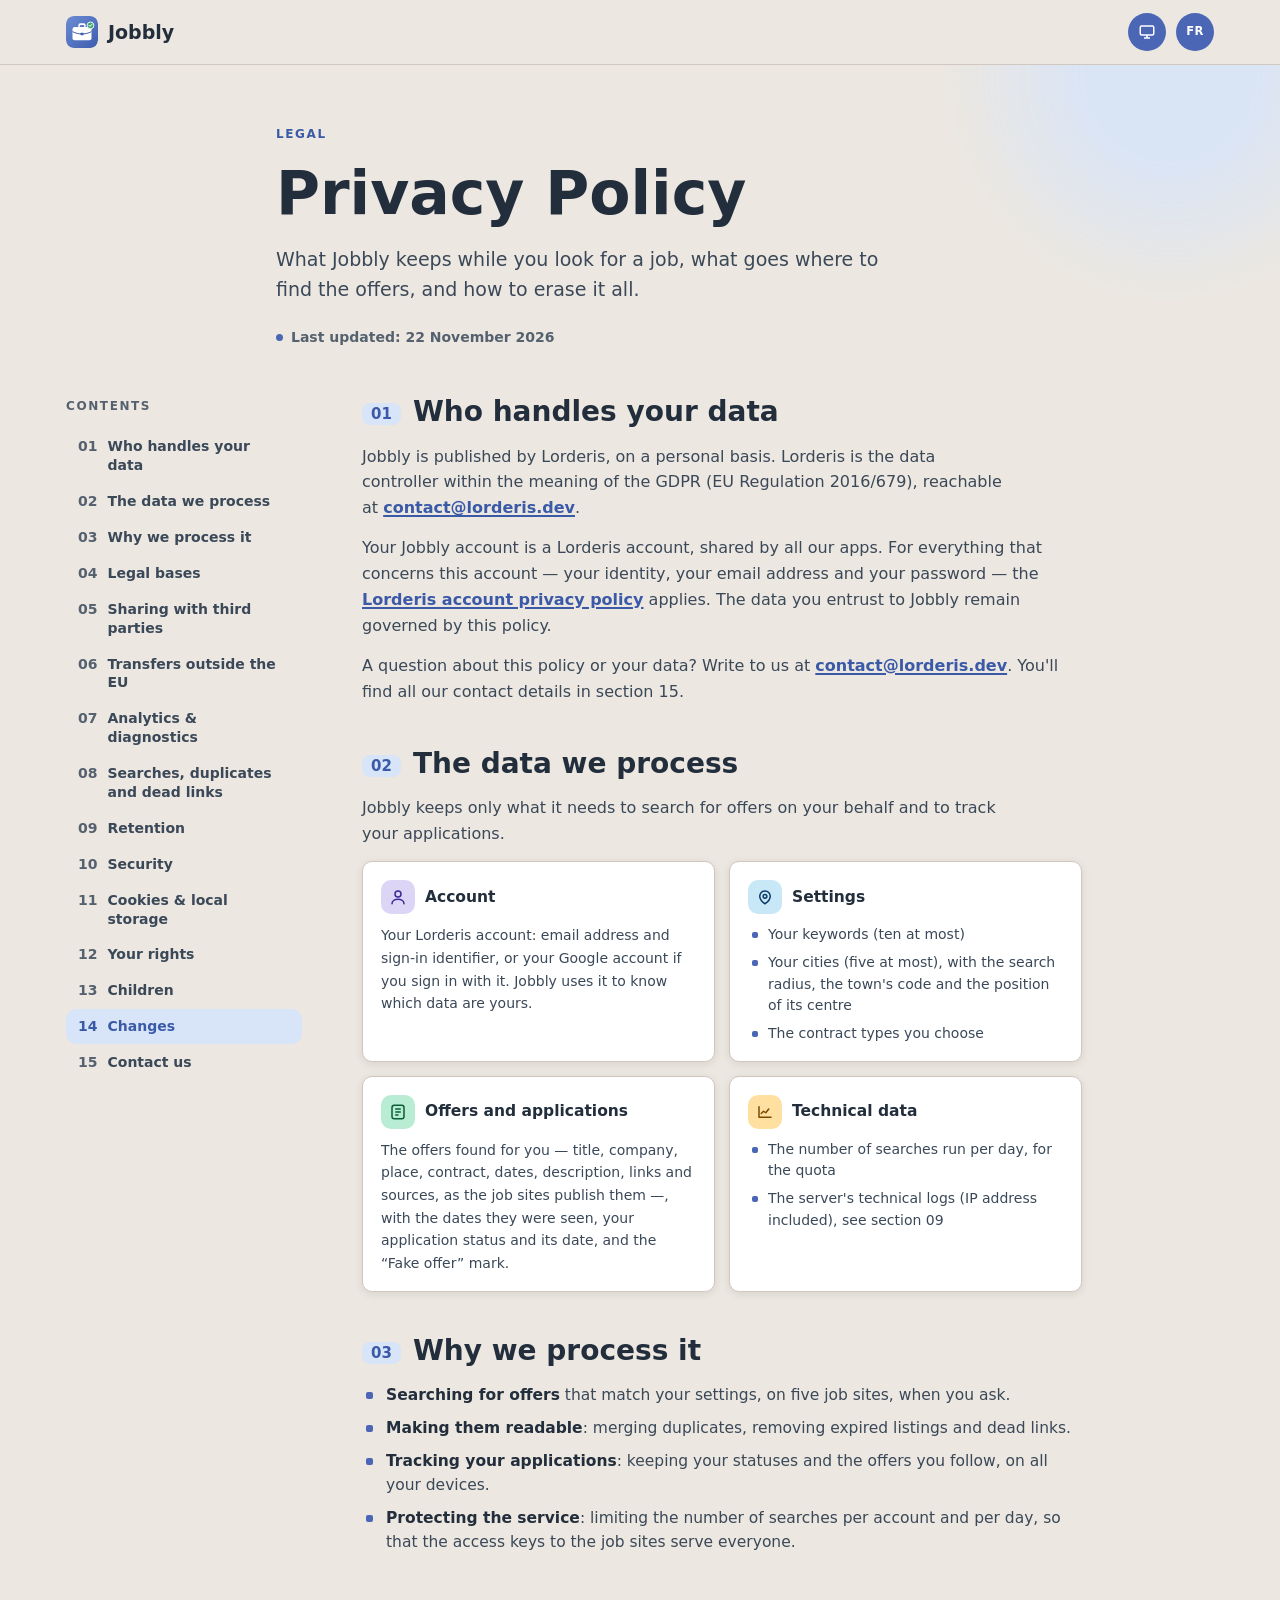
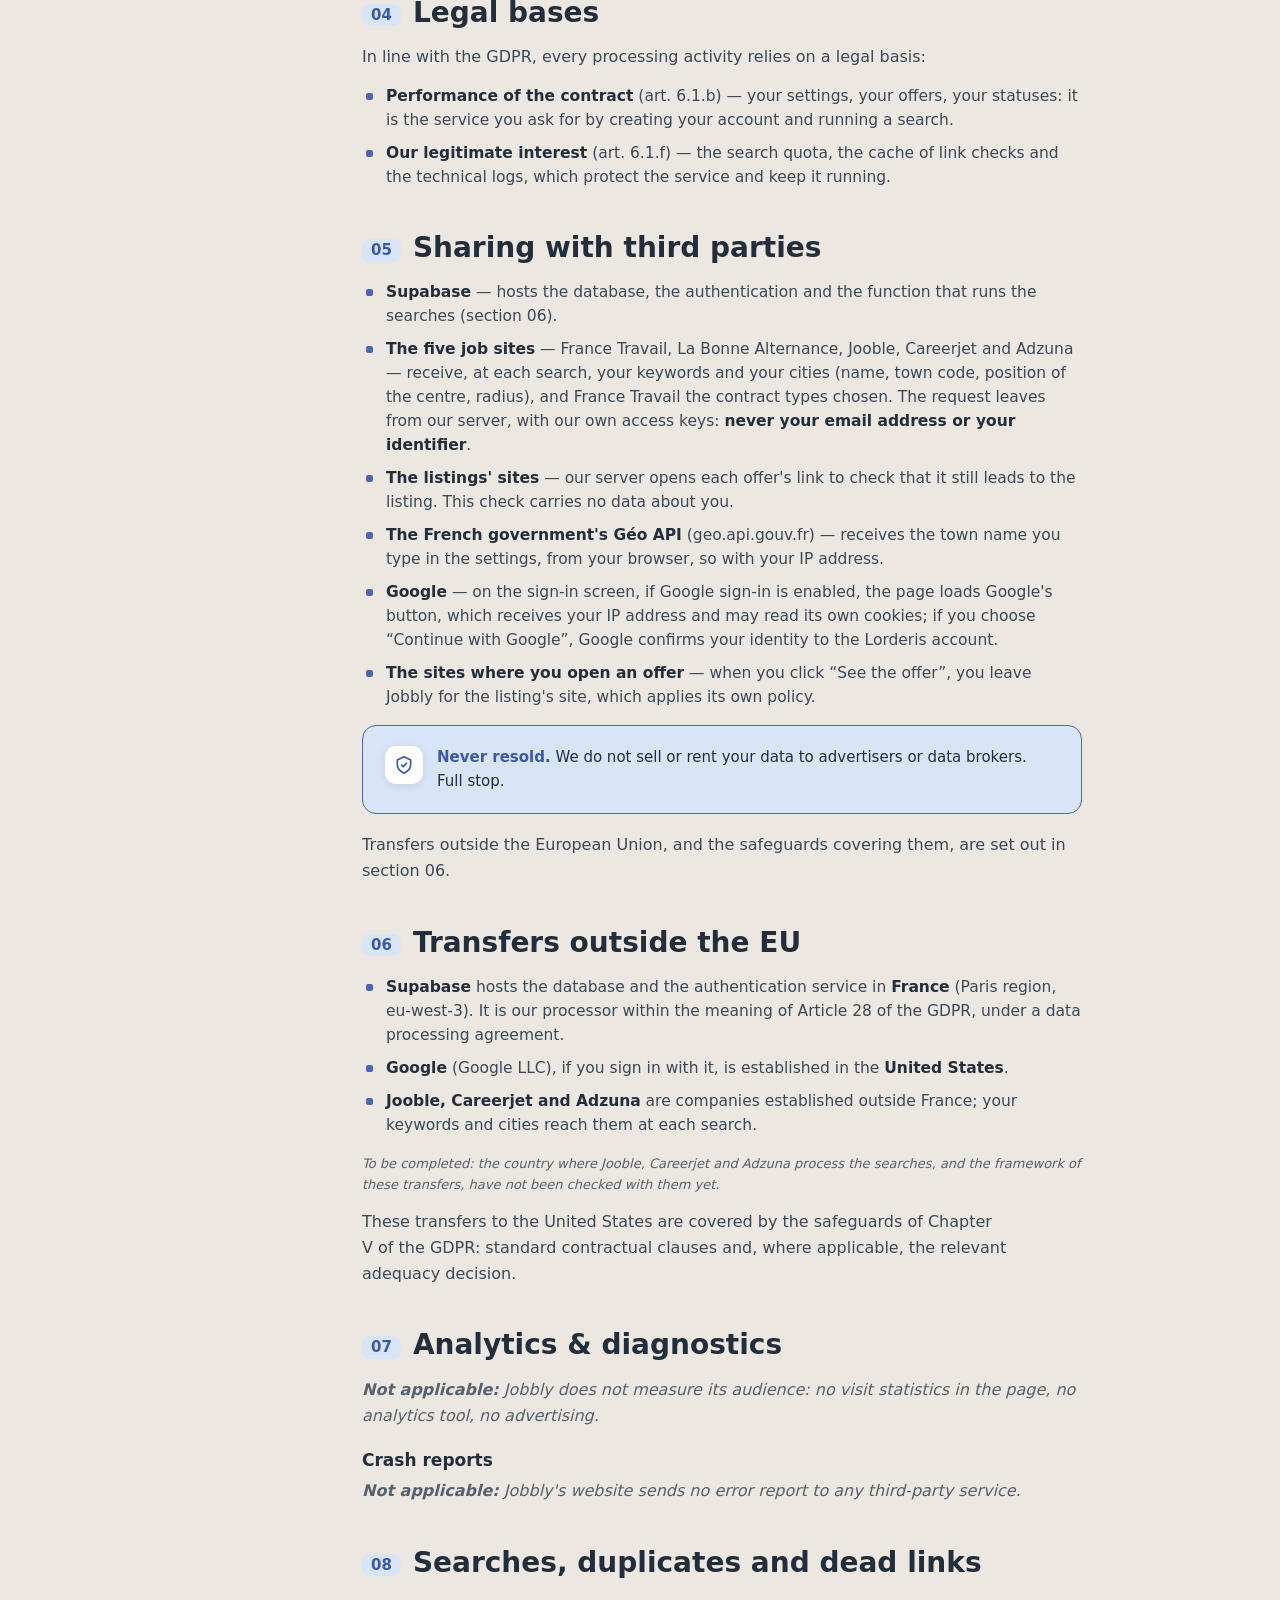
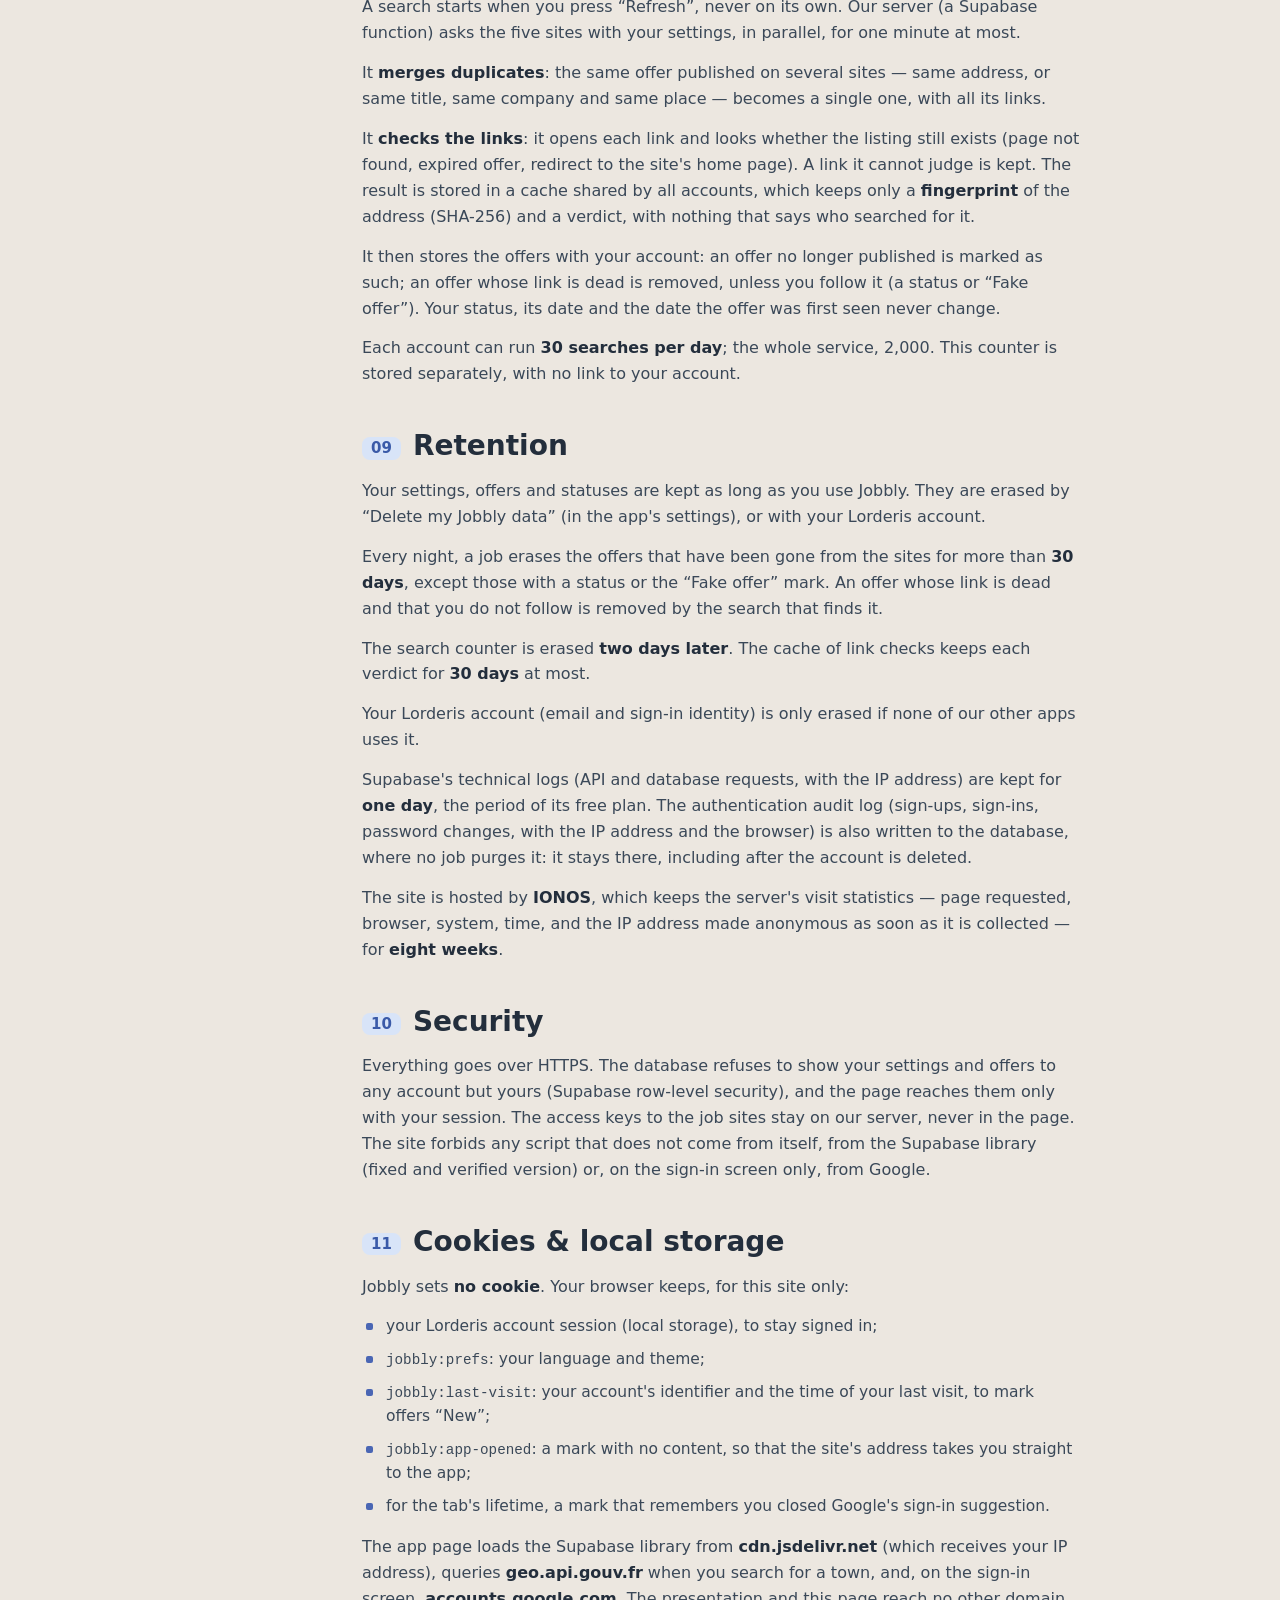
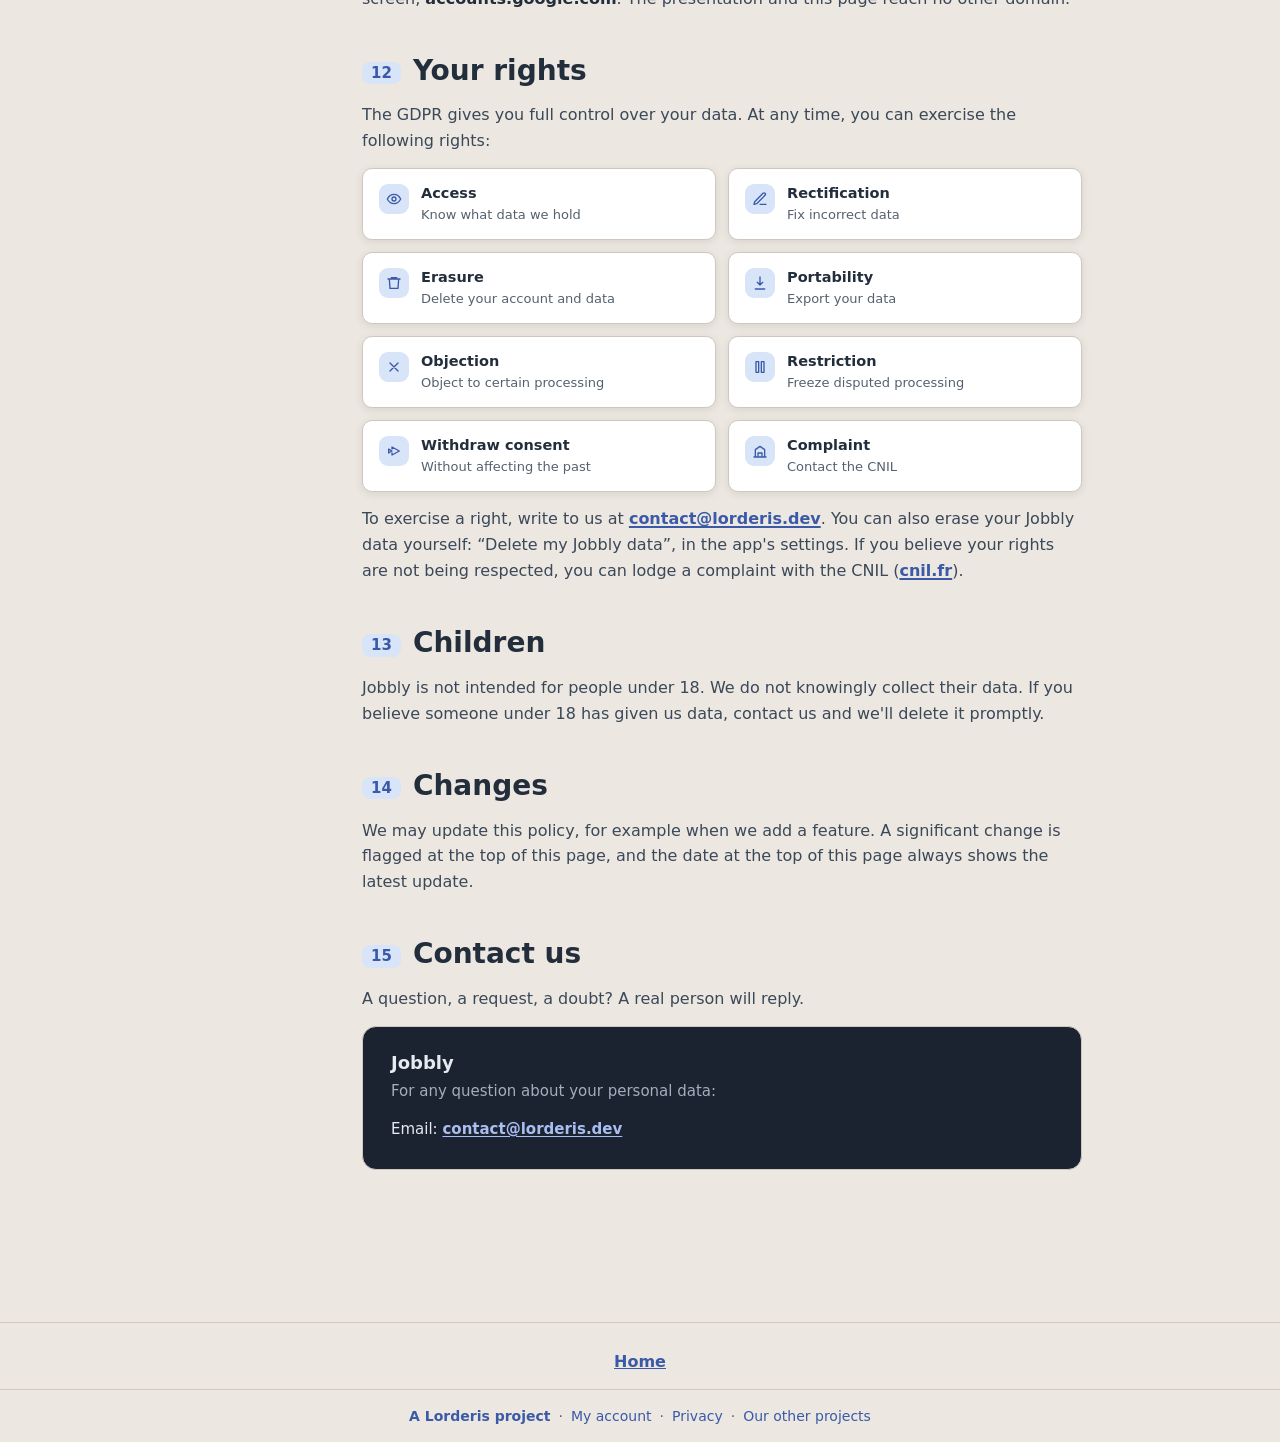
==== confidentialite.html @ becc2302 "Le site de Jobbly : présentation, appli, politique de confidentialité Site statique sans constructio" ====
<!DOCTYPE html>
<!--
  La politique de confidentialité de Jobbly, au gabarit commun des
  politiques Lorderis (Account-LordEris, reference/privacy/, mode d'emploi
  dans docs/politique-de-confidentialite.md là-bas) : legal.css et
  toc-spy.js recopiés tels quels ; les variables --lp-* posées dans
  jobbly.css pour les deux thèmes. Les deux langues sont dans la page, la
  langue affichée masque l'autre bloc ; les ancres anglaises sont préfixées
  « en- ». ELLE DIT CE QUE FAIT LE CODE (le site, la fonction jobbly-search,
  le SQL de jobbly dans Account-LordEris) : un changement de l'un se reporte
  ici, dans la même pull request.
-->
<html lang="fr" data-theme="light">
<head>
<meta charset="UTF-8" />
<meta name="viewport" content="width=device-width, initial-scale=1.0" />
<title>Jobbly — Politique de confidentialité</title>
<meta name="pp-title-fr" content="Jobbly — Politique de confidentialité" />
<meta name="pp-title-en" content="Jobbly — Privacy Policy" />
<meta name="description" content="Ce que Jobbly garde, à qui partent tes mots-clés et tes villes pour chercher les offres, combien de temps tout est gardé, et comment l'effacer." />
<meta name="color-scheme" content="light dark" />
<script src="/assets/js/theme-init.js"></script>
<script src="/assets/js/prefs.js"></script>
<link rel="stylesheet" href="/assets/css/lorderis-footer.css" />
<link rel="stylesheet" href="/assets/css/lorderis-toggles.css" />
<link rel="stylesheet" href="/assets/css/legal.css" />
<link rel="stylesheet" href="/assets/css/jobbly.css" />
<link rel="icon" href="/assets/img/icone.svg" type="image/svg+xml" />
</head>
<body>
<header class="jb-bar">
  <div class="jb-bar__in">
    <a class="jb-brand" href="/?presentation"><img src="/assets/img/icone.svg" alt="" width="32" height="32" /><span>Jobbly</span></a>
    <div class="lorderis-toggles" hidden>
      <button type="button" class="lorderis-theme-toggle" aria-label="Thème : Système. Passer à Clair" title="Thème : Système. Passer à Clair">
        <svg class="icon-system" width="18" height="18" viewBox="0 0 24 24" fill="none" stroke="currentColor" stroke-width="2" aria-hidden="true" focusable="false"><rect x="3" y="4" width="18" height="12" rx="2"/><path d="M8 20h8M12 16v4"/></svg>
        <svg class="icon-sun" width="18" height="18" viewBox="0 0 24 24" fill="none" stroke="currentColor" stroke-width="2" aria-hidden="true" focusable="false"><circle cx="12" cy="12" r="5"/><path d="M12 1v2M12 21v2M4.22 4.22l1.42 1.42M18.36 18.36l1.42 1.42M1 12h2M21 12h2M4.22 19.78l1.42-1.42M18.36 5.64l1.42-1.42"/></svg>
        <svg class="icon-moon" width="18" height="18" viewBox="0 0 24 24" fill="none" stroke="currentColor" stroke-width="2" aria-hidden="true" focusable="false"><path d="M21 12.79A9 9 0 1 1 11.21 3 7 7 0 0 0 21 12.79z"/></svg>
      </button>
      <button type="button" class="lorderis-lang-toggle" aria-label="Passer en anglais (EN)" title="Passer en anglais (EN)">
        <span class="lt-to-en" lang="en" aria-hidden="true">EN</span>
        <span class="lt-to-fr" lang="fr" aria-hidden="true">FR</span>
      </button>
    </div>
  </div>
</header>
<main id="contenu" tabindex="-1">
<div data-lang-block="fr" lang="fr">
<section class="legal-hero">
  <span class="blob b1" aria-hidden="true"></span>
  <div class="wrap legal-wrap inner">
    <span class="eyebrow legal-eyebrow">Légal</span>
    <h1>Politique de confidentialité</h1>
    <p class="lead legal-lead">Ce que Jobbly garde quand tu cherches un emploi, à qui part quoi pour chercher les offres, et comment tout effacer.</p>
    <span class="updated"><span class="dot"></span>Dernière mise à jour : 22 novembre 2026</span>
  </div>
</section>
<section class="legal-section-wrap">
  <div class="wrap legal-wrap legal-grid">
    <aside class="toc">
      <p class="toc-title">Sommaire</p>
      <ol>
        <li><a href="#responsable"><span class="tn">01</span><span>Qui traite tes données</span></a></li>
        <li><a href="#donnees"><span class="tn">02</span><span>Les données que nous traitons</span></a></li>
        <li><a href="#finalites"><span class="tn">03</span><span>Pourquoi nous les traitons</span></a></li>
        <li><a href="#bases"><span class="tn">04</span><span>Bases légales</span></a></li>
        <li><a href="#partage"><span class="tn">05</span><span>Partage avec des tiers</span></a></li>
        <li><a href="#transferts"><span class="tn">06</span><span>Transferts hors UE</span></a></li>
        <li><a href="#audience"><span class="tn">07</span><span>Mesure d'audience &amp; diagnostic</span></a></li>
        <li><a href="#recherches"><span class="tn">08</span><span>Les recherches, les doublons et les liens morts</span></a></li>
        <li><a href="#conservation"><span class="tn">09</span><span>Conservation</span></a></li>
        <li><a href="#securite"><span class="tn">10</span><span>Sécurité</span></a></li>
        <li><a href="#cookies"><span class="tn">11</span><span>Cookies &amp; stockage local</span></a></li>
        <li><a href="#droits"><span class="tn">12</span><span>Tes droits</span></a></li>
        <li><a href="#mineurs"><span class="tn">13</span><span>Les mineurs</span></a></li>
        <li><a href="#modifications"><span class="tn">14</span><span>Modifications</span></a></li>
        <li><a href="#contact"><span class="tn">15</span><span>Nous contacter</span></a></li>
      </ol>
    </aside>
    <article class="legal-body">
      <section id="responsable">
        <h2><span class="hn">01</span><span>Qui traite tes données</span></h2>
        <p>Jobbly est édité par Lorderis, à titre personnel. Lorderis est le responsable du traitement au sens du RGPD (règlement UE 2016/679), joignable à <a href="mailto:contact@lorderis.dev">contact@lorderis.dev</a>.</p>
        <p>Ton compte Jobbly est un compte Lorderis, commun à toutes nos apps. Pour ce qui concerne ce compte — ton identité, ton adresse e-mail et ton mot de passe —, c'est la <a href="https://account.lorderis.dev/confidentialite.html">politique de confidentialité du compte Lorderis</a> qui s'applique. Les données que tu confies à Jobbly restent régies par la présente politique.</p>
        <p>Une question sur cette politique ou sur tes données ? Écris-nous à <a href="mailto:contact@lorderis.dev">contact@lorderis.dev</a>. Tu trouveras toutes nos coordonnées au point 15.</p>
      </section>
      <section id="donnees">
        <h2><span class="hn">02</span><span>Les données que nous traitons</span></h2>
        <p>Jobbly ne garde que ce qu'il faut pour chercher des offres à ta place et suivre tes candidatures.</p>
        <div class="data-cards">
          <div class="data-card">
            <div class="dc-h"><span class="dc-i tone-1"><svg width="18" height="18" viewBox="0 0 24 24" fill="none" stroke="currentColor" stroke-width="2" stroke-linecap="round" stroke-linejoin="round" aria-hidden="true"><circle cx="12" cy="8" r="4"/><path d="M4 21c0-4 4-6 8-6s8 2 8 6"/></svg></span><h3>Compte</h3></div>
            <p>Ton compte Lorderis : adresse e-mail et identifiant de connexion, ou ton compte Google si tu te connectes avec lui. Jobbly s'en sert pour savoir quelles données sont les tiennes.</p>
          </div>
          <div class="data-card">
            <div class="dc-h"><span class="dc-i tone-2"><svg width="18" height="18" viewBox="0 0 24 24" fill="none" stroke="currentColor" stroke-width="2" stroke-linecap="round" stroke-linejoin="round" aria-hidden="true"><path d="M12 21c-4-2.5-7-5.5-7-10a7 7 0 0 1 14 0c0 4.5-3 7.5-7 10Z"/><circle cx="12" cy="11" r="2.5"/></svg></span><h3>Réglages</h3></div>
            <ul><li>Tes mots-clés (dix au plus)</li><li>Tes villes (cinq au plus), avec le rayon de recherche, le code de la commune et la position de son centre</li><li>Les types de contrat que tu choisis</li></ul>
          </div>
          <div class="data-card">
            <div class="dc-h"><span class="dc-i tone-3"><svg width="18" height="18" viewBox="0 0 24 24" fill="none" stroke="currentColor" stroke-width="2" stroke-linecap="round" stroke-linejoin="round" aria-hidden="true"><rect x="4" y="3" width="16" height="18" rx="3"/><path d="M9 8h6M9 12h6M9 16h3"/></svg></span><h3>Offres et candidatures</h3></div>
            <p>Les offres trouvées pour toi — intitulé, entreprise, lieu, contrat, dates, description, liens et sources, tels que les sites d'emploi les publient —, avec les dates où elles ont été vues, ton statut de candidature et sa date, et la marque « Fausse offre ».</p>
          </div>
          <div class="data-card">
            <div class="dc-h"><span class="dc-i tone-4"><svg width="18" height="18" viewBox="0 0 24 24" fill="none" stroke="currentColor" stroke-width="2" stroke-linecap="round" stroke-linejoin="round" aria-hidden="true"><path d="M4 19V5M4 19h16"/><path d="m7 14 3-3 3 2 4-5"/></svg></span><h3>Données techniques</h3></div>
            <ul><li>Le nombre de recherches lancées par jour, pour le quota</li><li>Les journaux techniques du serveur (adresse IP comprise), voir le point 09</li></ul>
          </div>
        </div>
      </section>
      <section id="finalites">
        <h2><span class="hn">03</span><span>Pourquoi nous les traitons</span></h2>
        <ul>
          <li><strong>Chercher les offres</strong> qui correspondent à tes réglages, sur cinq sites d'emploi, quand tu le demandes.</li>
          <li><strong>Les rendre lisibles</strong> : fusionner les doublons, écarter les annonces expirées et les liens morts.</li>
          <li><strong>Suivre tes candidatures</strong> : garder tes statuts et les offres que tu suis, sur tous tes appareils.</li>
          <li><strong>Protéger le service</strong> : limiter le nombre de recherches par compte et par jour, pour que les clés d'accès aux sites d'emploi servent à tout le monde.</li>
        </ul>
      </section>
      <section id="bases">
        <h2><span class="hn">04</span><span>Bases légales</span></h2>
        <p>Conformément au RGPD, chaque traitement repose sur une base légale :</p>
        <ul>
          <li><strong>L'exécution du contrat</strong> (art. 6.1.b) — tes réglages, tes offres, tes statuts : c'est le service que tu demandes en créant ton compte et en lançant une recherche.</li>
          <li><strong>Notre intérêt légitime</strong> (art. 6.1.f) — le quota de recherches, le cache des vérifications de liens et les journaux techniques, qui protègent le service et le font tenir.</li>
        </ul>
      </section>
      <section id="partage">
        <h2><span class="hn">05</span><span>Partage avec des tiers</span></h2>
        <ul>
          <li><strong>Supabase</strong> — héberge la base de données, l'authentification et la fonction qui lance les recherches (point 06).</li>
          <li><strong>Les cinq sites d'emploi</strong> — France Travail, La Bonne Alternance, Jooble, Careerjet et Adzuna — reçoivent, à chaque recherche, tes mots-clés et tes villes (nom, code de commune, position du centre, rayon), et France Travail les types de contrat choisis. La demande part de notre serveur, avec nos propres clés d'accès : <strong>jamais ton adresse e-mail ni ton identifiant</strong>.</li>
          <li><strong>Les sites des annonces</strong> — notre serveur ouvre le lien de chaque offre pour vérifier qu'il mène encore à l'annonce. Cette vérification ne porte aucune donnée te concernant.</li>
          <li><strong>L'API Géo de l'État</strong> (geo.api.gouv.fr) — reçoit le nom de commune que tu tapes dans les réglages, depuis ton navigateur, donc avec ton adresse IP.</li>
          <li><strong>Google</strong> — sur l'écran de connexion, si la connexion avec Google est activée, la page charge le bouton de Google, qui reçoit ton adresse IP et peut lire ses propres cookies ; si tu choisis « Continuer avec Google », Google confirme ton identité au compte Lorderis.</li>
          <li><strong>Les sites où tu ouvres une offre</strong> — en cliquant sur « Voir l'offre », tu quittes Jobbly pour le site de l'annonce, qui applique sa propre politique.</li>
        </ul>
        <div class="callout">
          <span class="co-i"><svg width="20" height="20" viewBox="0 0 24 24" fill="none" stroke="currentColor" stroke-width="2" stroke-linecap="round" stroke-linejoin="round" aria-hidden="true"><path d="M12 2 4 6v6c0 5 3.4 7.5 8 10 4.6-2.5 8-5 8-10V6z"/><path d="m9 12 2 2 4-4"/></svg></span>
          <p><strong>Jamais de revente.</strong> Nous ne vendons ni ne louons tes données à des annonceurs ou à des courtiers en données. Point.</p>
        </div>
        <p>Le détail des transferts hors de l'Union européenne, et les garanties qui les encadrent, font l'objet du point 06.</p>
      </section>
      <section id="transferts">
        <h2><span class="hn">06</span><span>Transferts hors UE</span></h2>
        <ul>
          <li><strong>Supabase</strong> héberge la base de données et le service d'authentification en <strong>France</strong> (région de Paris, eu-west-3). C'est notre sous-traitant au sens de l'article 28 du RGPD, sous accord de traitement des données.</li>
          <li><strong>Google</strong> (Google LLC), si tu te connectes avec lui, est établi aux <strong>États-Unis</strong>.</li>
          <li><strong>Jooble, Careerjet et Adzuna</strong> sont des sociétés établies hors de France ; tes mots-clés et tes villes leur parviennent à chaque recherche.</li>
        </ul>
        <p class="note">À compléter : le pays où Jooble, Careerjet et Adzuna traitent les recherches, et le cadre de ces transferts, n'ont pas encore été vérifiés auprès d'eux.</p>
        <p>Ces transferts vers les États-Unis sont encadrés par les garanties du chapitre V du RGPD : clauses contractuelles types et, le cas échéant, décision d'adéquation applicable.</p>
      </section>
      <section id="audience">
        <h2><span class="hn">07</span><span>Mesure d'audience &amp; diagnostic</span></h2>
        <p class="na"><strong>Sans objet :</strong> Jobbly ne mesure pas son audience : ni statistiques de visite dans la page, ni outil d'analyse, ni publicité.</p>
        <h3>Rapports de plantage</h3>
        <p class="na"><strong>Sans objet :</strong> le site de Jobbly n'envoie aucun rapport d'erreur à un service tiers.</p>
      </section>
      <section id="recherches">
        <h2><span class="hn">08</span><span>Les recherches, les doublons et les liens morts</span></h2>
        <p>Une recherche part quand tu appuies sur « Actualiser », jamais d'elle-même. Notre serveur (une fonction de Supabase) interroge les cinq sites avec tes réglages, en parallèle, une minute au plus.</p>
        <p>Il <strong>fusionne les doublons</strong> : la même offre publiée sur plusieurs sites — même adresse, ou même intitulé, même entreprise et même lieu — n'en fait qu'une, avec tous ses liens.</p>
        <p>Il <strong>vérifie les liens</strong> : il ouvre chaque lien et regarde si l'annonce existe encore (page introuvable, offre expirée, renvoi vers l'accueil du site). Un lien qu'il ne peut pas juger est gardé. Le résultat est rangé dans un cache commun à tous les comptes, qui ne garde qu'une <strong>empreinte</strong> de l'adresse (SHA-256) et un verdict, sans rien qui dise qui l'a cherchée.</p>
        <p>Il range ensuite les offres avec ton compte : une offre qui n'est plus publiée est marquée comme telle ; une offre dont le lien est mort est retirée, sauf si tu la suis (un statut ou « Fausse offre »). Ton statut, sa date et la date où l'offre a été vue la première fois ne bougent jamais.</p>
        <p>Chaque compte peut lancer <strong>30 recherches par jour</strong> ; le service entier, 2 000. Ce compteur est rangé à part, sans lien avec ton compte.</p>
      </section>
      <section id="conservation">
        <h2><span class="hn">09</span><span>Conservation</span></h2>
        <p>Tes réglages, tes offres et tes statuts sont gardés tant que tu utilises Jobbly. Ils sont effacés par « Supprimer mes données Jobbly » (dans les réglages de l'appli), ou avec ton compte Lorderis.</p>
        <p>Chaque nuit, une tâche efface les offres qui ont disparu des sites depuis plus de <strong>30 jours</strong>, sauf celles qui portent un statut ou la marque « Fausse offre ». Une offre dont le lien est mort et que tu ne suis pas est retirée dès la recherche qui le constate.</p>
        <p>Le compteur de recherches est effacé au <strong>surlendemain</strong>. Le cache des vérifications de liens garde chaque verdict <strong>30 jours</strong> au plus.</p>
        <p>Ton compte Lorderis (e-mail et identifiant de connexion) n’est effacé que si aucune autre de nos apps ne s’en sert.</p>
        <p>Les journaux techniques de Supabase (requêtes à l'API et à la base, avec l'adresse IP) sont gardés <strong>un jour</strong>, la durée de son offre gratuite. Le journal d'audit de l'authentification (inscriptions, connexions, changements de mot de passe, avec l'adresse IP et le navigateur) est aussi écrit dans la base, où aucune tâche ne le purge : il y reste, y compris après la suppression du compte.</p>
        <p>Le site est hébergé par <strong>IONOS</strong>, qui tient les statistiques de visite du serveur — page demandée, navigateur, système, heure, et l'adresse IP rendue anonyme dès la collecte — et les garde <strong>huit semaines</strong>.</p>
      </section>
      <section id="securite">
        <h2><span class="hn">10</span><span>Sécurité</span></h2>
        <p>Tout passe en HTTPS. La base refuse de montrer tes réglages et tes offres à un autre compte que le tien (sécurité au niveau des lignes de Supabase), et la page n'y accède qu'avec ta session. Les clés d'accès aux sites d'emploi restent sur notre serveur, jamais dans la page. Le site interdit tout script qui ne vient pas de lui, de la bibliothèque de Supabase (version figée et vérifiée) ou, sur l'écran de connexion seulement, de Google.</p>
      </section>
      <section id="cookies">
        <h2><span class="hn">11</span><span>Cookies &amp; stockage local</span></h2>
        <p>Jobbly ne pose <strong>aucun cookie</strong>. Ton navigateur garde, pour ce site seulement :</p>
        <ul>
          <li>ta session du compte Lorderis (stockage local), pour rester connecté ;</li>
          <li><code>jobbly:prefs</code> : ta langue et ton thème ;</li>
          <li><code>jobbly:last-visit</code> : l'identifiant de ton compte et l'heure de ta dernière visite, pour marquer les offres « Nouveau » ;</li>
          <li><code>jobbly:app-opened</code> : une marque sans contenu, pour que l'adresse du site te mène directement à l'appli ;</li>
          <li>le temps de l'onglet, une marque qui retient que tu as fermé la proposition de connexion de Google.</li>
        </ul>
        <p>La page de l'appli charge la bibliothèque de Supabase depuis <strong>cdn.jsdelivr.net</strong> (qui reçoit ton adresse IP), interroge <strong>geo.api.gouv.fr</strong> quand tu cherches une commune, et, sur l'écran de connexion, <strong>accounts.google.com</strong>. La présentation et cette page ne joignent aucun autre domaine.</p>
      </section>
      <section id="droits">
        <h2><span class="hn">12</span><span>Tes droits</span></h2>
        <p>Le RGPD te donne un contrôle complet sur tes données. À tout moment, tu peux exercer les droits suivants :</p>
        <div class="rights">
          <div class="right"><span class="ri"><svg width="16" height="16" viewBox="0 0 24 24" fill="none" stroke="currentColor" stroke-width="2" stroke-linecap="round" stroke-linejoin="round" aria-hidden="true"><path d="M2 12s3.5-7 10-7 10 7 10 7-3.5 7-10 7-10-7-10-7Z"/><circle cx="12" cy="12" r="3"/></svg></span><span><span class="rt">Accès</span><span class="rd">Savoir quelles données nous détenons</span></span></div>
          <div class="right"><span class="ri"><svg width="16" height="16" viewBox="0 0 24 24" fill="none" stroke="currentColor" stroke-width="2" stroke-linecap="round" stroke-linejoin="round" aria-hidden="true"><path d="M12 20h9"/><path d="M16.5 3.5a2.1 2.1 0 0 1 3 3L7 19l-4 1 1-4Z"/></svg></span><span><span class="rt">Rectification</span><span class="rd">Corriger une donnée erronée</span></span></div>
          <div class="right"><span class="ri"><svg width="16" height="16" viewBox="0 0 24 24" fill="none" stroke="currentColor" stroke-width="2" stroke-linecap="round" stroke-linejoin="round" aria-hidden="true"><path d="M3 6h18M8 6V4h8v2M19 6l-1 14H6L5 6"/></svg></span><span><span class="rt">Effacement</span><span class="rd">Supprimer ton compte et tes données</span></span></div>
          <div class="right"><span class="ri"><svg width="16" height="16" viewBox="0 0 24 24" fill="none" stroke="currentColor" stroke-width="2" stroke-linecap="round" stroke-linejoin="round" aria-hidden="true"><path d="M12 3v12m0 0 4-4m-4 4-4-4M5 21h14"/></svg></span><span><span class="rt">Portabilité</span><span class="rd">Exporter tes données</span></span></div>
          <div class="right"><span class="ri"><svg width="16" height="16" viewBox="0 0 24 24" fill="none" stroke="currentColor" stroke-width="2" stroke-linecap="round" stroke-linejoin="round" aria-hidden="true"><path d="M18 6 6 18M6 6l12 12"/></svg></span><span><span class="rt">Opposition</span><span class="rd">T'opposer à certains traitements</span></span></div>
          <div class="right"><span class="ri"><svg width="16" height="16" viewBox="0 0 24 24" fill="none" stroke="currentColor" stroke-width="2" stroke-linecap="round" stroke-linejoin="round" aria-hidden="true"><rect x="6" y="4" width="4" height="16"/><rect x="14" y="4" width="4" height="16"/></svg></span><span><span class="rt">Limitation</span><span class="rd">Geler un traitement contesté</span></span></div>
          <div class="right"><span class="ri"><svg width="16" height="16" viewBox="0 0 24 24" fill="none" stroke="currentColor" stroke-width="2" stroke-linecap="round" stroke-linejoin="round" aria-hidden="true"><path d="M9 12 4 9v6l5-3Z"/><path d="M9 9V6l11 6-11 6v-3"/></svg></span><span><span class="rt">Retrait du consentement</span><span class="rd">Sans effet sur le passé</span></span></div>
          <div class="right"><span class="ri"><svg width="16" height="16" viewBox="0 0 24 24" fill="none" stroke="currentColor" stroke-width="2" stroke-linecap="round" stroke-linejoin="round" aria-hidden="true"><path d="M3 21h18M5 21V10l7-5 7 5v11M9 21v-6h6v6"/></svg></span><span><span class="rt">Réclamation</span><span class="rd">Saisir la CNIL</span></span></div>
        </div>
        <p>Pour exercer un droit, écris-nous à <a href="mailto:contact@lorderis.dev">contact@lorderis.dev</a>. Tu peux aussi effacer toi-même tes données Jobbly : « Supprimer mes données Jobbly », dans les réglages de l'appli. Si tu estimes que tes droits ne sont pas respectés, tu peux saisir la CNIL (<a href="https://www.cnil.fr" target="_blank" rel="noopener noreferrer">cnil.fr</a>).</p>
      </section>
      <section id="mineurs">
        <h2><span class="hn">13</span><span>Les mineurs</span></h2>
        <p>Jobbly n'est pas destiné aux personnes de moins de 18 ans. Nous ne collectons pas sciemment leurs données. Si tu penses qu'une personne de moins de 18 ans nous a transmis des données, contacte-nous : nous les supprimerons rapidement.</p>
      </section>
      <section id="modifications">
        <h2><span class="hn">14</span><span>Modifications</span></h2>
        <p>Il se peut que nous mettions cette politique à jour, par exemple lorsque nous ajoutons une fonctionnalité. Un changement important est signalé en tête de cette page, et la date en haut de cette page indique toujours la dernière mise à jour.</p>
      </section>
      <section id="contact">
        <h2><span class="hn">15</span><span>Nous contacter</span></h2>
        <p>Une question, une demande, un doute ? Une vraie personne te répondra.</p>
        <div class="contact-box">
          <h3>Jobbly</h3>
          <p>Pour toute question relative à tes données personnelles :</p>
          <div class="cb-row">E-mail : <a href="mailto:contact@lorderis.dev">contact@lorderis.dev</a></div>
        </div>
      </section>
    </article>
  </div>
</section>
</div>
<div data-lang-block="en" lang="en">
<section class="legal-hero">
  <span class="blob b1" aria-hidden="true"></span>
  <div class="wrap legal-wrap inner">
    <span class="eyebrow legal-eyebrow">Legal</span>
    <h1>Privacy Policy</h1>
    <p class="lead legal-lead">What Jobbly keeps while you look for a job, what goes where to find the offers, and how to erase it all.</p>
    <span class="updated"><span class="dot"></span>Last updated: 22 November 2026</span>
  </div>
</section>
<section class="legal-section-wrap">
  <div class="wrap legal-wrap legal-grid">
    <aside class="toc">
      <p class="toc-title">Contents</p>
      <ol>
        <li><a href="#en-responsable"><span class="tn">01</span><span>Who handles your data</span></a></li>
        <li><a href="#en-donnees"><span class="tn">02</span><span>The data we process</span></a></li>
        <li><a href="#en-finalites"><span class="tn">03</span><span>Why we process it</span></a></li>
        <li><a href="#en-bases"><span class="tn">04</span><span>Legal bases</span></a></li>
        <li><a href="#en-partage"><span class="tn">05</span><span>Sharing with third parties</span></a></li>
        <li><a href="#en-transferts"><span class="tn">06</span><span>Transfers outside the EU</span></a></li>
        <li><a href="#en-audience"><span class="tn">07</span><span>Analytics &amp; diagnostics</span></a></li>
        <li><a href="#en-recherches"><span class="tn">08</span><span>Searches, duplicates and dead links</span></a></li>
        <li><a href="#en-conservation"><span class="tn">09</span><span>Retention</span></a></li>
        <li><a href="#en-securite"><span class="tn">10</span><span>Security</span></a></li>
        <li><a href="#en-cookies"><span class="tn">11</span><span>Cookies &amp; local storage</span></a></li>
        <li><a href="#en-droits"><span class="tn">12</span><span>Your rights</span></a></li>
        <li><a href="#en-mineurs"><span class="tn">13</span><span>Children</span></a></li>
        <li><a href="#en-modifications"><span class="tn">14</span><span>Changes</span></a></li>
        <li><a href="#en-contact"><span class="tn">15</span><span>Contact us</span></a></li>
      </ol>
    </aside>
    <article class="legal-body">
      <section id="en-responsable">
        <h2><span class="hn">01</span><span>Who handles your data</span></h2>
        <p>Jobbly is published by Lorderis, on a personal basis. Lorderis is the data controller within the meaning of the GDPR (EU Regulation 2016/679), reachable at <a href="mailto:contact@lorderis.dev">contact@lorderis.dev</a>.</p>
        <p>Your Jobbly account is a Lorderis account, shared by all our apps. For everything that concerns this account — your identity, your email address and your password — the <a href="https://account.lorderis.dev/confidentialite.html">Lorderis account privacy policy</a> applies. The data you entrust to Jobbly remain governed by this policy.</p>
        <p>A question about this policy or your data? Write to us at <a href="mailto:contact@lorderis.dev">contact@lorderis.dev</a>. You'll find all our contact details in section 15.</p>
      </section>
      <section id="en-donnees">
        <h2><span class="hn">02</span><span>The data we process</span></h2>
        <p>Jobbly keeps only what it needs to search for offers on your behalf and to track your applications.</p>
        <div class="data-cards">
          <div class="data-card">
            <div class="dc-h"><span class="dc-i tone-1"><svg width="18" height="18" viewBox="0 0 24 24" fill="none" stroke="currentColor" stroke-width="2" stroke-linecap="round" stroke-linejoin="round" aria-hidden="true"><circle cx="12" cy="8" r="4"/><path d="M4 21c0-4 4-6 8-6s8 2 8 6"/></svg></span><h3>Account</h3></div>
            <p>Your Lorderis account: email address and sign-in identifier, or your Google account if you sign in with it. Jobbly uses it to know which data are yours.</p>
          </div>
          <div class="data-card">
            <div class="dc-h"><span class="dc-i tone-2"><svg width="18" height="18" viewBox="0 0 24 24" fill="none" stroke="currentColor" stroke-width="2" stroke-linecap="round" stroke-linejoin="round" aria-hidden="true"><path d="M12 21c-4-2.5-7-5.5-7-10a7 7 0 0 1 14 0c0 4.5-3 7.5-7 10Z"/><circle cx="12" cy="11" r="2.5"/></svg></span><h3>Settings</h3></div>
            <ul><li>Your keywords (ten at most)</li><li>Your cities (five at most), with the search radius, the town's code and the position of its centre</li><li>The contract types you choose</li></ul>
          </div>
          <div class="data-card">
            <div class="dc-h"><span class="dc-i tone-3"><svg width="18" height="18" viewBox="0 0 24 24" fill="none" stroke="currentColor" stroke-width="2" stroke-linecap="round" stroke-linejoin="round" aria-hidden="true"><rect x="4" y="3" width="16" height="18" rx="3"/><path d="M9 8h6M9 12h6M9 16h3"/></svg></span><h3>Offers and applications</h3></div>
            <p>The offers found for you — title, company, place, contract, dates, description, links and sources, as the job sites publish them —, with the dates they were seen, your application status and its date, and the “Fake offer” mark.</p>
          </div>
          <div class="data-card">
            <div class="dc-h"><span class="dc-i tone-4"><svg width="18" height="18" viewBox="0 0 24 24" fill="none" stroke="currentColor" stroke-width="2" stroke-linecap="round" stroke-linejoin="round" aria-hidden="true"><path d="M4 19V5M4 19h16"/><path d="m7 14 3-3 3 2 4-5"/></svg></span><h3>Technical data</h3></div>
            <ul><li>The number of searches run per day, for the quota</li><li>The server's technical logs (IP address included), see section 09</li></ul>
          </div>
        </div>
      </section>
      <section id="en-finalites">
        <h2><span class="hn">03</span><span>Why we process it</span></h2>
        <ul>
          <li><strong>Searching for offers</strong> that match your settings, on five job sites, when you ask.</li>
          <li><strong>Making them readable</strong>: merging duplicates, removing expired listings and dead links.</li>
          <li><strong>Tracking your applications</strong>: keeping your statuses and the offers you follow, on all your devices.</li>
          <li><strong>Protecting the service</strong>: limiting the number of searches per account and per day, so that the access keys to the job sites serve everyone.</li>
        </ul>
      </section>
      <section id="en-bases">
        <h2><span class="hn">04</span><span>Legal bases</span></h2>
        <p>In line with the GDPR, every processing activity relies on a legal basis:</p>
        <ul>
          <li><strong>Performance of the contract</strong> (art. 6.1.b) — your settings, your offers, your statuses: it is the service you ask for by creating your account and running a search.</li>
          <li><strong>Our legitimate interest</strong> (art. 6.1.f) — the search quota, the cache of link checks and the technical logs, which protect the service and keep it running.</li>
        </ul>
      </section>
      <section id="en-partage">
        <h2><span class="hn">05</span><span>Sharing with third parties</span></h2>
        <ul>
          <li><strong>Supabase</strong> — hosts the database, the authentication and the function that runs the searches (section 06).</li>
          <li><strong>The five job sites</strong> — France Travail, La Bonne Alternance, Jooble, Careerjet and Adzuna — receive, at each search, your keywords and your cities (name, town code, position of the centre, radius), and France Travail the contract types chosen. The request leaves from our server, with our own access keys: <strong>never your email address or your identifier</strong>.</li>
          <li><strong>The listings' sites</strong> — our server opens each offer's link to check that it still leads to the listing. This check carries no data about you.</li>
          <li><strong>The French government's Géo API</strong> (geo.api.gouv.fr) — receives the town name you type in the settings, from your browser, so with your IP address.</li>
          <li><strong>Google</strong> — on the sign-in screen, if Google sign-in is enabled, the page loads Google's button, which receives your IP address and may read its own cookies; if you choose “Continue with Google”, Google confirms your identity to the Lorderis account.</li>
          <li><strong>The sites where you open an offer</strong> — when you click “See the offer”, you leave Jobbly for the listing's site, which applies its own policy.</li>
        </ul>
        <div class="callout">
          <span class="co-i"><svg width="20" height="20" viewBox="0 0 24 24" fill="none" stroke="currentColor" stroke-width="2" stroke-linecap="round" stroke-linejoin="round" aria-hidden="true"><path d="M12 2 4 6v6c0 5 3.4 7.5 8 10 4.6-2.5 8-5 8-10V6z"/><path d="m9 12 2 2 4-4"/></svg></span>
          <p><strong>Never resold.</strong> We do not sell or rent your data to advertisers or data brokers. Full stop.</p>
        </div>
        <p>Transfers outside the European Union, and the safeguards covering them, are set out in section 06.</p>
      </section>
      <section id="en-transferts">
        <h2><span class="hn">06</span><span>Transfers outside the EU</span></h2>
        <ul>
          <li><strong>Supabase</strong> hosts the database and the authentication service in <strong>France</strong> (Paris region, eu-west-3). It is our processor within the meaning of Article 28 of the GDPR, under a data processing agreement.</li>
          <li><strong>Google</strong> (Google LLC), if you sign in with it, is established in the <strong>United States</strong>.</li>
          <li><strong>Jooble, Careerjet and Adzuna</strong> are companies established outside France; your keywords and cities reach them at each search.</li>
        </ul>
        <p class="note">To be completed: the country where Jooble, Careerjet and Adzuna process the searches, and the framework of these transfers, have not been checked with them yet.</p>
        <p>These transfers to the United States are covered by the safeguards of Chapter V of the GDPR: standard contractual clauses and, where applicable, the relevant adequacy decision.</p>
      </section>
      <section id="en-audience">
        <h2><span class="hn">07</span><span>Analytics &amp; diagnostics</span></h2>
        <p class="na"><strong>Not applicable:</strong> Jobbly does not measure its audience: no visit statistics in the page, no analytics tool, no advertising.</p>
        <h3>Crash reports</h3>
        <p class="na"><strong>Not applicable:</strong> Jobbly's website sends no error report to any third-party service.</p>
      </section>
      <section id="en-recherches">
        <h2><span class="hn">08</span><span>Searches, duplicates and dead links</span></h2>
        <p>A search starts when you press “Refresh”, never on its own. Our server (a Supabase function) asks the five sites with your settings, in parallel, for one minute at most.</p>
        <p>It <strong>merges duplicates</strong>: the same offer published on several sites — same address, or same title, same company and same place — becomes a single one, with all its links.</p>
        <p>It <strong>checks the links</strong>: it opens each link and looks whether the listing still exists (page not found, expired offer, redirect to the site's home page). A link it cannot judge is kept. The result is stored in a cache shared by all accounts, which keeps only a <strong>fingerprint</strong> of the address (SHA-256) and a verdict, with nothing that says who searched for it.</p>
        <p>It then stores the offers with your account: an offer no longer published is marked as such; an offer whose link is dead is removed, unless you follow it (a status or “Fake offer”). Your status, its date and the date the offer was first seen never change.</p>
        <p>Each account can run <strong>30 searches per day</strong>; the whole service, 2,000. This counter is stored separately, with no link to your account.</p>
      </section>
      <section id="en-conservation">
        <h2><span class="hn">09</span><span>Retention</span></h2>
        <p>Your settings, offers and statuses are kept as long as you use Jobbly. They are erased by “Delete my Jobbly data” (in the app's settings), or with your Lorderis account.</p>
        <p>Every night, a job erases the offers that have been gone from the sites for more than <strong>30 days</strong>, except those with a status or the “Fake offer” mark. An offer whose link is dead and that you do not follow is removed by the search that finds it.</p>
        <p>The search counter is erased <strong>two days later</strong>. The cache of link checks keeps each verdict for <strong>30 days</strong> at most.</p>
        <p>Your Lorderis account (email and sign-in identity) is only erased if none of our other apps uses it.</p>
        <p>Supabase's technical logs (API and database requests, with the IP address) are kept for <strong>one day</strong>, the period of its free plan. The authentication audit log (sign-ups, sign-ins, password changes, with the IP address and the browser) is also written to the database, where no job purges it: it stays there, including after the account is deleted.</p>
        <p>The site is hosted by <strong>IONOS</strong>, which keeps the server's visit statistics — page requested, browser, system, time, and the IP address made anonymous as soon as it is collected — for <strong>eight weeks</strong>.</p>
      </section>
      <section id="en-securite">
        <h2><span class="hn">10</span><span>Security</span></h2>
        <p>Everything goes over HTTPS. The database refuses to show your settings and offers to any account but yours (Supabase row-level security), and the page reaches them only with your session. The access keys to the job sites stay on our server, never in the page. The site forbids any script that does not come from itself, from the Supabase library (fixed and verified version) or, on the sign-in screen only, from Google.</p>
      </section>
      <section id="en-cookies">
        <h2><span class="hn">11</span><span>Cookies &amp; local storage</span></h2>
        <p>Jobbly sets <strong>no cookie</strong>. Your browser keeps, for this site only:</p>
        <ul>
          <li>your Lorderis account session (local storage), to stay signed in;</li>
          <li><code>jobbly:prefs</code>: your language and theme;</li>
          <li><code>jobbly:last-visit</code>: your account's identifier and the time of your last visit, to mark offers “New”;</li>
          <li><code>jobbly:app-opened</code>: a mark with no content, so that the site's address takes you straight to the app;</li>
          <li>for the tab's lifetime, a mark that remembers you closed Google's sign-in suggestion.</li>
        </ul>
        <p>The app page loads the Supabase library from <strong>cdn.jsdelivr.net</strong> (which receives your IP address), queries <strong>geo.api.gouv.fr</strong> when you search for a town, and, on the sign-in screen, <strong>accounts.google.com</strong>. The presentation and this page reach no other domain.</p>
      </section>
      <section id="en-droits">
        <h2><span class="hn">12</span><span>Your rights</span></h2>
        <p>The GDPR gives you full control over your data. At any time, you can exercise the following rights:</p>
        <div class="rights">
          <div class="right"><span class="ri"><svg width="16" height="16" viewBox="0 0 24 24" fill="none" stroke="currentColor" stroke-width="2" stroke-linecap="round" stroke-linejoin="round" aria-hidden="true"><path d="M2 12s3.5-7 10-7 10 7 10 7-3.5 7-10 7-10-7-10-7Z"/><circle cx="12" cy="12" r="3"/></svg></span><span><span class="rt">Access</span><span class="rd">Know what data we hold</span></span></div>
          <div class="right"><span class="ri"><svg width="16" height="16" viewBox="0 0 24 24" fill="none" stroke="currentColor" stroke-width="2" stroke-linecap="round" stroke-linejoin="round" aria-hidden="true"><path d="M12 20h9"/><path d="M16.5 3.5a2.1 2.1 0 0 1 3 3L7 19l-4 1 1-4Z"/></svg></span><span><span class="rt">Rectification</span><span class="rd">Fix incorrect data</span></span></div>
          <div class="right"><span class="ri"><svg width="16" height="16" viewBox="0 0 24 24" fill="none" stroke="currentColor" stroke-width="2" stroke-linecap="round" stroke-linejoin="round" aria-hidden="true"><path d="M3 6h18M8 6V4h8v2M19 6l-1 14H6L5 6"/></svg></span><span><span class="rt">Erasure</span><span class="rd">Delete your account and data</span></span></div>
          <div class="right"><span class="ri"><svg width="16" height="16" viewBox="0 0 24 24" fill="none" stroke="currentColor" stroke-width="2" stroke-linecap="round" stroke-linejoin="round" aria-hidden="true"><path d="M12 3v12m0 0 4-4m-4 4-4-4M5 21h14"/></svg></span><span><span class="rt">Portability</span><span class="rd">Export your data</span></span></div>
          <div class="right"><span class="ri"><svg width="16" height="16" viewBox="0 0 24 24" fill="none" stroke="currentColor" stroke-width="2" stroke-linecap="round" stroke-linejoin="round" aria-hidden="true"><path d="M18 6 6 18M6 6l12 12"/></svg></span><span><span class="rt">Objection</span><span class="rd">Object to certain processing</span></span></div>
          <div class="right"><span class="ri"><svg width="16" height="16" viewBox="0 0 24 24" fill="none" stroke="currentColor" stroke-width="2" stroke-linecap="round" stroke-linejoin="round" aria-hidden="true"><rect x="6" y="4" width="4" height="16"/><rect x="14" y="4" width="4" height="16"/></svg></span><span><span class="rt">Restriction</span><span class="rd">Freeze disputed processing</span></span></div>
          <div class="right"><span class="ri"><svg width="16" height="16" viewBox="0 0 24 24" fill="none" stroke="currentColor" stroke-width="2" stroke-linecap="round" stroke-linejoin="round" aria-hidden="true"><path d="M9 12 4 9v6l5-3Z"/><path d="M9 9V6l11 6-11 6v-3"/></svg></span><span><span class="rt">Withdraw consent</span><span class="rd">Without affecting the past</span></span></div>
          <div class="right"><span class="ri"><svg width="16" height="16" viewBox="0 0 24 24" fill="none" stroke="currentColor" stroke-width="2" stroke-linecap="round" stroke-linejoin="round" aria-hidden="true"><path d="M3 21h18M5 21V10l7-5 7 5v11M9 21v-6h6v6"/></svg></span><span><span class="rt">Complaint</span><span class="rd">Contact the CNIL</span></span></div>
        </div>
        <p>To exercise a right, write to us at <a href="mailto:contact@lorderis.dev">contact@lorderis.dev</a>. You can also erase your Jobbly data yourself: “Delete my Jobbly data”, in the app's settings. If you believe your rights are not being respected, you can lodge a complaint with the CNIL (<a href="https://www.cnil.fr" target="_blank" rel="noopener noreferrer">cnil.fr</a>).</p>
      </section>
      <section id="en-mineurs">
        <h2><span class="hn">13</span><span>Children</span></h2>
        <p>Jobbly is not intended for people under 18. We do not knowingly collect their data. If you believe someone under 18 has given us data, contact us and we'll delete it promptly.</p>
      </section>
      <section id="en-modifications">
        <h2><span class="hn">14</span><span>Changes</span></h2>
        <p>We may update this policy, for example when we add a feature. A significant change is flagged at the top of this page, and the date at the top of this page always shows the latest update.</p>
      </section>
      <section id="en-contact">
        <h2><span class="hn">15</span><span>Contact us</span></h2>
        <p>A question, a request, a doubt? A real person will reply.</p>
        <div class="contact-box">
          <h3>Jobbly</h3>
          <p>For any question about your personal data:</p>
          <div class="cb-row">Email: <a href="mailto:contact@lorderis.dev">contact@lorderis.dev</a></div>
        </div>
      </section>
    </article>
  </div>
</section>
</div>
</main>
<nav class="jb-links" aria-label="Pages légales" data-lang-block="fr" lang="fr">
  <a href="/?presentation">Accueil</a>
</nav>
<footer class="lorderis-footer" aria-label="Lorderis" data-lang-block="fr" lang="fr">
  <a class="lorderis-footer__brand" href="https://lorderis.dev/">Un projet Lorderis</a>
  <span aria-hidden="true">·</span>
  <a href="https://account.lorderis.dev/">Mon compte</a>
  <span aria-hidden="true">·</span>
  <a href="https://jobbly.lorderis.dev/confidentialite.html">Confidentialité</a>
  <span aria-hidden="true">·</span>
  <a href="https://lorderis.dev/#projects">Nos autres projets</a>
</footer>
<nav class="jb-links" aria-label="Legal pages" data-lang-block="en" lang="en">
  <a href="/?presentation">Home</a>
</nav>
<footer class="lorderis-footer" aria-label="Lorderis" data-lang-block="en" lang="en">
  <a class="lorderis-footer__brand" href="https://lorderis.dev/">A Lorderis project</a>
  <span aria-hidden="true">·</span>
  <a href="https://account.lorderis.dev/">My account</a>
  <span aria-hidden="true">·</span>
  <a href="https://jobbly.lorderis.dev/confidentialite.html">Privacy</a>
  <span aria-hidden="true">·</span>
  <a href="https://lorderis.dev/#projects">Our other projects</a>
</footer>
<script src="/assets/js/toc-spy.js"></script>
</body>
</html>
---- assets/css/lorderis-footer.css ----
/* lorderis-footer.css — identique dans tous les sites : on le recopie tel
   quel, on ne le modifie jamais. Ses couleurs et sa police sont celles de
   Lorderis (account.lorderis.dev et lorderis.dev s'en tiennent là).
   Chaque projet donne à la ligne SA direction artistique (décision du
   propriétaire, novembre 2026) en surchargeant ces quatre variables dans sa
   propre feuille, chargée APRÈS celle-ci, pour le clair ET pour le sombre :
     --lorderis-footer-text  son texte secondaire
     --lorderis-footer-link  sa couleur d'accent lisible en texte
     --lorderis-footer-rule  sa bordure
     --lorderis-footer-font  sa police de texte
   Texte et liens tiennent 4,5:1 sur le fond du pied, dans les deux thèmes.
   Le sombre est posé plus bas avec une spécificité de (0,3,0) : une
   surcharge du sombre reprend EXACTEMENT ces sélecteurs-là, sinon elle perd.
     .lorderis-footer { … le clair … }
     :root[data-theme="dark"] .lorderis-footer { … le sombre … }
     @media (prefers-color-scheme: dark) {
       :root:not([data-theme]) .lorderis-footer { … le sombre … }
     }
   Les textes, l'ordre des liens et leurs adresses restent ceux du kit, au
   mot près (reference/texts.json) : seule l'apparence suit le projet.
   Le sombre suit le thème CHOISI sur le site (data-theme sur <html>, posé par
   le bouton Système/Clair/Sombre), et l'appareil seulement quand le site n'en
   a posé aucun : suivre l'appareil seul rendait le pied de page illisible sur
   un site sombre consulté depuis un téléphone en mode clair. */
.lorderis-footer {
  --lorderis-footer-text: #4B5563;
  --lorderis-footer-link: #6D28D9;
  --lorderis-footer-rule: #E5E7EB;
  --lorderis-footer-font: Inter, system-ui, -apple-system, "Segoe UI", sans-serif;
  display: flex; flex-wrap: wrap; justify-content: center; align-items: center;
  gap: .5rem; padding: 1rem 1.25rem; margin-top: 2rem;
  border-top: 1px solid var(--lorderis-footer-rule);
  font: 400 .875rem/1.5 var(--lorderis-footer-font);
  color: var(--lorderis-footer-text);
}
.lorderis-footer a { color: var(--lorderis-footer-link); text-decoration: none; }
.lorderis-footer a:hover, .lorderis-footer a:focus-visible { text-decoration: underline; }
.lorderis-footer__brand { font-weight: 600; }
:root[data-theme="dark"] .lorderis-footer {
  --lorderis-footer-text: #A1A1B5;
  --lorderis-footer-link: #C4B5FD;
  --lorderis-footer-rule: #2E2E42;
}
@media (prefers-color-scheme: dark) {
  :root:not([data-theme]) .lorderis-footer {
    --lorderis-footer-text: #A1A1B5;
    --lorderis-footer-link: #C4B5FD;
    --lorderis-footer-rule: #2E2E42;
  }
}
---- assets/css/lorderis-toggles.css ----
/* lorderis-toggles.css — les deux boutons ronds de lorderis.dev (thème et
   langue), communs à toutes les pages web des projets Lorderis.
   Source : Account-LordEris, reference/toggles/. Recopié TEL QUEL dans chaque
   projet ; une correction se fait là-bas d'abord.

   La forme et le comportement sont ceux du portfolio : un disque plein de
   38 px, l'icône du thème CHOISI (écran, soleil, lune), la langue VERS
   laquelle on bascule. La couleur est celle du projet : il surcharge
   --lorderis-toggle-bg et --lorderis-toggle-fg dans sa propre feuille,
   chargée après celle-ci, pour ses deux thèmes. Le défaut est le violet du
   portfolio. */

:root {
  --lorderis-toggle-bg: #7c3aed;
  --lorderis-toggle-fg: #ffffff;
}

.lorderis-toggles {
  display: inline-flex;
  align-items: center;
  gap: 10px;
}
/* Le groupe est masqué (hidden) tant que le script du projet n'a pas câblé
   les deux boutons : sans cette règle, le display ci-dessus l'emporterait
   sur l'attribut, et deux boutons morts s'afficheraient. */
.lorderis-toggles[hidden] { display: none; }

/* Le sélecteur pèse (0,2,1) — l'élément et la classe deux fois —, sans
   !important : une page qui remet ses boutons à zéro (`.legal-page button
   { background: none }`, (0,1,1), ou `.bar .btn`, (0,2,0)) effaçait sinon le
   disque, quel que soit l'ordre des feuilles. */
button.lorderis-theme-toggle.lorderis-theme-toggle,
button.lorderis-lang-toggle.lorderis-lang-toggle {
  position: relative;
  display: inline-flex;
  align-items: center;
  justify-content: center;
  width: 38px;
  height: 38px;
  padding: 0;
  margin: 0;
  border: none;
  border-radius: 50%;
  background: var(--lorderis-toggle-bg);
  color: var(--lorderis-toggle-fg);
  font: inherit;
  line-height: 1;
  cursor: pointer;
  flex-shrink: 0;
  transition: transform 0.2s;
}

/* La zone tactile fait 44 px (règle commune des applis), le disque 38. */
.lorderis-theme-toggle::before,
.lorderis-lang-toggle::before {
  content: "";
  position: absolute;
  inset: -3px;
  border-radius: 50%;
}

button.lorderis-lang-toggle.lorderis-lang-toggle {
  font-size: 0.72rem;
  font-weight: 900;
  letter-spacing: 0.04em;
}

.lorderis-theme-toggle:hover,
.lorderis-lang-toggle:hover { transform: scale(1.1); }

.lorderis-theme-toggle:focus-visible,
.lorderis-lang-toggle:focus-visible {
  outline: 2px solid var(--lorderis-toggle-bg);
  outline-offset: 3px;
  border-radius: 50%;
}

@media (prefers-reduced-motion: reduce) {
  .lorderis-theme-toggle,
  .lorderis-lang-toggle { transition: none; }
  .lorderis-theme-toggle:hover,
  .lorderis-lang-toggle:hover { transform: none; }
}

/* L'icône montre la position CHOISIE (data-theme-pref, posé sur <html> avant
   le premier rendu), pas le thème effectif : en « Système », c'est l'écran. */
.lorderis-theme-toggle svg { display: none; }
.lorderis-theme-toggle .icon-system,
[data-theme-pref="light"] .lorderis-theme-toggle .icon-sun,
[data-theme-pref="dark"] .lorderis-theme-toggle .icon-moon { display: block; }
[data-theme-pref="light"] .lorderis-theme-toggle .icon-system,
[data-theme-pref="dark"] .lorderis-theme-toggle .icon-system { display: none; }

/* Le bouton de langue affiche la langue vers laquelle on bascule. */
.lorderis-lang-toggle .lt-to-fr { display: none; }
html[lang|="en"] .lorderis-lang-toggle .lt-to-en { display: none; }
html[lang|="en"] .lorderis-lang-toggle .lt-to-fr { display: inline; }
---- assets/css/legal.css ----
/* ===========================================================
   legal.css — gabarit commun des politiques de confidentialité Lorderis
   Source : Account-LordEris, reference/privacy/legal.css
   ===========================================================

   Recopié TEL QUEL dans chaque site qui publie une politique : une
   correction se fait ici d'abord, puis se reporte partout. Ce qui change
   d'un site à l'autre — couleurs, polices, rayons — ne s'écrit jamais dans
   ce fichier : chaque site pose les variables --lp-* (liste ci-dessous) dans
   SA feuille, avec ses propres jetons, pour le thème clair ET le sombre.

   La forme vient de la page de Foody (foody.lorderis.dev/confidentialite.html),
   celle que le propriétaire a choisie : héros, sommaire numéroté collant,
   sections numérotées, cartes de données, grille des droits, encadré de
   contact. Ses couleurs vertes en dur sont devenues des variables, et ses
   pastilles d'icône, posées en attribut style, des classes .tone-1 à .tone-4 :
   la plupart des CSP du projet refusent le style en ligne.

   Aucune règle ne charge quoi que ce soit (ni police, ni image) : la page ne
   demande rien que la CSP du site n'autorise déjà.

   VARIABLES (toutes ont un repli neutre, mais un site les pose toutes) :
     --lp-font-head, --lp-font-body   polices des titres et du texte
     --lp-head-lh    interligne des titres
     --lp-ink        titres, texte fort
     --lp-ink-2      texte courant
     --lp-muted      texte secondaire (≥ 4,5:1 sur le fond)
     --lp-card       fond des cartes
     --lp-line       filets et bordures
     --lp-hover      fond d'un lien du sommaire survolé
     --lp-accent     puces et pastilles (décor, pas du texte)
     --lp-accent-ink l'accent employé comme TEXTE (≥ 4,5:1)
     --lp-accent-soft fond doux de l'accent (numéros, sommaire actif, encadré)
     --lp-accent-line bordure de l'encadré
     --lp-callout-icon fond de la pastille d'icône de l'encadré
     --lp-contact-bg, --lp-contact-ink, --lp-contact-muted, --lp-contact-link
                     l'encadré de contact (sombre dans les deux thèmes)
     --lp-tone-1-bg … --lp-tone-4-bg, --lp-tone-1-ink … --lp-tone-4-ink
                     les quatre pastilles des cartes de données
     --lp-blob       la tache colorée du héros (opacité réglée par --lp-blob-opacity)
     --lp-radius-sm, --lp-radius-md, --lp-shadow
     --lp-sticky-top hauteur de la barre du site (le sommaire colle dessous)
     --lp-wrap, --lp-gutter  largeur et marge de .legal-wrap, pour un site
                     qui n'a pas de conteneur à lui
*/

/* Conteneur, pour le site qui n'en a pas (sinon garder le sien). */
.legal-wrap{max-width:var(--lp-wrap,1180px);margin:0 auto;padding:0 var(--lp-gutter,24px);box-sizing:border-box;}

/* ── Héros ─────────────────────────────────────────────────── */
.legal-hero{position:relative;overflow:hidden;padding:56px 0 8px;}
.legal-hero .blob{position:absolute;border-radius:50%;opacity:var(--lp-blob-opacity,.45);z-index:0;pointer-events:none;-webkit-mask:radial-gradient(circle,#000 26%,transparent 70%);mask:radial-gradient(circle,#000 26%,transparent 70%);}
.legal-hero .b1{width:460px;height:460px;background:var(--lp-blob,var(--lp-accent-soft,#E9F8EC));top:-220px;right:-120px;}
.legal-hero .inner{position:relative;z-index:1;max-width:760px;}
.legal-hero h1{margin:14px 0 0;font-family:var(--lp-font-head,inherit);font-size:clamp(36px,5vw,60px);line-height:var(--lp-head-lh,1.1);color:var(--lp-ink,inherit);overflow-wrap:break-word;}
.legal-hero .lead{margin:18px 0 0;}
/* Pour un site qui n'a ni .eyebrow ni .lead à lui. */
.legal-eyebrow{display:inline-block;font-family:var(--lp-font-body,inherit);font-weight:700;font-size:12px;letter-spacing:1.6px;text-transform:uppercase;color:var(--lp-accent-ink,inherit);}
.legal-lead{font-size:clamp(17px,1.6vw,19px);line-height:1.6;color:var(--lp-ink-2,inherit);max-width:640px;}
.updated{display:inline-flex;align-items:center;gap:8px;margin-top:22px;font-size:14px;color:var(--lp-muted,inherit);font-weight:600;}
.updated .dot{width:7px;height:7px;border-radius:50%;background:var(--lp-accent,currentColor);}

/* ── Grille : sommaire + corps ─────────────────────────────── */
.legal-section-wrap{padding:40px 0 88px;}
.legal-grid{display:grid;grid-template-columns:236px minmax(0,1fr);gap:60px;align-items:start;}

.toc{position:sticky;top:calc(var(--lp-sticky-top,72px) + 20px);}
.toc .toc-title{font-family:var(--lp-font-body,inherit);font-weight:700;font-size:12px;letter-spacing:1.6px;text-transform:uppercase;color:var(--lp-muted,inherit);margin:0 0 14px;}
.toc ol{list-style:none;margin:0;padding:0;display:flex;flex-direction:column;gap:1px;}
.toc a{display:flex;gap:10px;padding:8px 12px;border-radius:10px;font-size:14px;font-weight:600;color:var(--lp-ink-2,inherit);line-height:1.35;text-decoration:none;transition:background .15s,color .15s;}
.toc a:hover{background:var(--lp-hover,rgba(127,127,127,.12));color:var(--lp-ink,inherit);}
.toc a.on{color:var(--lp-accent-ink,inherit);background:var(--lp-accent-soft,rgba(127,127,127,.12));}
.toc a .tn{color:var(--lp-muted,inherit);font-variant-numeric:tabular-nums;flex-shrink:0;}
.toc a.on .tn{color:var(--lp-accent-ink,inherit);}

.legal-body{max-width:720px;min-width:0;}
.legal-body section{scroll-margin-top:calc(var(--lp-sticky-top,72px) + 24px);margin-bottom:44px;}
.legal-body h2{font-family:var(--lp-font-head,inherit);font-size:clamp(22px,2.4vw,28px);line-height:var(--lp-head-lh,1.2);color:var(--lp-ink,inherit);display:flex;align-items:baseline;gap:12px;margin:0 0 16px;}
.legal-body h2 .hn{font-size:15px;font-weight:700;color:var(--lp-accent-ink,inherit);font-family:var(--lp-font-body,inherit);background:var(--lp-accent-soft,transparent);border-radius:8px;padding:3px 9px;flex-shrink:0;position:relative;top:-2px;}
.legal-body h3{font-family:var(--lp-font-head,inherit);font-size:17px;line-height:var(--lp-head-lh,1.3);color:var(--lp-ink,inherit);margin:22px 0 8px;}
.legal-body p{color:var(--lp-ink-2,inherit);font-size:16px;line-height:1.62;margin:0 0 14px;text-wrap:pretty;overflow-wrap:break-word;}
/* Tout lien du corps, et pas seulement a.inline : les textes communs
   (texts.json) s'écrivent sans classe. */
.legal-body p a,.legal-body li a,.legal-body a.inline{color:var(--lp-accent-ink,inherit);font-weight:600;text-decoration:underline;text-underline-offset:2px;text-decoration-thickness:1.5px;overflow-wrap:anywhere;}
.legal-body ul{margin:6px 0 16px;padding:0;list-style:none;display:flex;flex-direction:column;gap:9px;}
.legal-body ul li{position:relative;padding-left:24px;color:var(--lp-ink-2,inherit);font-size:15.5px;line-height:1.55;}
.legal-body ul li::before{content:"";position:absolute;left:4px;top:9px;width:7px;height:7px;border-radius:2px;background:var(--lp-accent,currentColor);}
.legal-body strong{color:var(--lp-ink,inherit);font-weight:700;}
.legal-body code{font-size:.92em;overflow-wrap:anywhere;}

/* Une section sans objet le DIT, comme une section de README. */
.legal-body p.na{color:var(--lp-muted,inherit);font-style:italic;}
.legal-body p.na strong{color:var(--lp-muted,inherit);}

/* ── Encadré ───────────────────────────────────────────────── */
.callout{display:flex;gap:14px;background:var(--lp-accent-soft,rgba(127,127,127,.1));border:1px solid var(--lp-accent-line,var(--lp-line,rgba(127,127,127,.25)));border-radius:var(--lp-radius-md,18px);padding:20px 22px;margin:8px 0 18px;}
.callout .co-i{width:38px;height:38px;border-radius:11px;background:var(--lp-callout-icon,var(--lp-card,#fff));color:var(--lp-accent-ink,inherit);display:flex;align-items:center;justify-content:center;flex-shrink:0;box-shadow:var(--lp-shadow,none);}
.callout p{margin:0;color:var(--lp-ink,inherit);font-size:15px;line-height:1.55;}
.callout p strong{color:var(--lp-accent-ink,inherit);}

/* ── Cartes de données (section 02) ────────────────────────── */
.data-cards{display:grid;grid-template-columns:1fr 1fr;gap:14px;margin:6px 0 16px;}
.data-card{background:var(--lp-card,transparent);border:1px solid var(--lp-line,rgba(127,127,127,.25));border-radius:var(--lp-radius-sm,12px);padding:18px 18px 16px;box-shadow:var(--lp-shadow,none);min-width:0;}
.data-card .dc-h{display:flex;align-items:center;gap:10px;margin-bottom:10px;}
.data-card .dc-i{width:34px;height:34px;border-radius:10px;display:flex;align-items:center;justify-content:center;flex-shrink:0;background:var(--lp-tone-1-bg,var(--lp-accent-soft,transparent));color:var(--lp-tone-1-ink,var(--lp-accent-ink,inherit));}
.data-card .dc-i.tone-2{background:var(--lp-tone-2-bg,var(--lp-accent-soft,transparent));color:var(--lp-tone-2-ink,var(--lp-accent-ink,inherit));}
.data-card .dc-i.tone-3{background:var(--lp-tone-3-bg,var(--lp-accent-soft,transparent));color:var(--lp-tone-3-ink,var(--lp-accent-ink,inherit));}
.data-card .dc-i.tone-4{background:var(--lp-tone-4-bg,var(--lp-accent-soft,transparent));color:var(--lp-tone-4-ink,var(--lp-accent-ink,inherit));}
.data-card h3{font-size:15.5px;margin:0;}
.data-card p{font-size:14px;margin:0;}
.data-card ul{margin:0;gap:6px;}
.data-card ul li{font-size:14px;padding-left:20px;}
.data-card ul li::before{top:8px;width:6px;height:6px;}

/* ── Droits (section 12) ───────────────────────────────────── */
.rights{display:grid;grid-template-columns:1fr 1fr;gap:12px;margin:8px 0 14px;}
.right{display:flex;gap:12px;align-items:flex-start;background:var(--lp-card,transparent);border:1px solid var(--lp-line,rgba(127,127,127,.25));border-radius:var(--lp-radius-sm,12px);padding:15px 16px;box-shadow:var(--lp-shadow,none);min-width:0;}
.right .ri{width:30px;height:30px;border-radius:9px;background:var(--lp-accent-soft,transparent);color:var(--lp-accent-ink,inherit);display:flex;align-items:center;justify-content:center;flex-shrink:0;}
.right .rt{display:block;font-weight:700;font-size:14.5px;color:var(--lp-ink,inherit);line-height:1.3;}
.right .rd{display:block;font-size:13px;color:var(--lp-muted,inherit);line-height:1.4;margin-top:3px;}

/* ── Contact (section 15) ──────────────────────────────────── */
.contact-box{background:var(--lp-contact-bg,#1f1f24);color:var(--lp-contact-ink,#fff);border-radius:var(--lp-radius-md,18px);padding:26px 28px;margin-top:6px;}
.contact-box h3{color:var(--lp-contact-ink,#fff);margin:0 0 6px;font-size:18px;}
.contact-box p{color:var(--lp-contact-muted,rgba(255,255,255,.75));font-size:15px;margin:0 0 14px;}
.contact-box a{color:var(--lp-contact-link,#fff);font-weight:600;text-decoration:underline;text-underline-offset:2px;overflow-wrap:anywhere;}
.contact-box .cb-row{font-size:15px;color:var(--lp-contact-ink,#fff);line-height:1.7;}

.note,.legal-body p.note{font-size:13px;color:var(--lp-muted,inherit);font-style:italic;margin-top:10px;}

/* ── Petites largeurs ──────────────────────────────────────── */
@media (max-width:920px){
  .legal-grid{grid-template-columns:minmax(0,1fr);gap:8px;}
  .toc{position:static;margin-bottom:30px;padding-bottom:24px;border-bottom:1px solid var(--lp-line,rgba(127,127,127,.25));}
  .toc ol{display:grid;grid-template-columns:1fr 1fr;gap:2px;}
}
@media (max-width:560px){
  .legal-hero{padding:40px 0 4px;}
  .toc ol{grid-template-columns:1fr;}
  .legal-section-wrap{padding:28px 0 64px;}
  .data-cards,.rights{grid-template-columns:1fr;}
  .contact-box{padding:22px 20px;}
}
---- assets/css/jobbly.css ----
/* ============================================================
   JOBBLY — la feuille du site (présentation, appli, politique)

   L'identité est celle du rapport du script Windows (job_alert.py, _CSS) :
   fond grège, cartes blanches, bandeau bleu en dégradé, pastilles de
   source pastel. Elle est reprise ici en jetons, pour les deux thèmes, au
   contraste AA : tout texte à 4,5:1 au moins sur son fond, bordures de champ
   et icônes à 3:1. Les valeurs d'origine qui n'y arrivaient pas ont été
   assombries en clair (texte atténué #6A7888 → #55616F sur le fond grège,
   bandeau #6B8CD4 → #5270C0 sous le texte blanc, « Ignoré » #6A7480 →
   #4F5862) ; le sombre est neuf. tools/check-site.mjs recalcule chaque
   paire.

   Le thème : data-theme sur <html>, posé avant le premier rendu par
   theme-init.js ; à défaut (script bloqué), l'appareil décide.
   Aucune police chargée : la police du système, comme le rapport, et
   font-src 'self' n'a rien à servir.
   ============================================================ */

:root {
  color-scheme: light;
  --bg: #ECE7E0;
  --card: #FFFFFF;
  --card-2: #F5F2EE;
  --line: #D0C8C0;
  --field-line: #8C847B;
  --ink: #232E3C;
  --ink-2: #3A4858;
  --muted: #55616F;
  --accent: #4A66B4;
  --accent-hover: #3A55A0;
  --on-accent: #FFFFFF;
  --accent-ink: #3A5AA8;
  --accent-soft: #D8E4F8;
  --hero-a: #5270C0;
  --hero-b: #3F5CAE;
  --hero-ink: #FFFFFF;
  --focus: #2F4C9C;
  --danger: #A01828;
  --danger-bg: #FFF0F2;
  --danger-line: #E07C88;
  --ok: #0E6035;
  --ok-bg: #E2F5EA;
  --warn: #7A4A00;
  --warn-bg: #FFF4DC;
  --shadow: 0 2px 10px rgba(0, 0, 0, .09);
  --shadow-hi: 0 6px 20px rgba(0, 0, 0, .14);

  /* Badges : fond, texte. Ceux des sources sont les couleurs du rapport. */
  --b-new-bg: #B8EDD4;      --b-new-ink: #0A5E35;
  --b-alt-bg: #FFE0A0;      --b-alt-ink: #7A4A00;
  --b-multi-bg: #F0C8E0;    --b-multi-ink: #7A1850;
  --b-gone-bg: #E3E0DB;     --b-gone-ink: #454C55;
  --b-dead-bg: #FBD9DC;     --b-dead-ink: #8A1828;
  --b-ft-bg: #DDD5F5;       --b-ft-ink: #3E2898;
  --b-lba-bg: #FFE4B0;      --b-lba-ink: #7A4A00;
  --b-jooble-bg: #C8E8F8;   --b-jooble-ink: #0A3A6A;
  --b-cj-bg: #F5D8C0;       --b-cj-ink: #6A2800;
  --b-adzuna-bg: #C0E8D0;   --b-adzuna-ink: #0E6035;

  /* Statuts de candidature : fond, texte, et le filet de la carte. */
  --s-none-bg: #F0EDE8;     --s-none-ink: #55616F;
  --s-postule-bg: #C8DCF5;  --s-postule-ink: #1E4A8A;  --s-postule-edge: #4878C8;
  --s-attente-bg: #F5E5B8;  --s-attente-ink: #7A5010;  --s-attente-edge: #C89020;
  --s-entretien-bg: #DDD5F5; --s-entretien-ink: #3E2898; --s-entretien-edge: #8060C8;
  --s-refuse-bg: #F5C5CA;   --s-refuse-ink: #8A1828;   --s-refuse-edge: #C84040;
  --s-accepte-bg: #C0E8D0;  --s-accepte-ink: #0E6035;  --s-accepte-edge: #28A060;
  --s-ignore-bg: #DCDCDC;   --s-ignore-ink: #4F5862;   --s-ignore-edge: #8C8C8C;
  --edge-new: #3BAA72;
  --edge-alt: #E8960A;
}

/* Le sombre : choisi, ou suivi de l'appareil quand theme-init.js n'a pas pu
   poser data-theme. Les deux blocs disent la même chose. */
:root[data-theme="dark"] {
  color-scheme: dark;
  --bg: #121720;
  --card: #1B2230;
  --card-2: #222A38;
  --line: #2E3848;
  --field-line: #6B7890;
  --ink: #E6EAF1;
  --ink-2: #C9D1DC;
  --muted: #A3AEBD;
  --accent: #8EA8EC;
  --accent-hover: #A9BDF2;
  --on-accent: #0E1420;
  --accent-ink: #A9BDF2;
  --accent-soft: #24345C;
  --hero-a: #2F4580;
  --hero-b: #233561;
  --hero-ink: #FFFFFF;
  --focus: #A9BDF2;
  --danger: #FF9DA8;
  --danger-bg: #3A1820;
  --danger-line: #A0485A;
  --ok: #A0E5BE;
  --ok-bg: #123826;
  --warn: #FFD27A;
  --warn-bg: #3A2A0A;
  --shadow: 0 2px 10px rgba(0, 0, 0, .35);
  --shadow-hi: 0 6px 20px rgba(0, 0, 0, .5);
  --b-new-bg: #14382A;      --b-new-ink: #9FE6C2;
  --b-alt-bg: #3A2A0A;      --b-alt-ink: #FFD27A;
  --b-multi-bg: #3E1630;    --b-multi-ink: #F2A6D2;
  --b-gone-bg: #2A3038;     --b-gone-ink: #B8C0CA;
  --b-dead-bg: #3A1820;     --b-dead-ink: #FF9DA8;
  --b-ft-bg: #2A2050;       --b-ft-ink: #C7B8FF;
  --b-lba-bg: #3A2A0A;      --b-lba-ink: #FFD27A;
  --b-jooble-bg: #0F2E48;   --b-jooble-ink: #9FD4F5;
  --b-cj-bg: #3D2010;       --b-cj-ink: #F5B48A;
  --b-adzuna-bg: #123826;   --b-adzuna-ink: #A0E5BE;
  --s-none-bg: #262E3A;     --s-none-ink: #C2CBD6;
  --s-postule-bg: #18305A;  --s-postule-ink: #A8C6F5;  --s-postule-edge: #6F9AE0;
  --s-attente-bg: #3A2C0C;  --s-attente-ink: #F0CB7A;  --s-attente-edge: #D8A830;
  --s-entretien-bg: #2A2050; --s-entretien-ink: #C7B8FF; --s-entretien-edge: #9A80E0;
  --s-refuse-bg: #40161E;   --s-refuse-ink: #F5A3AE;   --s-refuse-edge: #E06070;
  --s-accepte-bg: #123826;  --s-accepte-ink: #A0E5BE;  --s-accepte-edge: #40C080;
  --s-ignore-bg: #2A3038;   --s-ignore-ink: #B8C0CA;   --s-ignore-edge: #707884;
  --edge-new: #40C080;
  --edge-alt: #E8A83A;
}
@media (prefers-color-scheme: dark) {
  :root:not([data-theme]) {
    color-scheme: dark;
    --bg: #121720;
    --card: #1B2230;
    --card-2: #222A38;
    --line: #2E3848;
    --field-line: #6B7890;
    --ink: #E6EAF1;
    --ink-2: #C9D1DC;
    --muted: #A3AEBD;
    --accent: #8EA8EC;
    --accent-hover: #A9BDF2;
    --on-accent: #0E1420;
    --accent-ink: #A9BDF2;
    --accent-soft: #24345C;
    --hero-a: #2F4580;
    --hero-b: #233561;
    --focus: #A9BDF2;
    --danger: #FF9DA8;
    --danger-bg: #3A1820;
    --danger-line: #A0485A;
    --ok: #A0E5BE;
    --ok-bg: #123826;
    --warn: #FFD27A;
    --warn-bg: #3A2A0A;
  }
}

/* Les variables des gabarits communs (legal.css, presentation.css). */
:root {
  --lp-font-head: system-ui, -apple-system, BlinkMacSystemFont, 'Segoe UI', Roboto, sans-serif;
  --lp-font-body: system-ui, -apple-system, BlinkMacSystemFont, 'Segoe UI', Roboto, sans-serif;
  --lp-head-lh: 1.1;
  --lp-ink: var(--ink);
  --lp-ink-2: var(--ink-2);
  --lp-muted: var(--muted);
  --lp-card: var(--card);
  --lp-line: var(--line);
  --lp-hover: var(--card-2);
  --lp-accent: var(--accent);
  --lp-accent-ink: var(--accent-ink);
  --lp-accent-soft: var(--accent-soft);
  --lp-accent-line: var(--accent);
  --lp-callout-icon: var(--card);
  --lp-contact-bg: #1B2230;
  --lp-contact-ink: #E6EAF1;
  --lp-contact-muted: #A3AEBD;
  --lp-contact-link: #A9BDF2;
  --lp-tone-1-bg: var(--b-ft-bg);     --lp-tone-1-ink: var(--b-ft-ink);
  --lp-tone-2-bg: var(--b-jooble-bg); --lp-tone-2-ink: var(--b-jooble-ink);
  --lp-tone-3-bg: var(--b-new-bg);    --lp-tone-3-ink: var(--b-new-ink);
  --lp-tone-4-bg: var(--b-alt-bg);    --lp-tone-4-ink: var(--b-alt-ink);
  --lp-blob: var(--accent-soft);
  --lp-blob-opacity: .9;
  --lp-radius-sm: 10px;
  --lp-radius-md: 14px;
  --lp-shadow: var(--shadow);
  --lp-sticky-top: 64px;
  --lp-wrap: 1180px;
  --lp-gutter: 16px;
  /* Propres à la présentation (presentation.css). */
  --lp-page: var(--bg);
  --lp-band: var(--card-2);
  --lp-cta-bg: var(--accent);
  --lp-cta-ink: var(--on-accent);
  --lp-cta-hover: var(--accent-hover);
  /* Les deux boutons ronds du kit (lorderis-toggles.css, chargé avant) :
     l'accent de Jobbly, son texte posé dessus (5,45:1 en clair, 7,86:1 en
     sombre). Les jetons suivent déjà le thème. */
  --lorderis-toggle-bg: var(--accent);
  --lorderis-toggle-fg: var(--on-accent);
}

/* La ligne « Un projet Lorderis » prend l'habit de Jobbly : textes et liens
   du kit, au mot près (lorderis-footer.css, recopié tel quel et chargé avant
   cette feuille) ; ses quatre variables sont surchargées sous les TROIS
   sélecteurs du kit — le sombre du kit pèse (0,3,0), une règle
   `.lorderis-footer` seule perdrait. Texte atténué, liens à l'accent employé
   comme texte, filet des cartes, police du système : AA dans les deux
   thèmes. */
.lorderis-footer {
  --lorderis-footer-text: var(--muted);
  --lorderis-footer-link: var(--accent-ink);
  --lorderis-footer-rule: var(--line);
  --lorderis-footer-font: var(--lp-font-body);
}
:root[data-theme="dark"] .lorderis-footer {
  --lorderis-footer-text: var(--muted);
  --lorderis-footer-link: var(--accent-ink);
  --lorderis-footer-rule: var(--line);
}
@media (prefers-color-scheme: dark) {
  :root:not([data-theme]) .lorderis-footer {
    --lorderis-footer-text: var(--muted);
    --lorderis-footer-link: var(--accent-ink);
    --lorderis-footer-rule: var(--line);
  }
}
.lorderis-footer { margin-top: 0; }

/* La langue affichée masque l'autre bloc (présentation, politique). */
html[lang="en"] [data-lang-block="fr"],
html:not([lang="en"]) [data-lang-block="en"] { display: none !important; }

*, *::before, *::after { box-sizing: border-box; }
html { -webkit-text-size-adjust: 100%; }
body {
  margin: 0;
  background: var(--bg);
  color: var(--ink);
  font: 400 16px/1.55 var(--lp-font-body);
  -webkit-font-smoothing: antialiased;
}
[hidden] { display: none !important; }
a { color: var(--accent-ink); }
:focus-visible { outline: 3px solid var(--focus); outline-offset: 2px; }
.lorderis-theme-toggle:focus-visible,
.lorderis-lang-toggle:focus-visible { outline-color: var(--focus); }
.visually-hidden {
  position: absolute !important; width: 1px; height: 1px; overflow: hidden;
  clip: rect(0 0 0 0); white-space: nowrap; margin: -1px; padding: 0; border: 0;
}
.skip-link { position: absolute; left: 8px; top: -60px; z-index: 50; background: var(--card); color: var(--ink); padding: 10px 14px; border-radius: 8px; }
.skip-link:focus { top: 8px; }

/* ── La barre ───────────────────────────────────────────────── */
.jb-bar {
  position: sticky; top: 0; z-index: 20;
  background: var(--bg);
  border-bottom: 1px solid var(--line);
}
.jb-bar__in {
  max-width: var(--lp-wrap); margin: 0 auto; padding: 0 var(--lp-gutter);
  min-height: 64px; display: flex; align-items: center; gap: 12px;
}
.jb-brand {
  display: inline-flex; align-items: center; gap: 10px; min-height: 44px;
  color: var(--ink); text-decoration: none; font: 800 19px/1 var(--lp-font-head);
  margin-right: auto;
}
.jb-brand img { width: 32px; height: 32px; border-radius: 8px; }
.jb-nav { display: flex; gap: 4px; }
.jb-nav a {
  display: inline-flex; align-items: center; min-height: 44px; padding: 0 12px;
  border-radius: 10px; color: var(--ink-2); text-decoration: none; font-weight: 600; font-size: 15px;
}
.jb-nav a:hover { background: var(--card-2); }
.jb-nav a[aria-current="page"] { color: var(--accent-ink); background: var(--accent-soft); }
@media (max-width: 520px) {
  .jb-brand span { display: none; }
  .jb-nav a { padding: 0 10px; font-size: 14px; }
}

/* ── Mise en page de l'appli ────────────────────────────────── */
.jb-wrap { max-width: var(--lp-wrap); margin: 0 auto; padding: 20px var(--lp-gutter) 40px; }
.jb-narrow { max-width: 620px; }

/* Le bandeau du rapport, en dégradé ; le texte blanc y tient 4,73:1 à
   l'extrémité la plus claire. */
.jb-hero {
  background: linear-gradient(135deg, var(--hero-a), var(--hero-b));
  color: var(--hero-ink);
  padding: 22px 24px; border-radius: 16px; margin-bottom: 20px;
  box-shadow: 0 6px 24px rgba(63, 92, 174, .3);
}
.jb-hero h1 { margin: 0 0 6px; font: 800 clamp(24px, 4vw, 30px)/1.15 var(--lp-font-head); }
.jb-hero p { margin: 0; font-size: 15px; overflow-wrap: anywhere; }
.jb-hero__actions { display: flex; flex-wrap: wrap; gap: 10px; margin-top: 16px; }
.jb-hero .btn--hero {
  background: rgba(255, 255, 255, .16); color: var(--hero-ink);
  border: 1.5px solid rgba(255, 255, 255, .6);
}
.jb-hero .btn--hero:hover { background: rgba(255, 255, 255, .28); }
.jb-hero .btn--hero-main { background: #FFFFFF; color: #233561; border: 1.5px solid #FFFFFF; }
.jb-hero .btn--hero-main:hover { background: #E6ECFA; }
.jb-hero .btn--hero-main:disabled { background: #E6ECFA; color: #233561; }
.jb-hero :focus-visible { outline-color: #FFFFFF; }

/* ── Boutons : l'état pressé se dit par le fond ─────────────── */
.btn {
  display: inline-flex; align-items: center; justify-content: center; gap: 8px;
  min-height: 44px; padding: 0 18px; border-radius: 10px;
  font: 700 15px/1.2 var(--lp-font-body); text-decoration: none; cursor: pointer;
  border: 1.5px solid transparent; text-align: center;
}
.btn:disabled { cursor: progress; }
.btn--primary { background: var(--accent); color: var(--on-accent); }
.btn--primary:hover, .btn--primary:active { background: var(--accent-hover); }
.btn--secondary { background: var(--card); color: var(--ink-2); border-color: var(--field-line); }
.btn--secondary:hover, .btn--secondary:active { background: var(--card-2); }
.btn--danger { background: var(--danger-bg); color: var(--danger); border-color: var(--danger-line); }
.btn--danger:hover, .btn--danger:active { background: var(--card-2); }
.btn--link {
  background: none; border: none; color: var(--accent-ink); padding: 0 6px;
  text-decoration: underline; text-underline-offset: 2px; font-weight: 600;
}
.btn--block { width: 100%; }
.spinner {
  width: 16px; height: 16px; border-radius: 50%;
  border: 2.5px solid currentColor; border-right-color: transparent;
  animation: jb-spin .8s linear infinite;
}
@keyframes jb-spin { to { transform: rotate(360deg); } }
@media (prefers-reduced-motion: reduce) { .spinner { animation-duration: 2.4s; } }

/* ── Cartes de formulaire ───────────────────────────────────── */
.panel {
  background: var(--card); border: 1px solid var(--line); border-radius: 14px;
  padding: 20px; box-shadow: var(--shadow); margin-bottom: 16px;
}
.panel h2 { margin: 0 0 6px; font: 800 19px/1.25 var(--lp-font-head); }
.panel h3 { margin: 18px 0 8px; font-size: 13px; font-weight: 800; letter-spacing: .06em; text-transform: uppercase; color: var(--muted); }
.panel p { margin: 0 0 10px; }
.muted { color: var(--muted); font-size: 14.5px; }
.mt { margin-top: 28px !important; }
.m0 { margin: 0; }
.status__body > p + p, .status__body > p + ul, .status__body > ul + p { margin-top: 4px; }
.field { margin-bottom: 14px; }
.field__label { display: block; font-weight: 700; font-size: 14.5px; margin-bottom: 6px; }
.field__input, .field select, .status-select {
  width: 100%; min-height: 44px; padding: 8px 12px;
  border: 1.5px solid var(--field-line); border-radius: 10px;
  background: var(--card); color: var(--ink); font: 400 16px/1.3 var(--lp-font-body);
}
.field__input:focus, .status-select:focus { outline: 3px solid var(--focus); outline-offset: 1px; }
.field__hint { font-size: 13.5px; color: var(--muted); margin-top: 6px; }
.form-actions { display: flex; flex-wrap: wrap; gap: 10px; align-items: center; margin-top: 6px; }
.divider { display: flex; align-items: center; gap: 12px; color: var(--muted); font-size: 14px; margin: 18px 0; }
.divider::before, .divider::after { content: ""; flex: 1; border-top: 1px solid var(--line); }

/* Onglets Connexion / Inscription */
.tabs { display: grid; grid-template-columns: 1fr 1fr; gap: 6px; padding: 5px; background: var(--card-2); border-radius: 12px; margin-bottom: 18px; }
.tabs button {
  min-height: 44px; border: none; border-radius: 9px; background: transparent;
  color: var(--ink-2); font: 700 15px/1 var(--lp-font-body); cursor: pointer;
}
.tabs button[aria-selected="true"] { background: var(--card); color: var(--accent-ink); box-shadow: 0 1px 4px rgba(0, 0, 0, .12); }
.google-gis { display: flex; justify-content: center; min-height: 44px; }
.google-gis__button { width: 100%; max-width: 400px; display: flex; justify-content: center; }

/* Messages : un mot et une icône, jamais la seule couleur. */
.status {
  display: flex; gap: 10px; align-items: flex-start;
  padding: 12px 14px; border-radius: 10px; margin: 12px 0 0; font-size: 15px;
  border: 1px solid var(--line); background: var(--card-2); color: var(--ink);
}
.status::before { content: "ℹ"; font-weight: 800; flex: none; }
.status--error { background: var(--danger-bg); color: var(--danger); border-color: var(--danger-line); }
.status--error::before { content: "⚠"; }
.status--ok { background: var(--ok-bg); color: var(--ok); border-color: currentColor; }
.status--ok::before { content: "✓"; }
.status--warn { background: var(--warn-bg); color: var(--warn); border-color: currentColor; }
.status--warn::before { content: "⚠"; }
.status a, .status button.btn--link { color: inherit; }
#searchStatus .status, #offersStatus .status, #settingsIntro .status, #settingsLoadStatus .status { margin: 0 0 16px; }
.status ul { margin: 6px 0 0; padding-left: 18px; }
.status__body { min-width: 0; overflow-wrap: anywhere; }

/* ── Statistiques ───────────────────────────────────────────── */
.stats { display: grid; grid-template-columns: repeat(auto-fit, minmax(140px, 1fr)); gap: 12px; margin-bottom: 18px; }
.stat { background: var(--card); border: 1px solid var(--line); border-radius: 14px; padding: 14px 18px; box-shadow: var(--shadow); }
.stat .n { font-size: 30px; font-weight: 800; color: var(--accent-ink); line-height: 1.1; }
.stat .l { font-size: 12.5px; color: var(--muted); margin-top: 2px; text-transform: uppercase; letter-spacing: .06em; font-weight: 700; }
/* Sur un téléphone, les quatre compteurs tiennent sur une ligne, et chaque
   rangée de filtres défile de côté dans sa propre bande (la page, elle, ne
   défile jamais de côté) : la liste commence plus haut. */
@media (max-width: 520px) {
  .stats { grid-template-columns: repeat(4, minmax(0, 1fr)); gap: 8px; }
  .stat { padding: 10px 8px; text-align: center; }
  .stat .n { font-size: 22px; }
  .stat .l { font-size: 10.5px; letter-spacing: .02em; overflow-wrap: anywhere; }
}

/* ── Filtres ────────────────────────────────────────────────── */
.filters { display: flex; flex-direction: column; gap: 10px; margin-bottom: 20px; }
.filter-row { display: flex; flex-wrap: wrap; gap: 8px; align-items: center; }
.filter-label { font-size: 13px; font-weight: 800; letter-spacing: .06em; text-transform: uppercase; color: var(--muted); margin-right: 4px; }
.chip-btn {
  display: inline-flex; align-items: center; gap: 6px; min-height: 44px; padding: 0 14px;
  border-radius: 999px; border: 1.5px solid var(--field-line); background: var(--card);
  color: var(--ink-2); font: 700 14px/1 var(--lp-font-body); cursor: pointer;
}
.chip-btn:hover { background: var(--card-2); }
.chip-btn[aria-pressed="true"] { background: var(--accent); color: var(--on-accent); border-color: var(--accent); }
.chip-btn[aria-pressed="true"]::before { content: "✓"; }
.chip-count { background: rgba(127, 127, 127, .2); border-radius: 999px; padding: 2px 7px; font-size: 12px; }
@media (max-width: 520px) {
  .filter-row { flex-wrap: nowrap; overflow-x: auto; padding: 2px 2px 6px; scrollbar-width: thin; }
  .filter-row > * { flex: none; }
}

/* ── Les offres ─────────────────────────────────────────────── */
.offers-section { margin-bottom: 30px; }
.offers-section > h2 {
  font: 800 18px/1.3 var(--lp-font-head); color: var(--ink);
  border-left: 4px solid var(--accent); padding-left: 12px; margin: 0 0 14px;
}
.grid { display: grid; grid-template-columns: repeat(auto-fill, minmax(min(100%, 320px), 1fr)); gap: 14px; }
.card {
  position: relative; display: flex; flex-direction: column; min-width: 0;
  background: var(--card); border-radius: 14px; padding: 16px 16px 14px;
  border: 1px solid var(--line); border-left: 5px solid var(--line);
  box-shadow: var(--shadow);
}
.card:hover { box-shadow: var(--shadow-hi); }
.card.is-new { border-left-color: var(--edge-new); }
.card.is-alt { border-left-color: var(--edge-alt); }
.card[data-status="postule"] { border-left-color: var(--s-postule-edge); }
.card[data-status="attente"] { border-left-color: var(--s-attente-edge); }
.card[data-status="entretien"] { border-left-color: var(--s-entretien-edge); }
.card[data-status="refuse"] { border-left-color: var(--s-refuse-edge); }
.card[data-status="accepte"] { border-left-color: var(--s-accepte-edge); }
.card[data-status="ignore"] { border-left-color: var(--s-ignore-edge); }
.card.is-gone { border-style: dashed; border-left-style: solid; }
.badges { display: flex; flex-wrap: wrap; gap: 6px; margin-bottom: 8px; }
.badge {
  display: inline-flex; align-items: center; gap: 4px;
  font-size: 12px; font-weight: 800; padding: 3px 9px; border-radius: 999px; letter-spacing: .02em;
}
.badge--new { background: var(--b-new-bg); color: var(--b-new-ink); }
.badge--alt { background: var(--b-alt-bg); color: var(--b-alt-ink); }
.badge--multi { background: var(--b-multi-bg); color: var(--b-multi-ink); }
.badge--gone { background: var(--b-gone-bg); color: var(--b-gone-ink); }
.badge--dead { background: var(--b-dead-bg); color: var(--b-dead-ink); }
.src--ft { background: var(--b-ft-bg); color: var(--b-ft-ink); }
.src--lba { background: var(--b-lba-bg); color: var(--b-lba-ink); }
.src--jooble { background: var(--b-jooble-bg); color: var(--b-jooble-ink); }
.src--careerjet { background: var(--b-cj-bg); color: var(--b-cj-ink); }
.src--adzuna { background: var(--b-adzuna-bg); color: var(--b-adzuna-ink); }
.src--other { background: var(--b-gone-bg); color: var(--b-gone-ink); }
.card h3 { margin: 0 0 6px; font-size: 16.5px; line-height: 1.3; font-weight: 750; }
/* Le titre est le lien vers le détail ; il couvre la carte, sauf la rangée
   d'actions, posée au-dessus. */
.card h3 a { color: var(--accent-ink); text-decoration: none; overflow-wrap: anywhere; }
.card h3 a::after { content: ""; position: absolute; inset: 0; border-radius: 14px; }
.card h3 a:hover { text-decoration: underline; }
.card h3 a:focus-visible { outline: none; }
.card h3 a:focus-visible::after { outline: 3px solid var(--focus); outline-offset: 2px; }
.meta-list { display: flex; flex-direction: column; gap: 3px; margin: 4px 0 6px; }
.meta-row { font-size: 14px; color: var(--ink-2); display: flex; gap: 8px; min-width: 0; }
.meta-row > span:last-child { overflow-wrap: anywhere; min-width: 0; }
.meta-row .mi { flex: none; width: 1.2em; text-align: center; }
.status-row {
  position: relative; z-index: 1;
  margin-top: auto; padding-top: 12px; border-top: 1px solid var(--line);
  display: flex; gap: 8px; align-items: center;
}
.status-select { flex: 1; min-width: 0; font-weight: 700; font-size: 15px; cursor: pointer; }
.status-select[data-status=""] { background: var(--s-none-bg); color: var(--s-none-ink); }
.status-select[data-status="postule"] { background: var(--s-postule-bg); color: var(--s-postule-ink); }
.status-select[data-status="attente"] { background: var(--s-attente-bg); color: var(--s-attente-ink); }
.status-select[data-status="entretien"] { background: var(--s-entretien-bg); color: var(--s-entretien-ink); }
.status-select[data-status="refuse"] { background: var(--s-refuse-bg); color: var(--s-refuse-ink); }
.status-select[data-status="accepte"] { background: var(--s-accepte-bg); color: var(--s-accepte-ink); }
.status-select[data-status="ignore"] { background: var(--s-ignore-bg); color: var(--s-ignore-ink); }
.status-select option { background: var(--card); color: var(--ink); }
.block-btn {
  flex: none; min-height: 44px; padding: 0 12px; border-radius: 10px;
  border: 1.5px solid var(--danger-line); background: var(--danger-bg); color: var(--danger);
  font: 700 13.5px/1.1 var(--lp-font-body); cursor: pointer;
}
.block-btn:hover, .block-btn:active { background: var(--card-2); }
.empty {
  text-align: center; padding: 40px 20px; color: var(--muted);
  background: var(--card); border: 1px dashed var(--field-line); border-radius: 14px;
}
.empty h2 { color: var(--ink); font-size: 19px; margin: 0 0 8px; }
.empty p { margin: 0 0 14px; }

/* ── Le détail d'une offre ──────────────────────────────────── */
.op-head { display: flex; flex-wrap: wrap; align-items: center; gap: 12px; margin-bottom: 16px; }
.op-title { font: 800 clamp(22px, 3.4vw, 30px)/1.2 var(--lp-font-head); margin: 0 0 14px; overflow-wrap: anywhere; }
.op-meta { display: flex; flex-direction: column; gap: 6px; margin-bottom: 18px; }
.op-meta .meta-row { font-size: 15.5px; }
.op-links { display: flex; flex-direction: column; gap: 10px; margin-bottom: 20px; }
.op-links .also { font-size: 14.5px; color: var(--muted); display: flex; flex-wrap: wrap; gap: 6px 12px; align-items: center; }
.op-links .also a { display: inline-flex; align-items: center; min-height: 44px; font-weight: 700; }
.op-desc {
  background: var(--card); border: 1px solid var(--line); border-radius: 12px;
  padding: 18px 20px; margin-bottom: 20px; font-size: 15.5px; color: var(--ink-2);
  line-height: 1.7; white-space: pre-wrap; overflow-wrap: anywhere;
}
.op-actions { display: flex; flex-wrap: wrap; gap: 10px; align-items: center; padding-top: 16px; border-top: 1px solid var(--line); }
.op-actions .status-select { flex: 1 1 200px; max-width: 280px; }

/* ── Réglages ───────────────────────────────────────────────── */
.chip-list { display: flex; flex-wrap: wrap; gap: 8px; margin-bottom: 10px; list-style: none; padding: 0; }
.chip {
  display: inline-flex; align-items: center; gap: 2px; padding-left: 12px;
  border-radius: 999px; background: var(--accent-soft); color: var(--ink); font-weight: 700; font-size: 14.5px;
  max-width: 100%;
}
.chip > span { overflow-wrap: anywhere; min-width: 0; }
.chip-del {
  display: inline-flex; align-items: center; justify-content: center;
  width: 44px; height: 44px; border: none; background: none; border-radius: 999px;
  color: var(--ink-2); font-size: 20px; cursor: pointer; flex: none;
}
.chip-del:hover { background: rgba(127, 127, 127, .18); }
.add-row { display: flex; gap: 8px; }
.add-row .field__input { flex: 1; min-width: 0; }
.loc-item {
  display: grid; grid-template-columns: minmax(0, 1fr) auto 44px; align-items: center; gap: 10px;
  padding: 8px 8px 8px 14px; border: 1px solid var(--line); border-radius: 12px;
  background: var(--card-2); margin-bottom: 8px;
}
.loc-city { font-weight: 700; overflow-wrap: anywhere; }
.loc-city small { display: block; font-weight: 400; color: var(--muted); font-size: 13px; }
.loc-item.is-incomplete { border-color: var(--warn); border-style: dashed; }
.loc-item.is-incomplete small { color: var(--warn); font-weight: 700; }
.loc-radius { display: flex; align-items: center; gap: 6px; font-size: 14px; color: var(--ink-2); }
.loc-radius select { min-height: 44px; border-radius: 10px; border: 1.5px solid var(--field-line); background: var(--card); color: var(--ink); padding: 0 6px; font-size: 15px; }
.suggest { list-style: none; padding: 0; margin: 8px 0 0; border: 1px solid var(--line); border-radius: 12px; overflow: hidden; background: var(--card); }
.suggest li + li { border-top: 1px solid var(--line); }
.suggest button {
  display: block; width: 100%; min-height: 44px; padding: 8px 14px; text-align: left;
  background: none; border: none; color: var(--ink); font: 600 15px/1.3 var(--lp-font-body); cursor: pointer;
}
.suggest button:hover { background: var(--card-2); }
.suggest small { color: var(--muted); font-weight: 400; }
.checks { display: grid; grid-template-columns: repeat(auto-fill, minmax(min(100%, 230px), 1fr)); gap: 4px 12px; }
.check { display: flex; align-items: center; gap: 10px; min-height: 44px; cursor: pointer; font-size: 15px; }
.check input { width: 20px; height: 20px; accent-color: var(--accent); flex: none; }
.save-bar { display: flex; flex-wrap: wrap; gap: 10px; align-items: center; }

/* ── Boîte de confirmation ──────────────────────────────────── */
dialog.confirm {
  width: min(92vw, 460px); border: 1px solid var(--line); border-radius: 16px;
  background: var(--card); color: var(--ink); padding: 22px; box-shadow: var(--shadow-hi);
}
dialog.confirm::backdrop { background: rgba(10, 16, 28, .55); }
dialog.confirm h2 { margin: 0 0 8px; font-size: 19px; }
dialog.confirm p { margin: 0 0 16px; color: var(--ink-2); }
dialog.confirm .form-actions { justify-content: flex-end; }

/* ── Annonces ───────────────────────────────────────────────── */
.toast {
  position: fixed; left: 50%; bottom: 20px; transform: translateX(-50%); z-index: 60;
  max-width: calc(100vw - 32px); width: max-content;
  background: var(--ink); color: var(--bg); padding: 12px 20px; border-radius: 12px;
  font-weight: 700; font-size: 15px; box-shadow: var(--shadow-hi);
}

/* Le chargement : un squelette, pas une page blanche. */
.sk { display: block; border-radius: 8px; background: var(--card-2); height: 16px; margin: 10px 0; }
.sk--title { height: 28px; width: 50%; }
.sk--card { height: 150px; border-radius: 14px; }

/* ── Pied ───────────────────────────────────────────────────── */
.jb-links {
  display: flex; flex-wrap: wrap; justify-content: center; gap: 4px 18px;
  padding: 18px var(--lp-gutter) 4px; border-top: 1px solid var(--line); margin-top: 20px;
}
.jb-links a { display: inline-flex; align-items: center; min-height: 44px; color: var(--accent-ink); font-weight: 600; }

/* La politique : le gabarit, dans la barre du site. */
.legal-body a { color: var(--accent-ink); }
.legal-body .contact-box a { color: var(--lp-contact-link); }
.contact-box { border: 1px solid var(--line); }

/* La présentation : la barre a un bouton pour ouvrir l'appli. */
.pres-hero__shot img, .pres-shot img { border-radius: 18px; border: 1px solid var(--line); box-shadow: var(--shadow-hi); height: auto; }
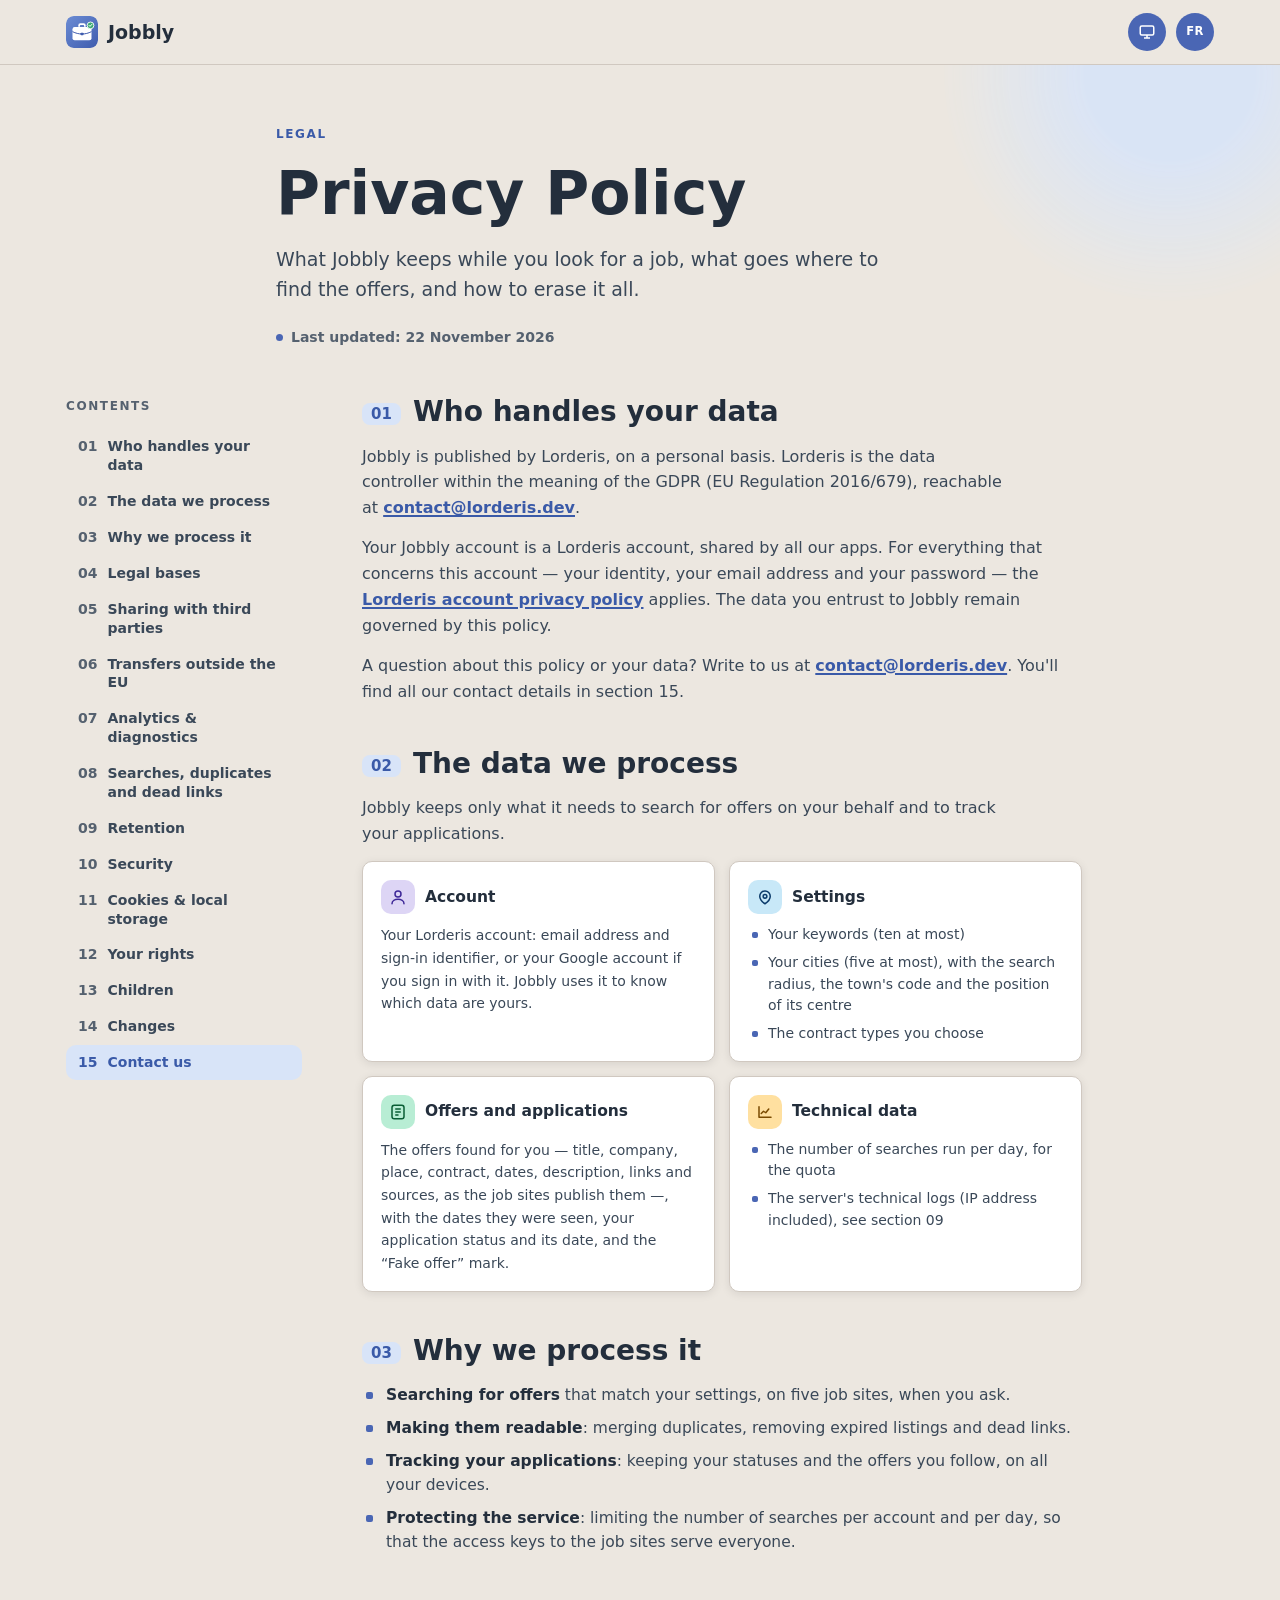
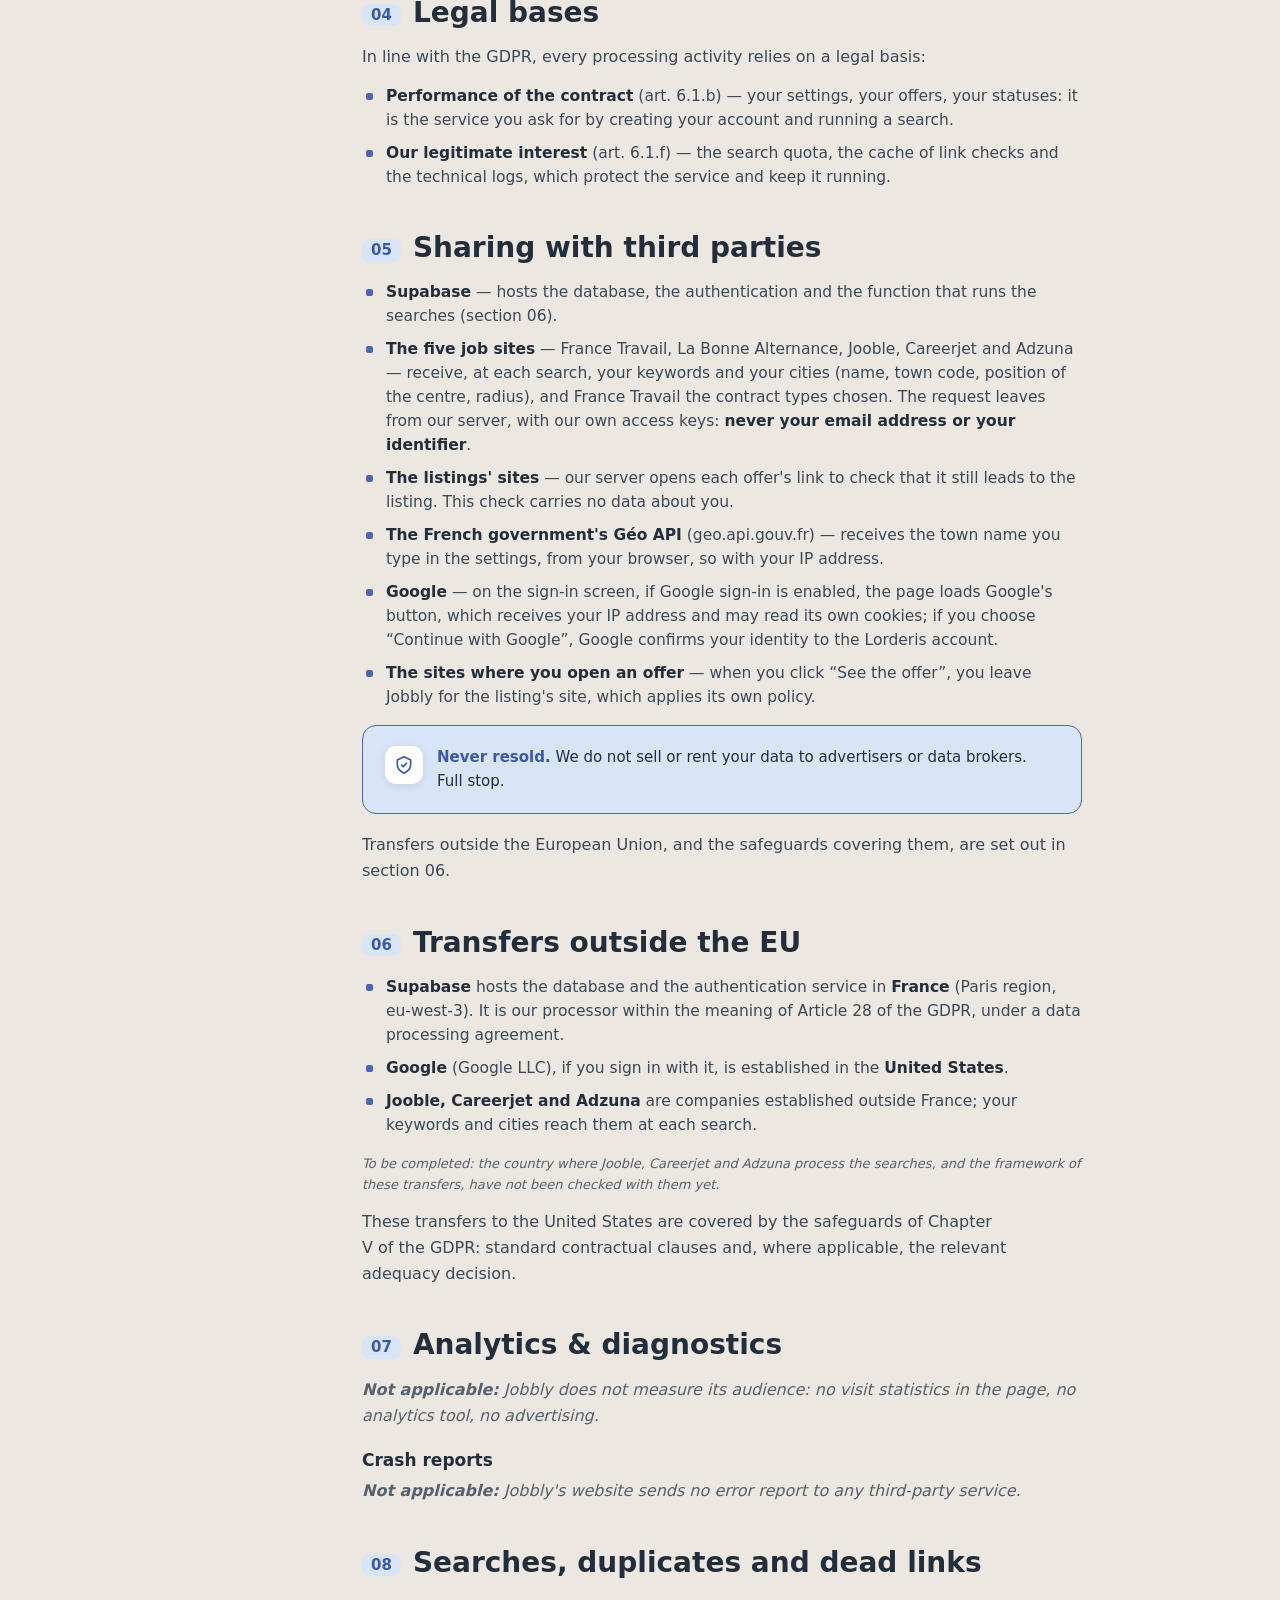
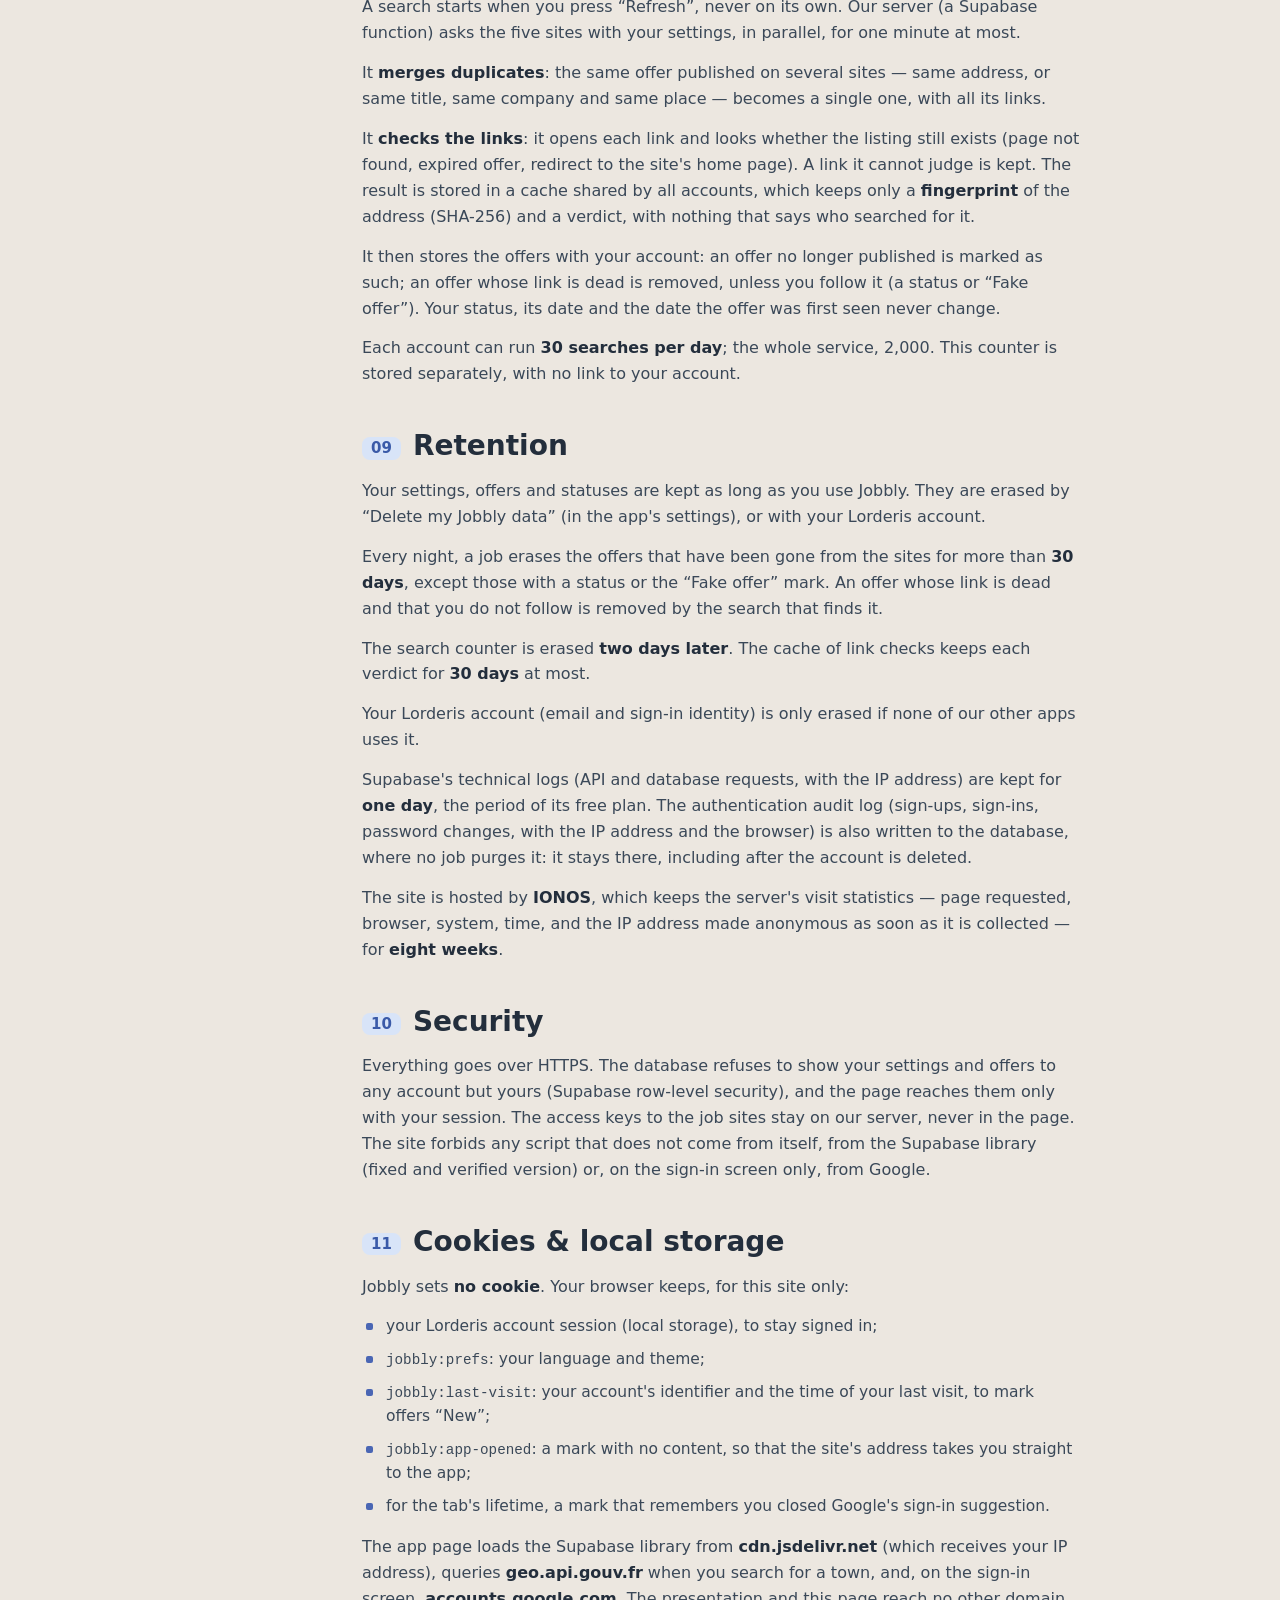
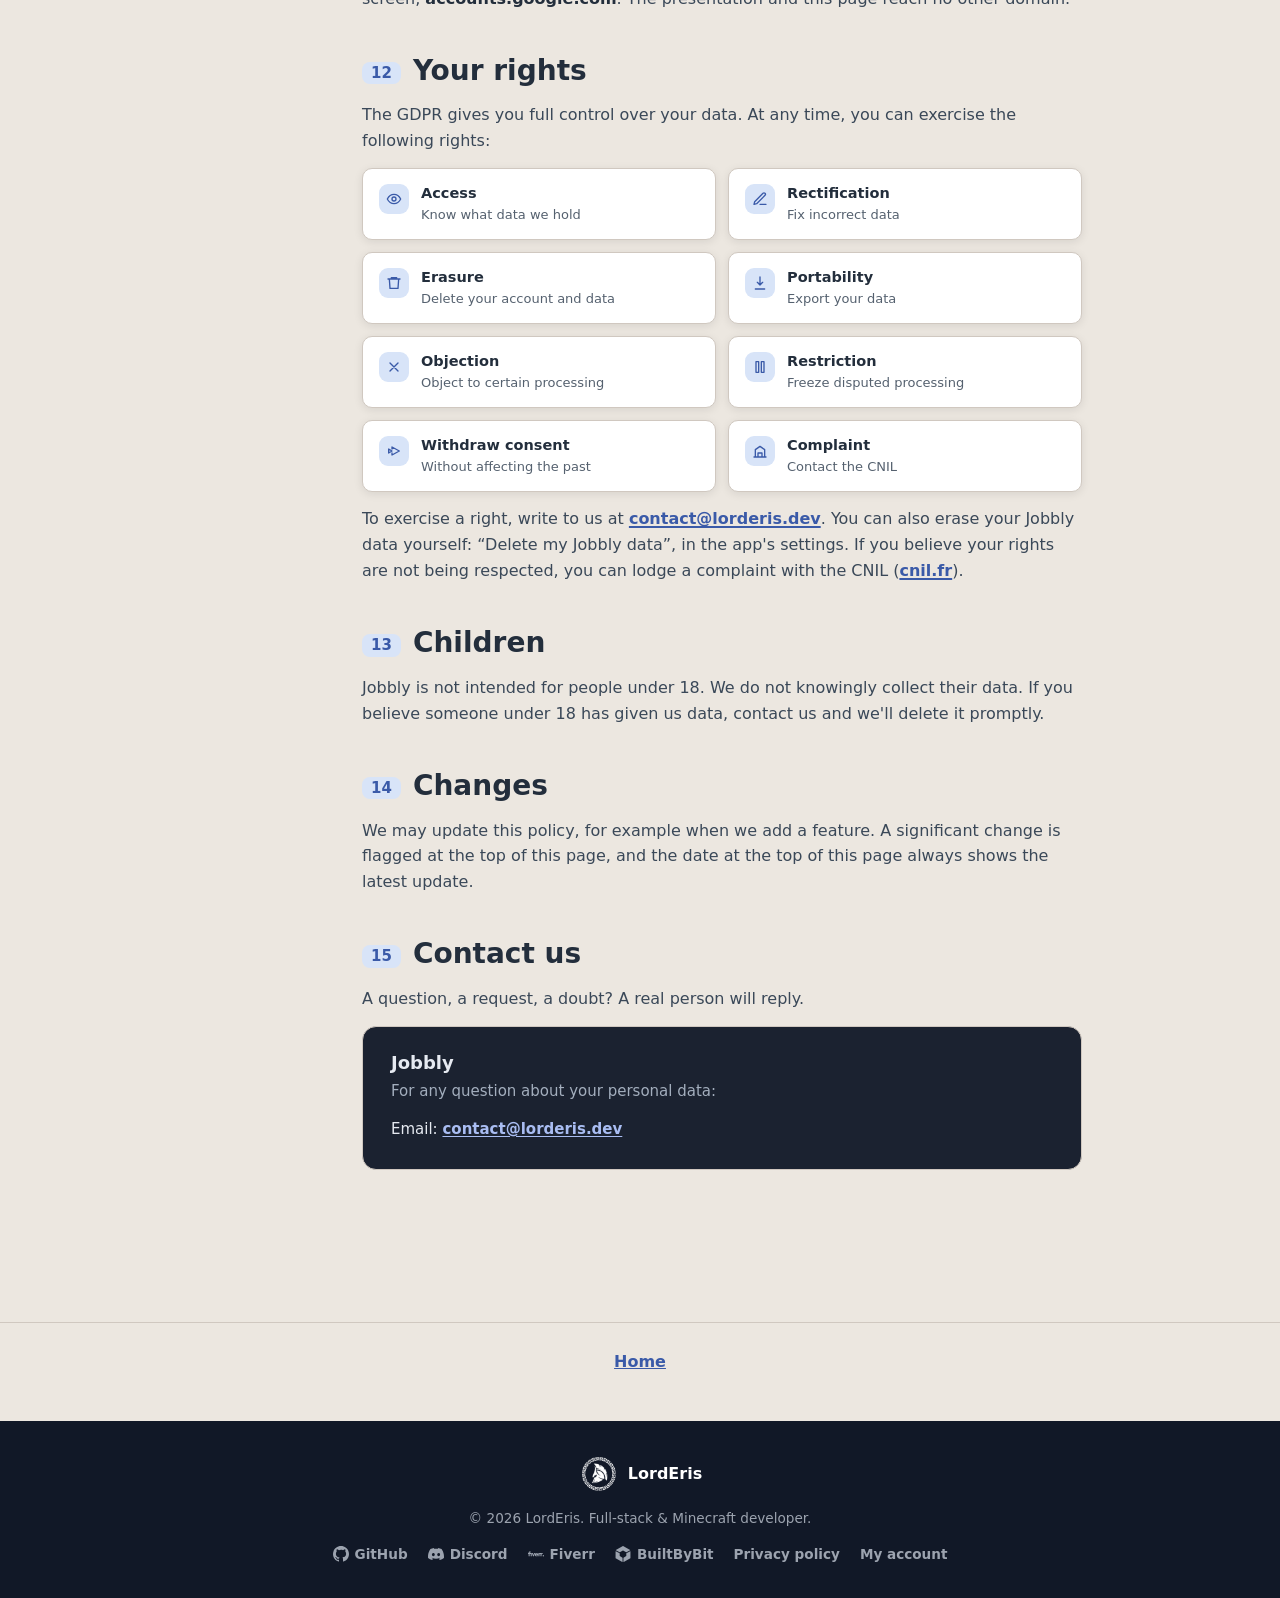
==== commit 1086b4a9: "Pied de page LordEris à la place de la ligne « Un projet Lorderis » Décision du propriétaire (22 nov" ====
--- a/confidentialite.html
+++ b/confidentialite.html
@@ -407,26 +407,42 @@
 <nav class="jb-links" aria-label="Pages légales" data-lang-block="fr" lang="fr">
   <a href="/?presentation">Accueil</a>
 </nav>
-<footer class="lorderis-footer" aria-label="Lorderis" data-lang-block="fr" lang="fr">
-  <a class="lorderis-footer__brand" href="https://lorderis.dev/">Un projet Lorderis</a>
-  <span aria-hidden="true">·</span>
-  <a href="https://account.lorderis.dev/">Mon compte</a>
-  <span aria-hidden="true">·</span>
-  <a href="https://jobbly.lorderis.dev/confidentialite.html">Confidentialité</a>
-  <span aria-hidden="true">·</span>
-  <a href="https://lorderis.dev/#projects">Nos autres projets</a>
+<footer class="lorderis-footer" aria-label="LordEris" data-lang-block="fr" lang="fr">
+  <div class="lorderis-footer__inner">
+    <a class="lorderis-footer__brand" href="https://lorderis.dev/">
+      <img src="/assets/img/lorderis-logo.png" alt="" width="42" height="42">
+      <span>LordEris</span>
+    </a>
+    <p class="lorderis-footer__copy">© 2026 LordEris. Développeur full-stack &amp; Minecraft.</p>
+    <nav class="lorderis-footer__links" aria-label="LordEris">
+      <a href="https://github.com/LordEris" target="_blank" rel="noopener noreferrer"><svg viewBox="0 0 24 24" fill="currentColor" aria-hidden="true" focusable="false"><path d="M12 0C5.374 0 0 5.373 0 12c0 5.302 3.438 9.8 8.207 11.387.599.111.793-.261.793-.577v-2.234c-3.338.726-4.033-1.416-4.033-1.416-.546-1.387-1.333-1.756-1.333-1.756-1.089-.745.083-.729.083-.729 1.205.084 1.839 1.237 1.839 1.237 1.07 1.834 2.807 1.304 3.492.997.107-.775.418-1.305.762-1.604-2.665-.305-5.467-1.334-5.467-5.931 0-1.311.469-2.381 1.236-3.221-.124-.303-.535-1.524.117-3.176 0 0 1.008-.322 3.301 1.23A11.509 11.509 0 0 1 12 5.803c1.02.005 2.047.138 3.006.404 2.291-1.552 3.297-1.23 3.297-1.23.653 1.653.242 2.874.118 3.176.77.84 1.235 1.911 1.235 3.221 0 4.609-2.807 5.624-5.479 5.921.43.372.823 1.102.823 2.222v3.293c0 .319.192.694.801.576C20.566 21.797 24 17.3 24 12c0-6.627-5.373-12-12-12z"/></svg> GitHub</a>
+      <a href="https://discord.lorderis.dev" target="_blank" rel="noopener noreferrer"><svg viewBox="0 0 127.14 96.36" fill="currentColor" aria-hidden="true" focusable="false"><path d="M107.7,8.07A105.15,105.15,0,0,0,81.47,0a72.06,72.06,0,0,0-3.36,6.83A97.68,97.68,0,0,0,49,6.83,72.37,72.37,0,0,0,45.64,0,105.89,105.89,0,0,0,19.39,8.09C2.79,32.65-1.71,56.6.54,80.21h0A105.73,105.73,0,0,0,32.71,96.36,77.7,77.7,0,0,0,39.6,85.25a68.42,68.42,0,0,1-10.85-5.18c.91-.66,1.8-1.34,2.66-2a75.57,75.57,0,0,0,64.32,0c.87.71,1.76,1.39,2.66,2a68.68,68.68,0,0,1-10.87,5.19,77,77,0,0,0,6.89,11.1A105.25,105.25,0,0,0,126.6,80.22h0C129.24,52.84,122.09,29.11,107.7,8.07ZM42.45,65.69C36.18,65.69,31,60,31,53s5-12.74,11.43-12.74S54,46,53.89,53,48.84,65.69,42.45,65.69Zm42.24,0C78.41,65.69,73.25,60,73.25,53s5-12.74,11.44-12.74S96.23,46,96.12,53,91.08,65.69,84.69,65.69Z"/></svg> Discord</a>
+      <a href="https://fiverr.lorderis.dev" target="_blank" rel="noopener noreferrer"><svg viewBox="0 0 24 24" fill="currentColor" aria-hidden="true" focusable="false"><path d="M23.004 15.588a.995.995 0 1 0 .002-1.99.995.995 0 0 0-.002 1.99zm-.996-3.705h-.85c-.546 0-.84.41-.84 1.092v2.466h-1.61v-3.558h-.684c-.547 0-.84.41-.84 1.092v2.466h-1.61v-4.874h1.61v.74c.264-.574.626-.74 1.163-.74h1.972v.74c.264-.574.625-.74 1.162-.74h.527v1.316zm-6.786 1.501h-3.359c.088.546.43.858 1.006.858.43 0 .732-.175.83-.487l1.425.4c-.351.848-1.22 1.364-2.255 1.364-1.748 0-2.549-1.355-2.549-2.515 0-1.14.703-2.505 2.45-2.505 1.856 0 2.471 1.384 2.471 2.408 0 .224-.01.37-.02.477zm-1.562-.945c-.04-.42-.342-.81-.889-.81-.508 0-.81.225-.908.81h1.797zM7.508 15.44h1.416l1.767-4.874h-1.62l-.86 2.837-.878-2.837H5.72l1.787 4.874zm-6.6 0H2.51v-3.558h1.524v3.558h1.591v-4.874H2.51v-.302c0-.332.235-.536.606-.536h.918V8.412H2.85c-1.162 0-1.943 0.712-1.943 1.755v.4H0v1.316h.908v3.558z"/></svg> Fiverr</a>
+      <a href="https://builtbybit.com/members/lorderis.529266/#recent-content" target="_blank" rel="noopener noreferrer"><svg viewBox="0 0 24 24" fill="currentColor" aria-hidden="true" focusable="false"><path d="M11.877.032 1.252 5.885a.253.253 0 0 0 .003.446l5.679 3.02c.077.041.17.04.246-.004l4.694-2.697a.254.254 0 0 1 .253 0l4.692 2.697a.253.253 0 0 0 .246.004l5.682-3.021a.253.253 0 0 0 .003-.446L12.122.031a.254.254 0 0 0-.245 0ZM6.924 10.898l-5.71-3.036a.254.254 0 0 0-.373.224V18.25c0 .093.05.178.131.222l9.976 5.495a.254.254 0 0 0 .376-.222v-6.053a.255.255 0 0 0-.127-.22l-4.012-2.305a.252.252 0 0 1-.127-.22v-3.825a.253.253 0 0 0-.135-.224Zm10.152 0 5.71-3.035a.254.254 0 0 1 .373.224v10.164c0 .093-.05.178-.131.222l-9.976 5.495a.254.254 0 0 1-.376-.222v-6.053c0-.091.049-.175.127-.22l4.012-2.305a.252.252 0 0 0 .127-.22v-3.825c0-.094.052-.18.135-.224Z"/></svg> BuiltByBit</a>
+      <a href="https://jobbly.lorderis.dev/confidentialite.html">Confidentialité</a>
+      <a href="https://account.lorderis.dev/">Mon compte</a>
+    </nav>
+  </div>
 </footer>
 <nav class="jb-links" aria-label="Legal pages" data-lang-block="en" lang="en">
   <a href="/?presentation">Home</a>
 </nav>
-<footer class="lorderis-footer" aria-label="Lorderis" data-lang-block="en" lang="en">
-  <a class="lorderis-footer__brand" href="https://lorderis.dev/">A Lorderis project</a>
-  <span aria-hidden="true">·</span>
-  <a href="https://account.lorderis.dev/">My account</a>
-  <span aria-hidden="true">·</span>
-  <a href="https://jobbly.lorderis.dev/confidentialite.html">Privacy</a>
-  <span aria-hidden="true">·</span>
-  <a href="https://lorderis.dev/#projects">Our other projects</a>
+<footer class="lorderis-footer" aria-label="LordEris" data-lang-block="en" lang="en">
+  <div class="lorderis-footer__inner">
+    <a class="lorderis-footer__brand" href="https://lorderis.dev/">
+      <img src="/assets/img/lorderis-logo.png" alt="" width="42" height="42">
+      <span>LordEris</span>
+    </a>
+    <p class="lorderis-footer__copy">© 2026 LordEris. Full-stack &amp; Minecraft developer.</p>
+    <nav class="lorderis-footer__links" aria-label="LordEris">
+      <a href="https://github.com/LordEris" target="_blank" rel="noopener noreferrer"><svg viewBox="0 0 24 24" fill="currentColor" aria-hidden="true" focusable="false"><path d="M12 0C5.374 0 0 5.373 0 12c0 5.302 3.438 9.8 8.207 11.387.599.111.793-.261.793-.577v-2.234c-3.338.726-4.033-1.416-4.033-1.416-.546-1.387-1.333-1.756-1.333-1.756-1.089-.745.083-.729.083-.729 1.205.084 1.839 1.237 1.839 1.237 1.07 1.834 2.807 1.304 3.492.997.107-.775.418-1.305.762-1.604-2.665-.305-5.467-1.334-5.467-5.931 0-1.311.469-2.381 1.236-3.221-.124-.303-.535-1.524.117-3.176 0 0 1.008-.322 3.301 1.23A11.509 11.509 0 0 1 12 5.803c1.02.005 2.047.138 3.006.404 2.291-1.552 3.297-1.23 3.297-1.23.653 1.653.242 2.874.118 3.176.77.84 1.235 1.911 1.235 3.221 0 4.609-2.807 5.624-5.479 5.921.43.372.823 1.102.823 2.222v3.293c0 .319.192.694.801.576C20.566 21.797 24 17.3 24 12c0-6.627-5.373-12-12-12z"/></svg> GitHub</a>
+      <a href="https://discord.lorderis.dev" target="_blank" rel="noopener noreferrer"><svg viewBox="0 0 127.14 96.36" fill="currentColor" aria-hidden="true" focusable="false"><path d="M107.7,8.07A105.15,105.15,0,0,0,81.47,0a72.06,72.06,0,0,0-3.36,6.83A97.68,97.68,0,0,0,49,6.83,72.37,72.37,0,0,0,45.64,0,105.89,105.89,0,0,0,19.39,8.09C2.79,32.65-1.71,56.6.54,80.21h0A105.73,105.73,0,0,0,32.71,96.36,77.7,77.7,0,0,0,39.6,85.25a68.42,68.42,0,0,1-10.85-5.18c.91-.66,1.8-1.34,2.66-2a75.57,75.57,0,0,0,64.32,0c.87.71,1.76,1.39,2.66,2a68.68,68.68,0,0,1-10.87,5.19,77,77,0,0,0,6.89,11.1A105.25,105.25,0,0,0,126.6,80.22h0C129.24,52.84,122.09,29.11,107.7,8.07ZM42.45,65.69C36.18,65.69,31,60,31,53s5-12.74,11.43-12.74S54,46,53.89,53,48.84,65.69,42.45,65.69Zm42.24,0C78.41,65.69,73.25,60,73.25,53s5-12.74,11.44-12.74S96.23,46,96.12,53,91.08,65.69,84.69,65.69Z"/></svg> Discord</a>
+      <a href="https://fiverr.lorderis.dev" target="_blank" rel="noopener noreferrer"><svg viewBox="0 0 24 24" fill="currentColor" aria-hidden="true" focusable="false"><path d="M23.004 15.588a.995.995 0 1 0 .002-1.99.995.995 0 0 0-.002 1.99zm-.996-3.705h-.85c-.546 0-.84.41-.84 1.092v2.466h-1.61v-3.558h-.684c-.547 0-.84.41-.84 1.092v2.466h-1.61v-4.874h1.61v.74c.264-.574.626-.74 1.163-.74h1.972v.74c.264-.574.625-.74 1.162-.74h.527v1.316zm-6.786 1.501h-3.359c.088.546.43.858 1.006.858.43 0 .732-.175.83-.487l1.425.4c-.351.848-1.22 1.364-2.255 1.364-1.748 0-2.549-1.355-2.549-2.515 0-1.14.703-2.505 2.45-2.505 1.856 0 2.471 1.384 2.471 2.408 0 .224-.01.37-.02.477zm-1.562-.945c-.04-.42-.342-.81-.889-.81-.508 0-.81.225-.908.81h1.797zM7.508 15.44h1.416l1.767-4.874h-1.62l-.86 2.837-.878-2.837H5.72l1.787 4.874zm-6.6 0H2.51v-3.558h1.524v3.558h1.591v-4.874H2.51v-.302c0-.332.235-.536.606-.536h.918V8.412H2.85c-1.162 0-1.943 0.712-1.943 1.755v.4H0v1.316h.908v3.558z"/></svg> Fiverr</a>
+      <a href="https://builtbybit.com/members/lorderis.529266/#recent-content" target="_blank" rel="noopener noreferrer"><svg viewBox="0 0 24 24" fill="currentColor" aria-hidden="true" focusable="false"><path d="M11.877.032 1.252 5.885a.253.253 0 0 0 .003.446l5.679 3.02c.077.041.17.04.246-.004l4.694-2.697a.254.254 0 0 1 .253 0l4.692 2.697a.253.253 0 0 0 .246.004l5.682-3.021a.253.253 0 0 0 .003-.446L12.122.031a.254.254 0 0 0-.245 0ZM6.924 10.898l-5.71-3.036a.254.254 0 0 0-.373.224V18.25c0 .093.05.178.131.222l9.976 5.495a.254.254 0 0 0 .376-.222v-6.053a.255.255 0 0 0-.127-.22l-4.012-2.305a.252.252 0 0 1-.127-.22v-3.825a.253.253 0 0 0-.135-.224Zm10.152 0 5.71-3.035a.254.254 0 0 1 .373.224v10.164c0 .093-.05.178-.131.222l-9.976 5.495a.254.254 0 0 1-.376-.222v-6.053c0-.091.049-.175.127-.22l4.012-2.305a.252.252 0 0 0 .127-.22v-3.825c0-.094.052-.18.135-.224Z"/></svg> BuiltByBit</a>
+      <a href="https://jobbly.lorderis.dev/confidentialite.html">Privacy policy</a>
+      <a href="https://account.lorderis.dev/">My account</a>
+    </nav>
+  </div>
 </footer>
 <script src="/assets/js/toc-spy.js"></script>
 </body>
--- a/assets/css/lorderis-footer.css
+++ b/assets/css/lorderis-footer.css
@@ -1,50 +1,71 @@
-/* lorderis-footer.css — identique dans tous les sites : on le recopie tel
-   quel, on ne le modifie jamais. Ses couleurs et sa police sont celles de
-   Lorderis (account.lorderis.dev et lorderis.dev s'en tiennent là).
-   Chaque projet donne à la ligne SA direction artistique (décision du
-   propriétaire, novembre 2026) en surchargeant ces quatre variables dans sa
-   propre feuille, chargée APRÈS celle-ci, pour le clair ET pour le sombre :
-     --lorderis-footer-text  son texte secondaire
-     --lorderis-footer-link  sa couleur d'accent lisible en texte
-     --lorderis-footer-rule  sa bordure
-     --lorderis-footer-font  sa police de texte
-   Texte et liens tiennent 4,5:1 sur le fond du pied, dans les deux thèmes.
-   Le sombre est posé plus bas avec une spécificité de (0,3,0) : une
-   surcharge du sombre reprend EXACTEMENT ces sélecteurs-là, sinon elle perd.
-     .lorderis-footer { … le clair … }
-     :root[data-theme="dark"] .lorderis-footer { … le sombre … }
-     @media (prefers-color-scheme: dark) {
-       :root:not([data-theme]) .lorderis-footer { … le sombre … }
-     }
-   Les textes, l'ordre des liens et leurs adresses restent ceux du kit, au
-   mot près (reference/texts.json) : seule l'apparence suit le projet.
-   Le sombre suit le thème CHOISI sur le site (data-theme sur <html>, posé par
-   le bouton Système/Clair/Sombre), et l'appareil seulement quand le site n'en
-   a posé aucun : suivre l'appareil seul rendait le pied de page illisible sur
-   un site sombre consulté depuis un téléphone en mode clair. */
+/* lorderis-footer.css — le pied de page LordEris, celui de lorderis.dev,
+   identique dans tous les projets (décision du propriétaire, 22 novembre
+   2026 : il remplace la ligne « Un projet Lorderis »). On le recopie tel
+   quel, on ne le modifie jamais ; une correction se fait dans
+   Account-LordEris (reference/footer/), puis se recopie partout.
+
+   Il reste sombre dans les deux thèmes, comme sur le portfolio : il n'y a
+   donc ni variante claire ni variable à surcharger, et son apparence ne
+   dépend pas de la feuille du projet. Le logo est l'image blanche
+   lorderis-logo.png (recopiée à côté, chemin à ajuster dans la page) ;
+   les icônes sont du SVG en ligne, en currentColor.
+   Contraste : #9CA3AF sur #111827 fait 6,9:1, sur #0A0A10 7,6:1. */
 .lorderis-footer {
-  --lorderis-footer-text: #4B5563;
-  --lorderis-footer-link: #6D28D9;
-  --lorderis-footer-rule: #E5E7EB;
-  --lorderis-footer-font: Inter, system-ui, -apple-system, "Segoe UI", sans-serif;
-  display: flex; flex-wrap: wrap; justify-content: center; align-items: center;
-  gap: .5rem; padding: 1rem 1.25rem; margin-top: 2rem;
-  border-top: 1px solid var(--lorderis-footer-rule);
-  font: 400 .875rem/1.5 var(--lorderis-footer-font);
-  color: var(--lorderis-footer-text);
+  background: #111827;
+  padding: 2rem 1rem;
+  margin-top: 2rem;
+  color: #9CA3AF;
+  font: 400 .85rem/1.5 Inter, system-ui, -apple-system, "Segoe UI", Roboto, sans-serif;
 }
-.lorderis-footer a { color: var(--lorderis-footer-link); text-decoration: none; }
-.lorderis-footer a:hover, .lorderis-footer a:focus-visible { text-decoration: underline; }
-.lorderis-footer__brand { font-weight: 600; }
-:root[data-theme="dark"] .lorderis-footer {
-  --lorderis-footer-text: #A1A1B5;
-  --lorderis-footer-link: #C4B5FD;
-  --lorderis-footer-rule: #2E2E42;
+:root[data-theme="dark"] .lorderis-footer { background: #0A0A10; }
+@media (prefers-color-scheme: dark) {
+  :root:not([data-theme]) .lorderis-footer { background: #0A0A10; }
 }
-@media (prefers-color-scheme: dark) {
-  :root:not([data-theme]) .lorderis-footer {
-    --lorderis-footer-text: #A1A1B5;
-    --lorderis-footer-link: #C4B5FD;
-    --lorderis-footer-rule: #2E2E42;
-  }
+.lorderis-footer__inner {
+  max-width: 1200px;
+  margin: 0 auto;
+  display: flex;
+  flex-direction: column;
+  align-items: center;
+  text-align: center;
+  gap: .85rem;
 }
+.lorderis-footer__brand {
+  display: inline-flex;
+  align-items: center;
+  gap: 8px;
+  font-weight: 800;
+  font-size: 1rem;
+  color: #FFFFFF;
+  text-decoration: none;
+}
+.lorderis-footer__brand img { width: 42px; height: 42px; display: block; }
+.lorderis-footer__copy { margin: 0; font-size: .85rem; color: #9CA3AF; }
+/* Retour à la ligne : à 390 px, les liens dépasseraient et feraient
+   défiler la page de côté. */
+.lorderis-footer__links {
+  display: flex;
+  flex-wrap: wrap;
+  justify-content: center;
+  gap: .75rem 1.25rem;
+}
+.lorderis-footer__links a {
+  display: inline-flex;
+  align-items: center;
+  gap: 6px;
+  min-height: 24px;
+  font-size: .85rem;
+  font-weight: 600;
+  color: #9CA3AF;
+  text-decoration: none;
+  transition: color .2s;
+}
+.lorderis-footer__links a:hover,
+.lorderis-footer__links a:focus-visible,
+.lorderis-footer__brand:hover,
+.lorderis-footer__brand:focus-visible { color: #FFFFFF; }
+.lorderis-footer a:focus-visible { outline: 2px solid #FFFFFF; outline-offset: 3px; border-radius: 4px; }
+.lorderis-footer__links svg { width: 16px; height: 16px; flex: none; }
+@media (prefers-reduced-motion: reduce) {
+  .lorderis-footer__links a { transition: none; }
+}
--- a/assets/css/jobbly.css
+++ b/assets/css/jobbly.css
@@ -194,33 +194,6 @@
   --lorderis-toggle-fg: var(--on-accent);
 }
 
-/* La ligne « Un projet Lorderis » prend l'habit de Jobbly : textes et liens
-   du kit, au mot près (lorderis-footer.css, recopié tel quel et chargé avant
-   cette feuille) ; ses quatre variables sont surchargées sous les TROIS
-   sélecteurs du kit — le sombre du kit pèse (0,3,0), une règle
-   `.lorderis-footer` seule perdrait. Texte atténué, liens à l'accent employé
-   comme texte, filet des cartes, police du système : AA dans les deux
-   thèmes. */
-.lorderis-footer {
-  --lorderis-footer-text: var(--muted);
-  --lorderis-footer-link: var(--accent-ink);
-  --lorderis-footer-rule: var(--line);
-  --lorderis-footer-font: var(--lp-font-body);
-}
-:root[data-theme="dark"] .lorderis-footer {
-  --lorderis-footer-text: var(--muted);
-  --lorderis-footer-link: var(--accent-ink);
-  --lorderis-footer-rule: var(--line);
-}
-@media (prefers-color-scheme: dark) {
-  :root:not([data-theme]) .lorderis-footer {
-    --lorderis-footer-text: var(--muted);
-    --lorderis-footer-link: var(--accent-ink);
-    --lorderis-footer-rule: var(--line);
-  }
-}
-.lorderis-footer { margin-top: 0; }
-
 /* La langue affichée masque l'autre bloc (présentation, politique). */
 html[lang="en"] [data-lang-block="fr"],
 html:not([lang="en"]) [data-lang-block="en"] { display: none !important; }
@@ -360,6 +333,10 @@
 .tabs button[aria-selected="true"] { background: var(--card); color: var(--accent-ink); box-shadow: 0 1px 4px rgba(0, 0, 0, .12); }
 .google-gis { display: flex; justify-content: center; min-height: 44px; }
 .google-gis__button { width: 100%; max-width: 400px; display: flex; justify-content: center; }
+/* Le cadre du bouton de Google garde le schéma clair : avec celui de la page
+   en sombre, le navigateur pose un fond blanc opaque autour du bouton arrondi
+   (même correction qu'account.lorderis.dev). */
+.google-gis iframe { color-scheme: light; }
 
 /* Messages : un mot et une icône, jamais la seule couleur. */
 .status {
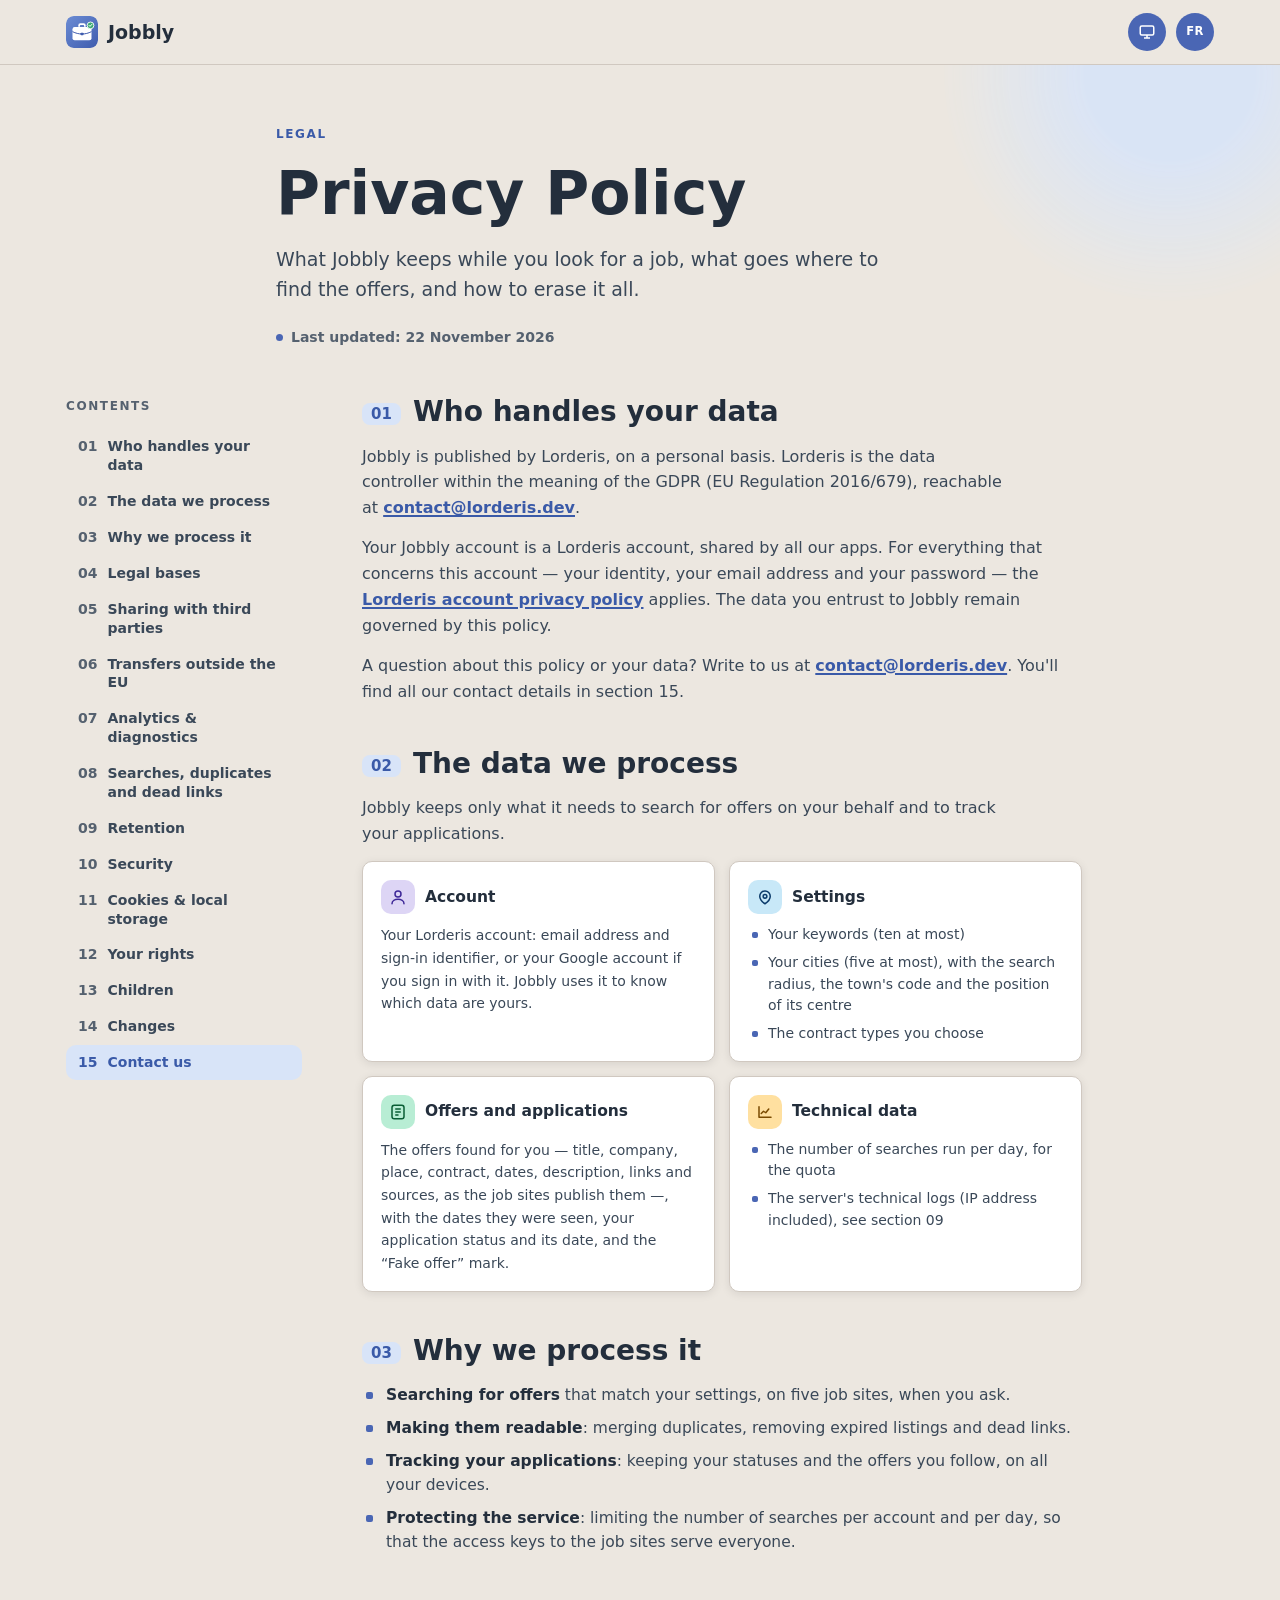
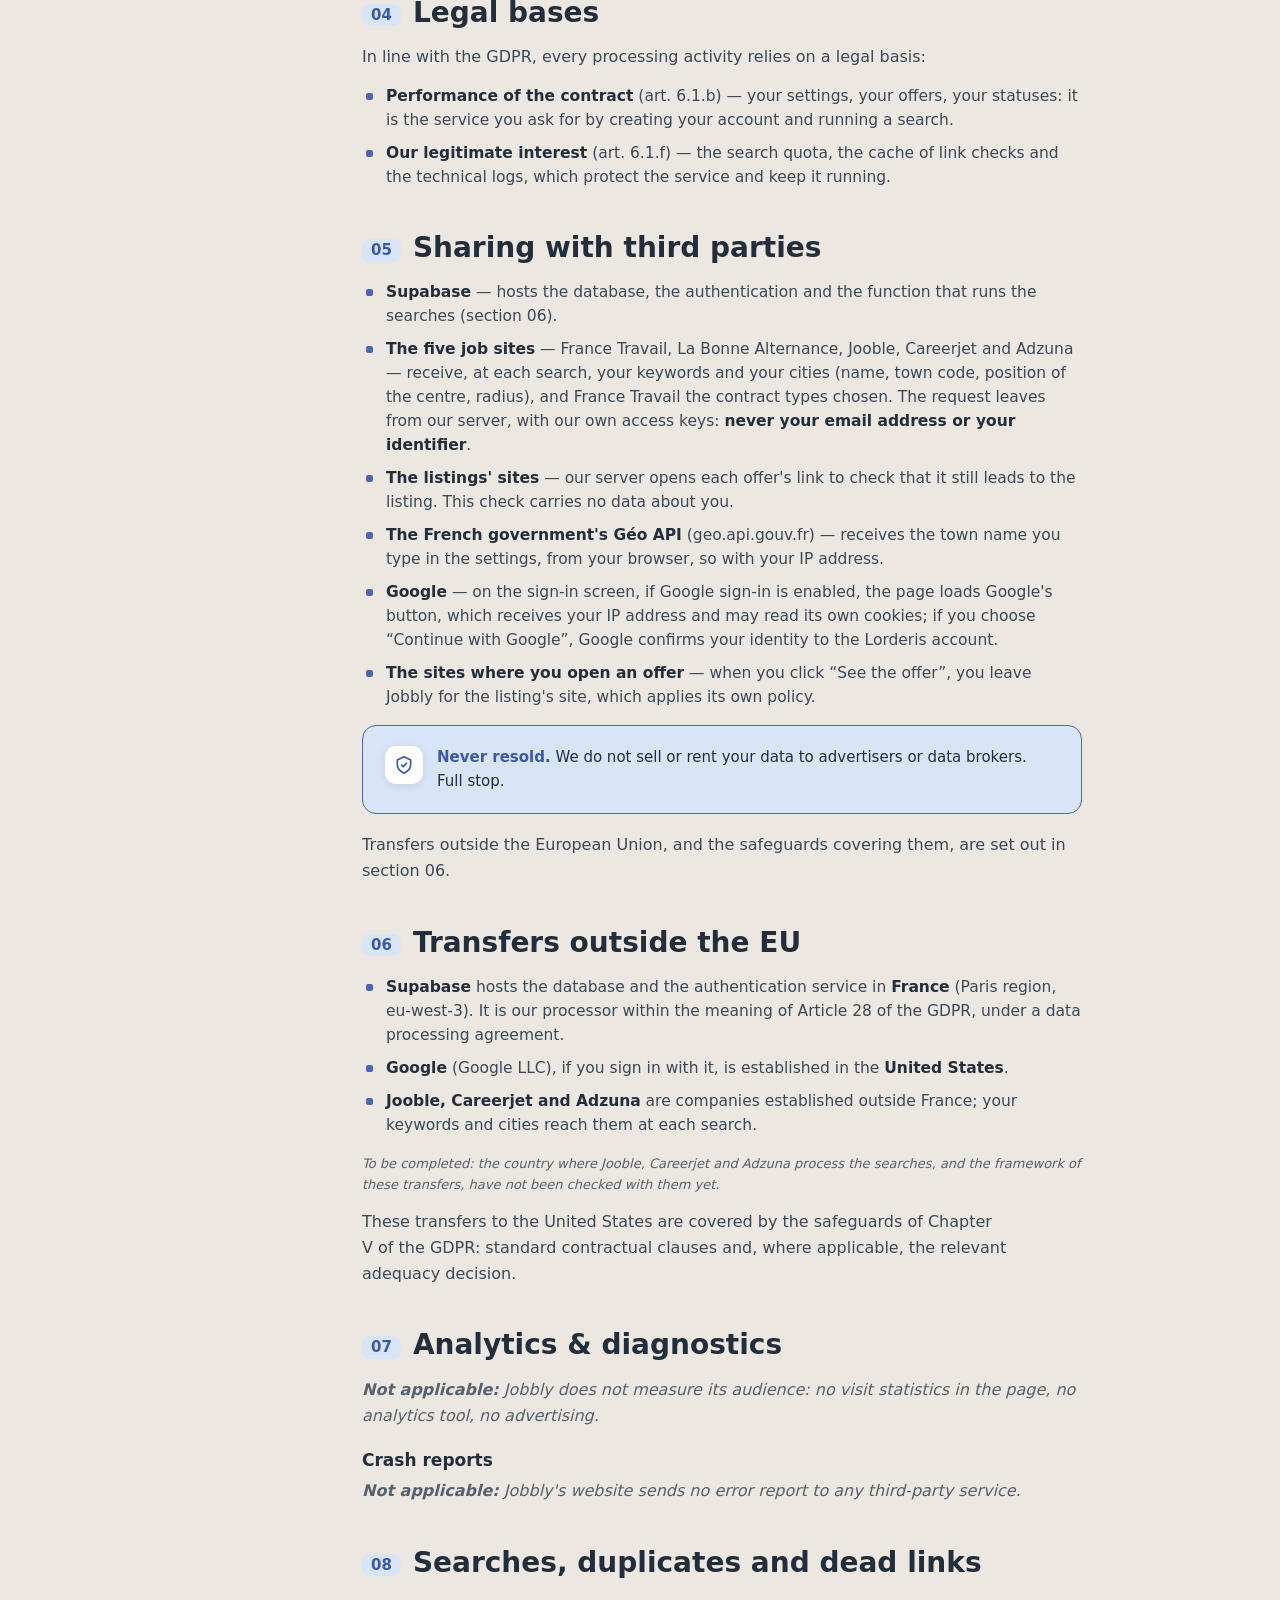
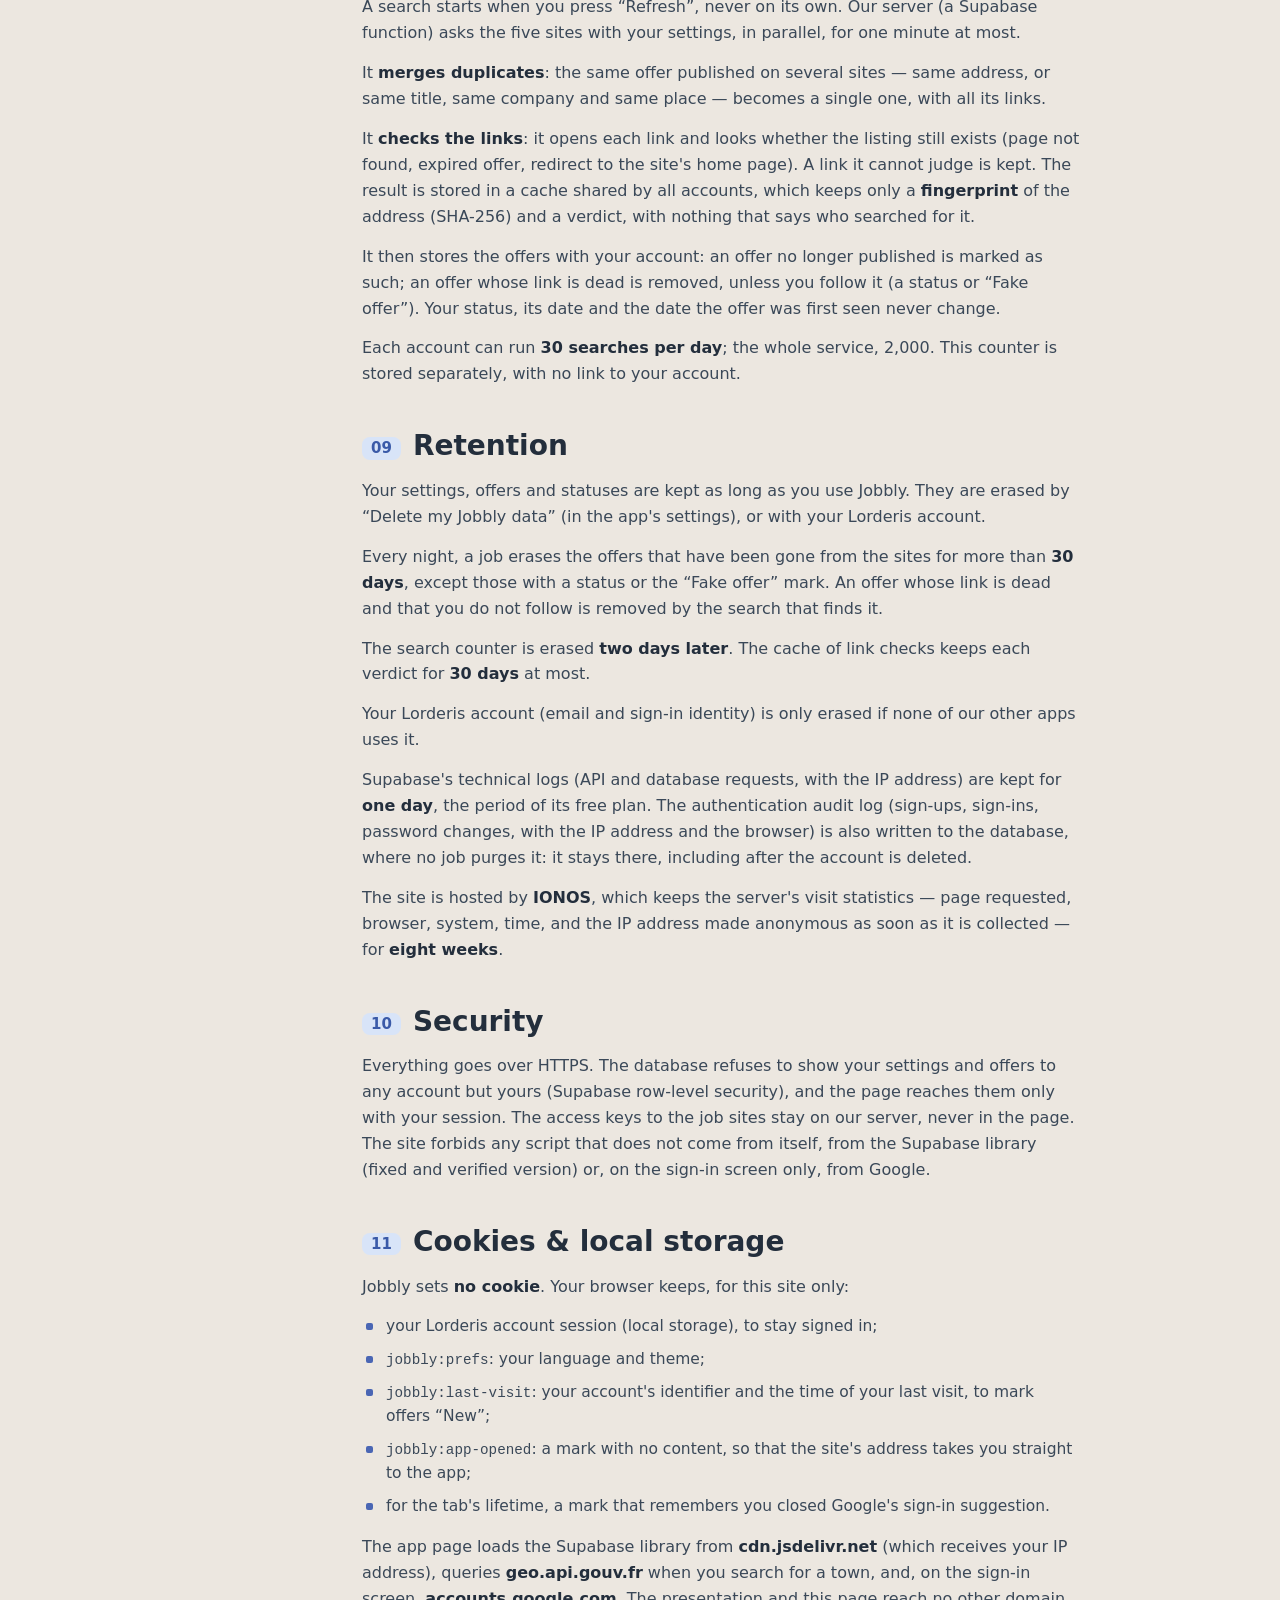
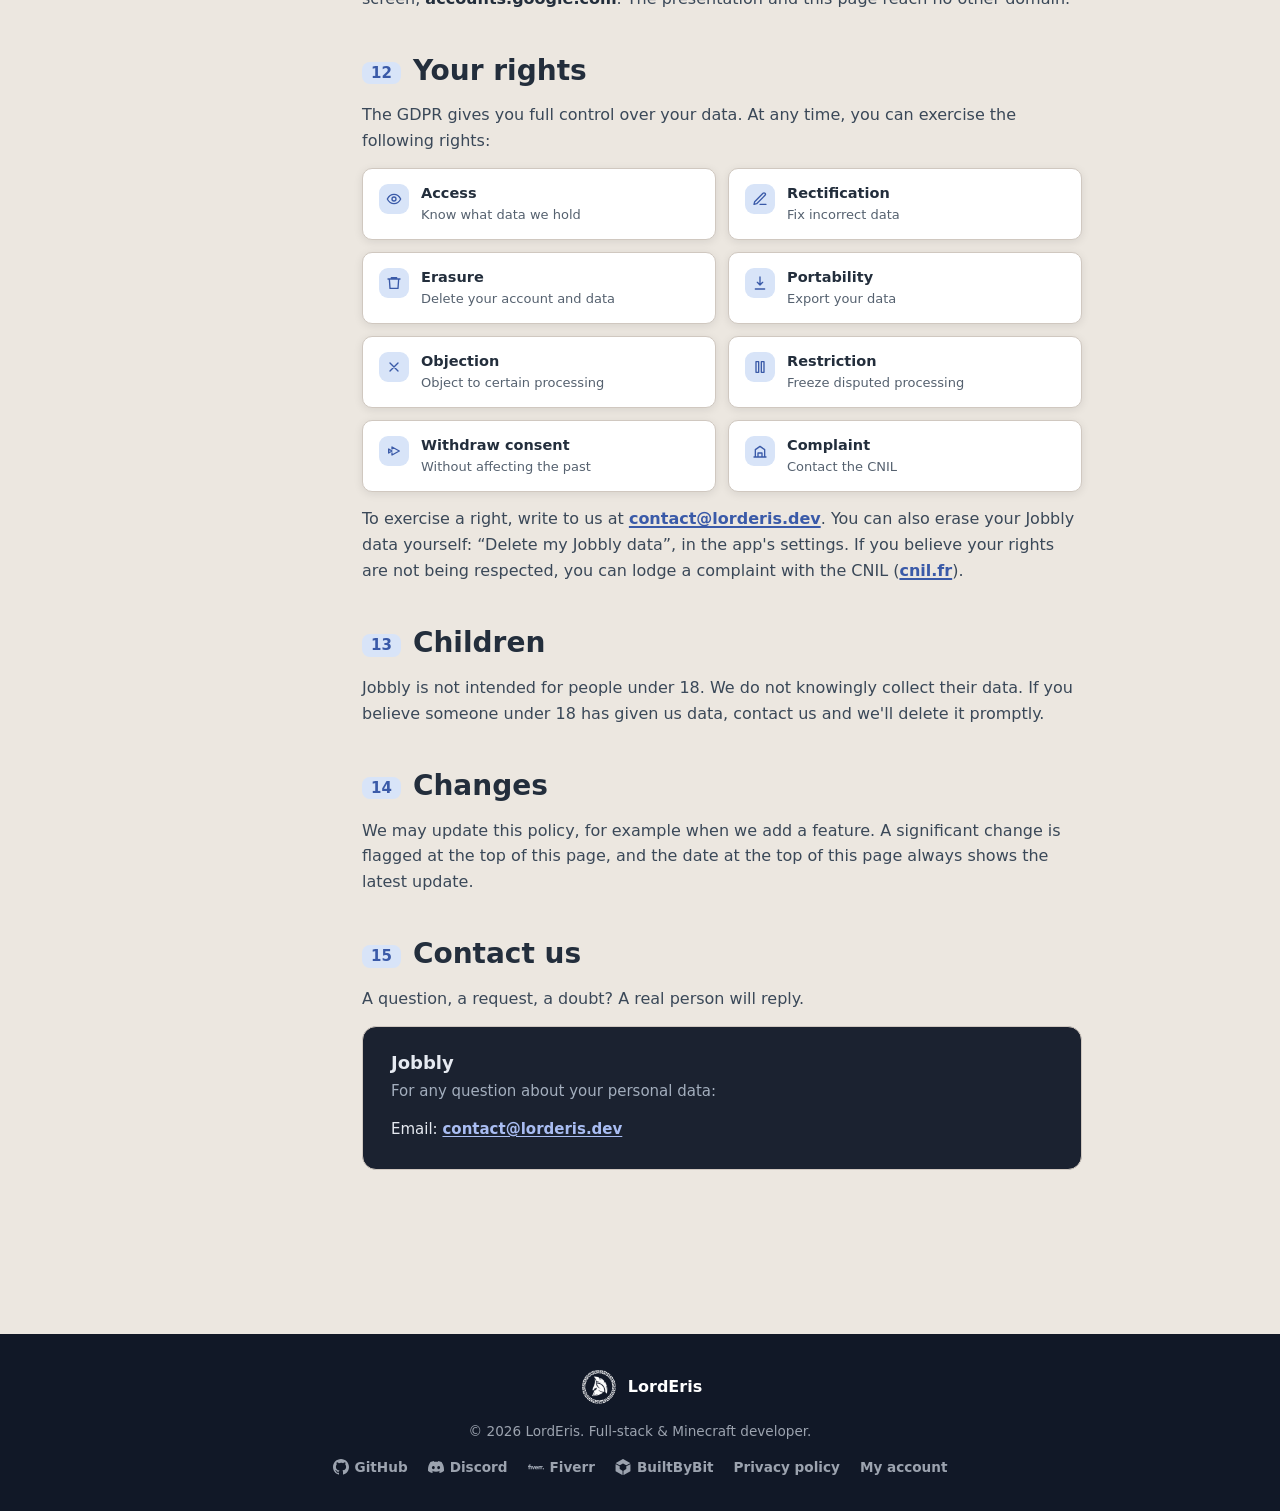
==== commit 2faee3cd: "Retirer le bloc « Pages légales » au-dessus du pied de page Demande du propriétaire (22 novembre 202" ====
--- a/confidentialite.html
+++ b/confidentialite.html
@@ -404,9 +404,6 @@
 </section>
 </div>
 </main>
-<nav class="jb-links" aria-label="Pages légales" data-lang-block="fr" lang="fr">
-  <a href="/?presentation">Accueil</a>
-</nav>
 <footer class="lorderis-footer" aria-label="LordEris" data-lang-block="fr" lang="fr">
   <div class="lorderis-footer__inner">
     <a class="lorderis-footer__brand" href="https://lorderis.dev/">
@@ -424,9 +421,6 @@
     </nav>
   </div>
 </footer>
-<nav class="jb-links" aria-label="Legal pages" data-lang-block="en" lang="en">
-  <a href="/?presentation">Home</a>
-</nav>
 <footer class="lorderis-footer" aria-label="LordEris" data-lang-block="en" lang="en">
   <div class="lorderis-footer__inner">
     <a class="lorderis-footer__brand" href="https://lorderis.dev/">
--- a/assets/css/jobbly.css
+++ b/assets/css/jobbly.css
@@ -546,13 +546,6 @@
 .sk--title { height: 28px; width: 50%; }
 .sk--card { height: 150px; border-radius: 14px; }
 
-/* ── Pied ───────────────────────────────────────────────────── */
-.jb-links {
-  display: flex; flex-wrap: wrap; justify-content: center; gap: 4px 18px;
-  padding: 18px var(--lp-gutter) 4px; border-top: 1px solid var(--line); margin-top: 20px;
-}
-.jb-links a { display: inline-flex; align-items: center; min-height: 44px; color: var(--accent-ink); font-weight: 600; }
-
 /* La politique : le gabarit, dans la barre du site. */
 .legal-body a { color: var(--accent-ink); }
 .legal-body .contact-box a { color: var(--lp-contact-link); }
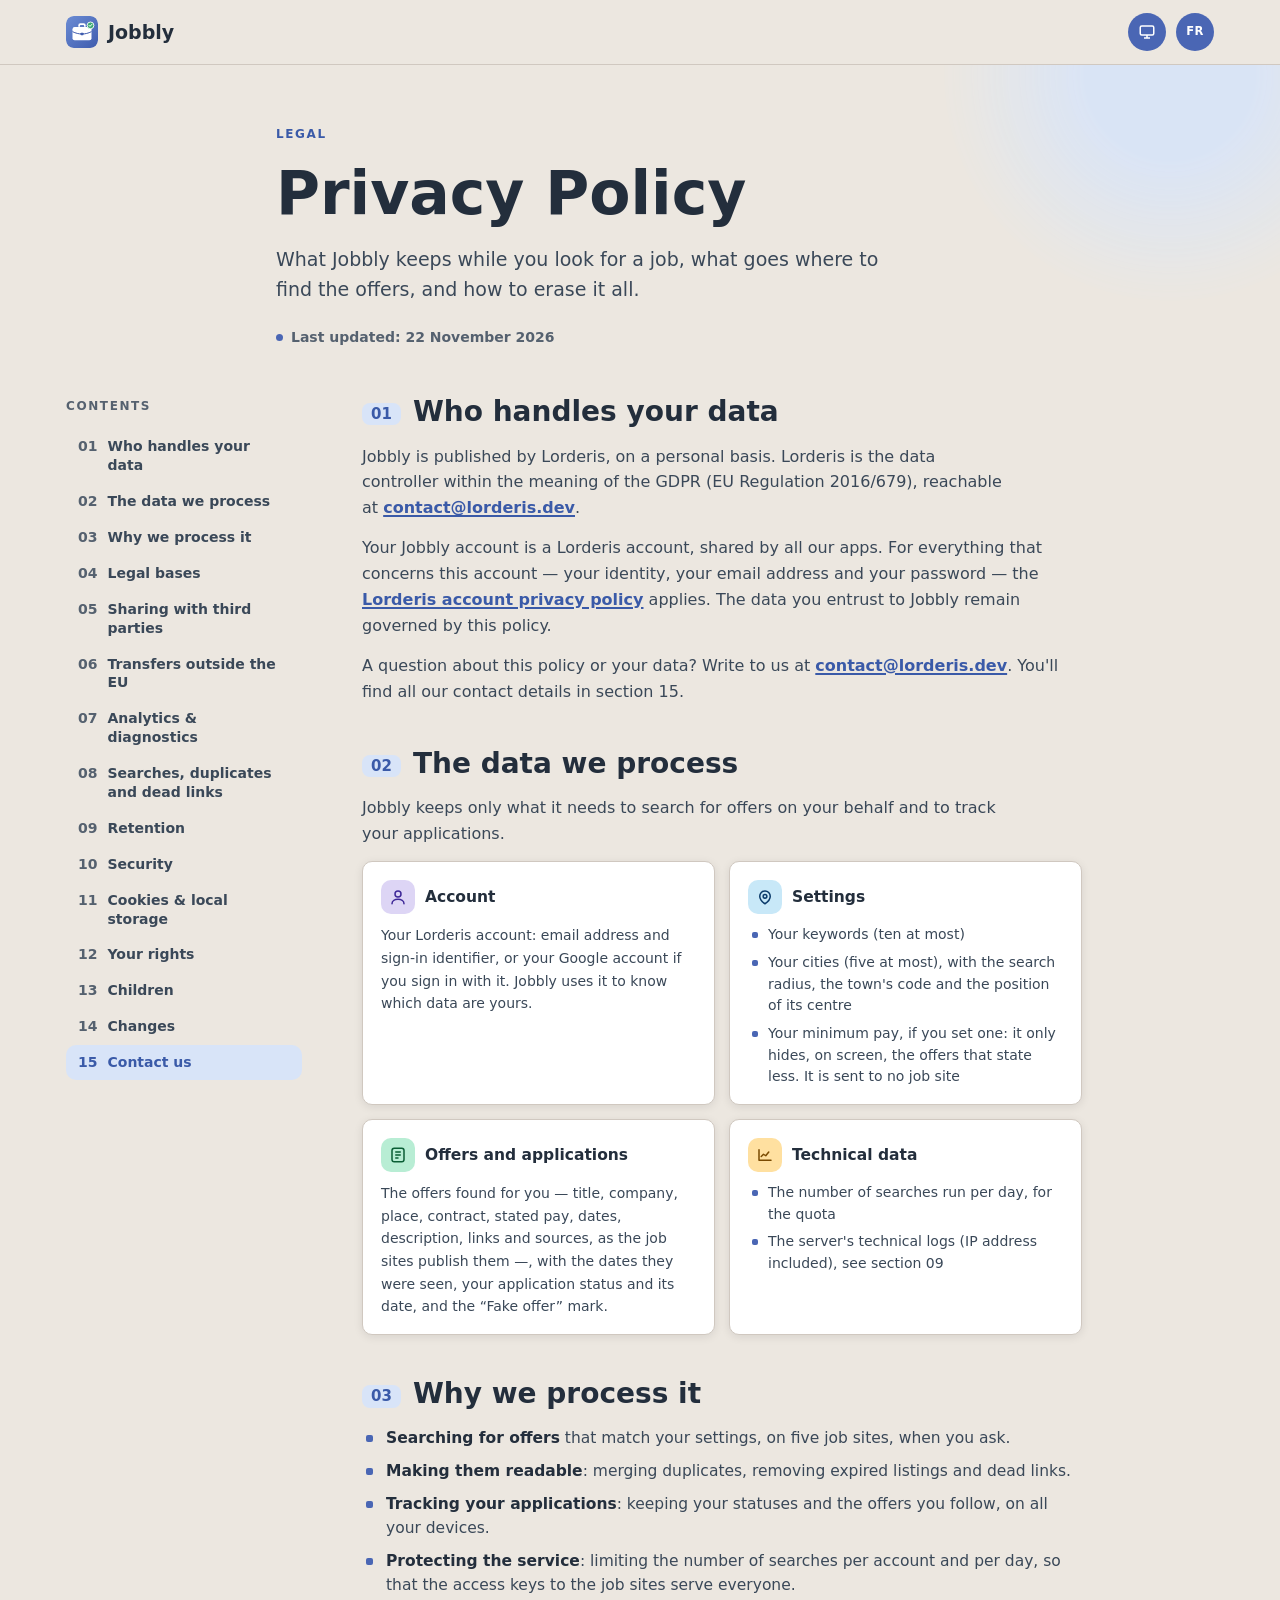
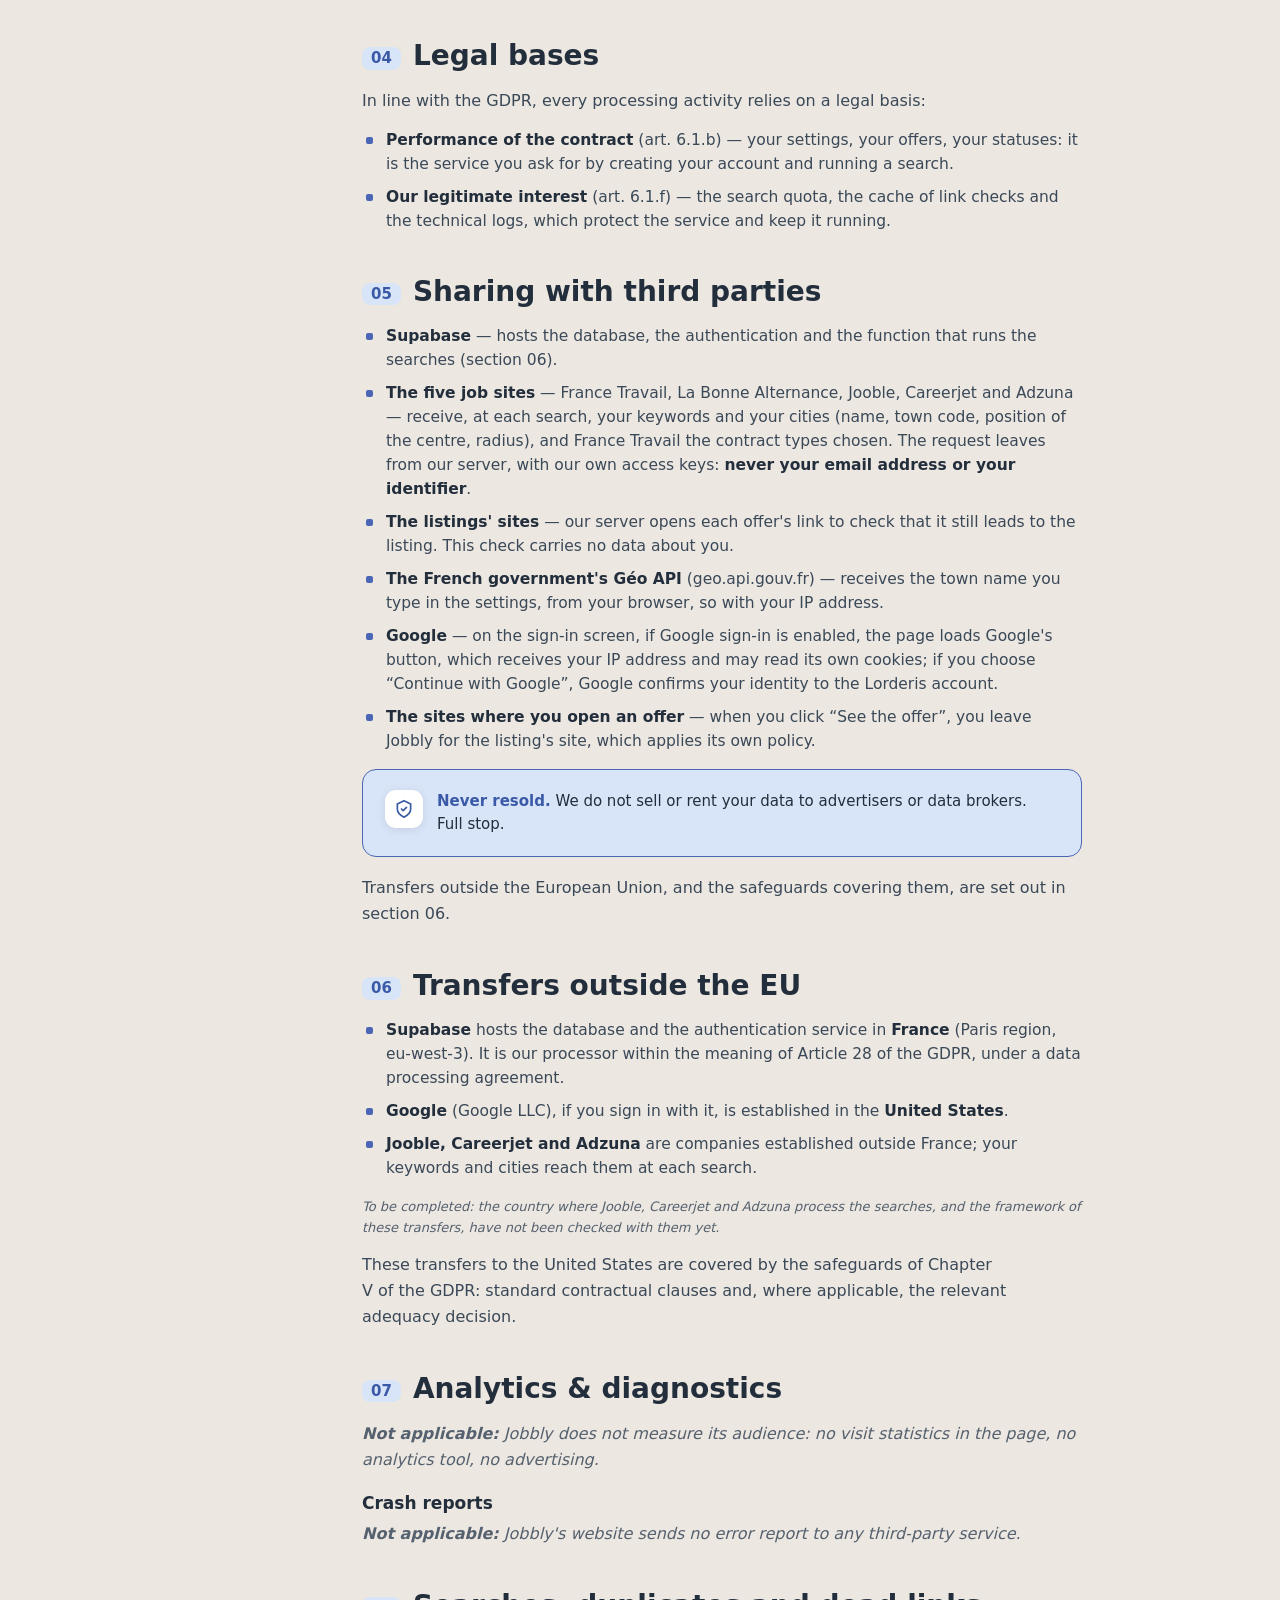
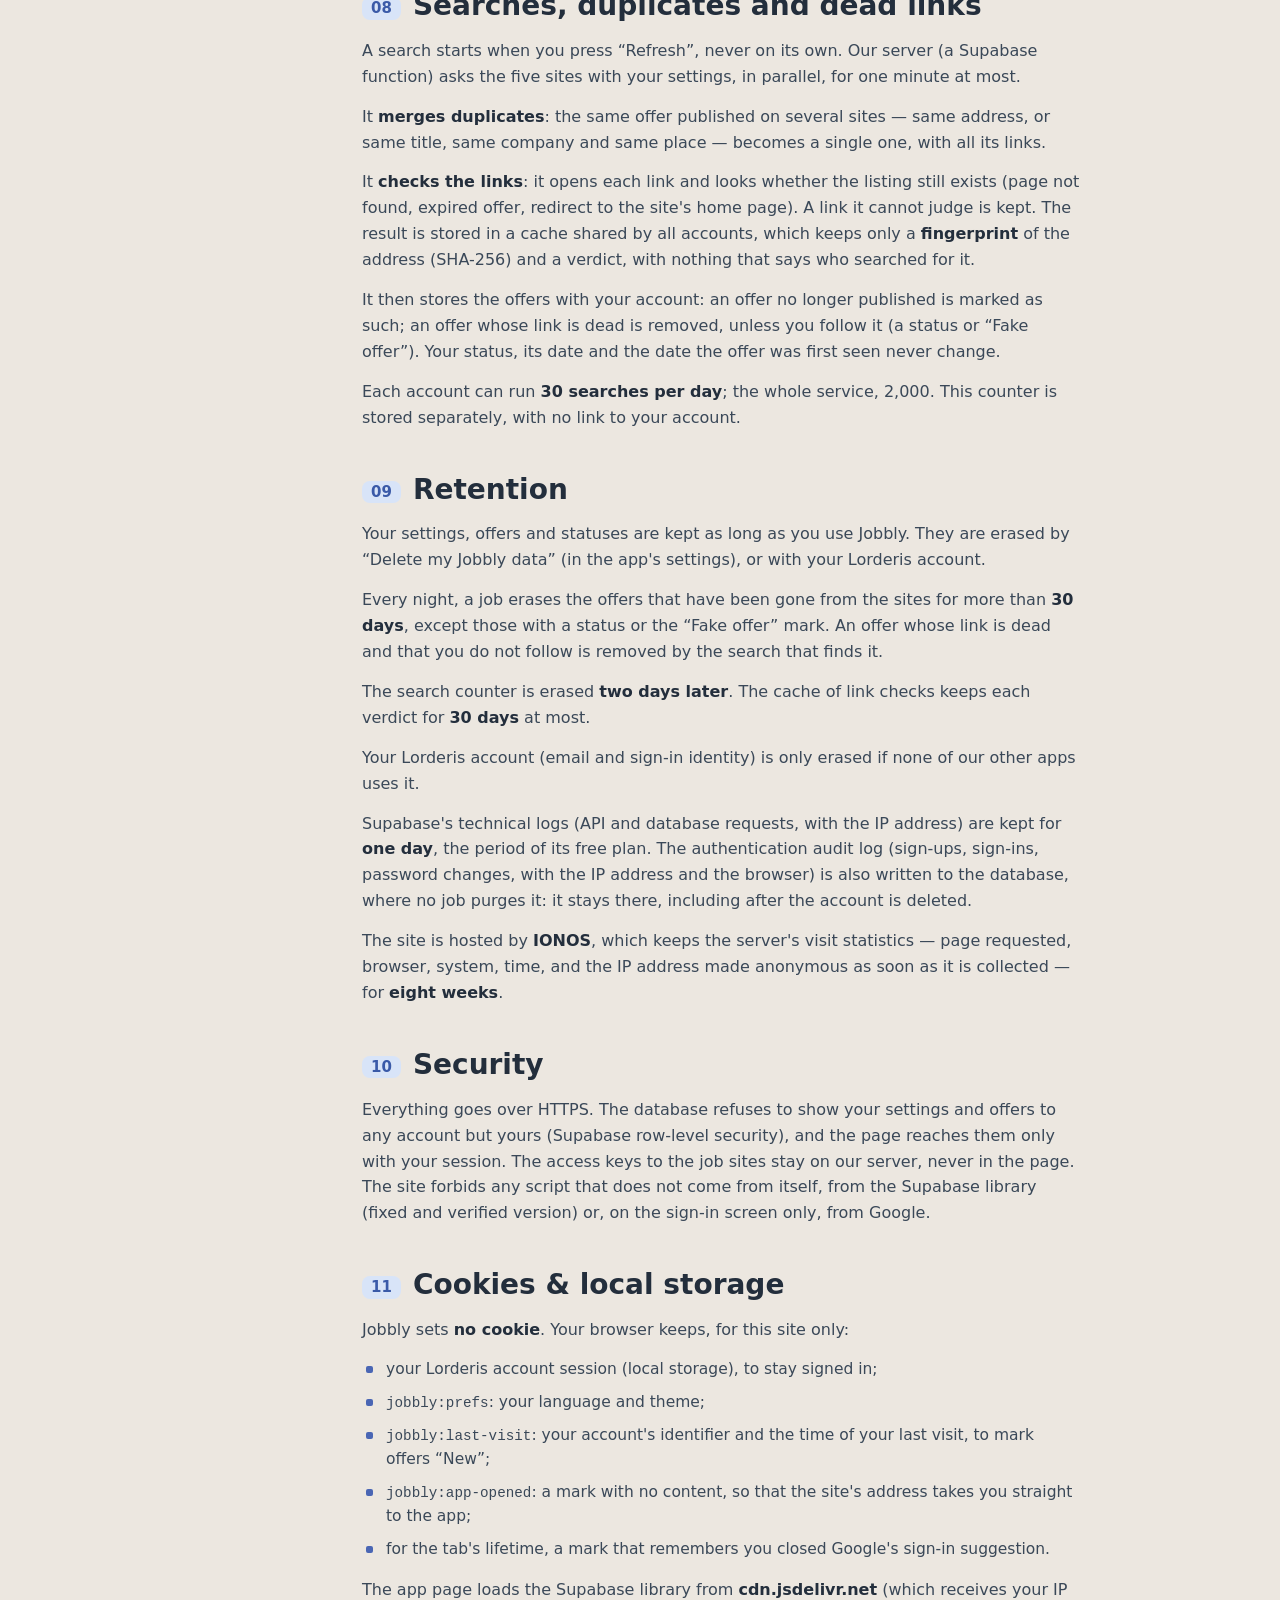
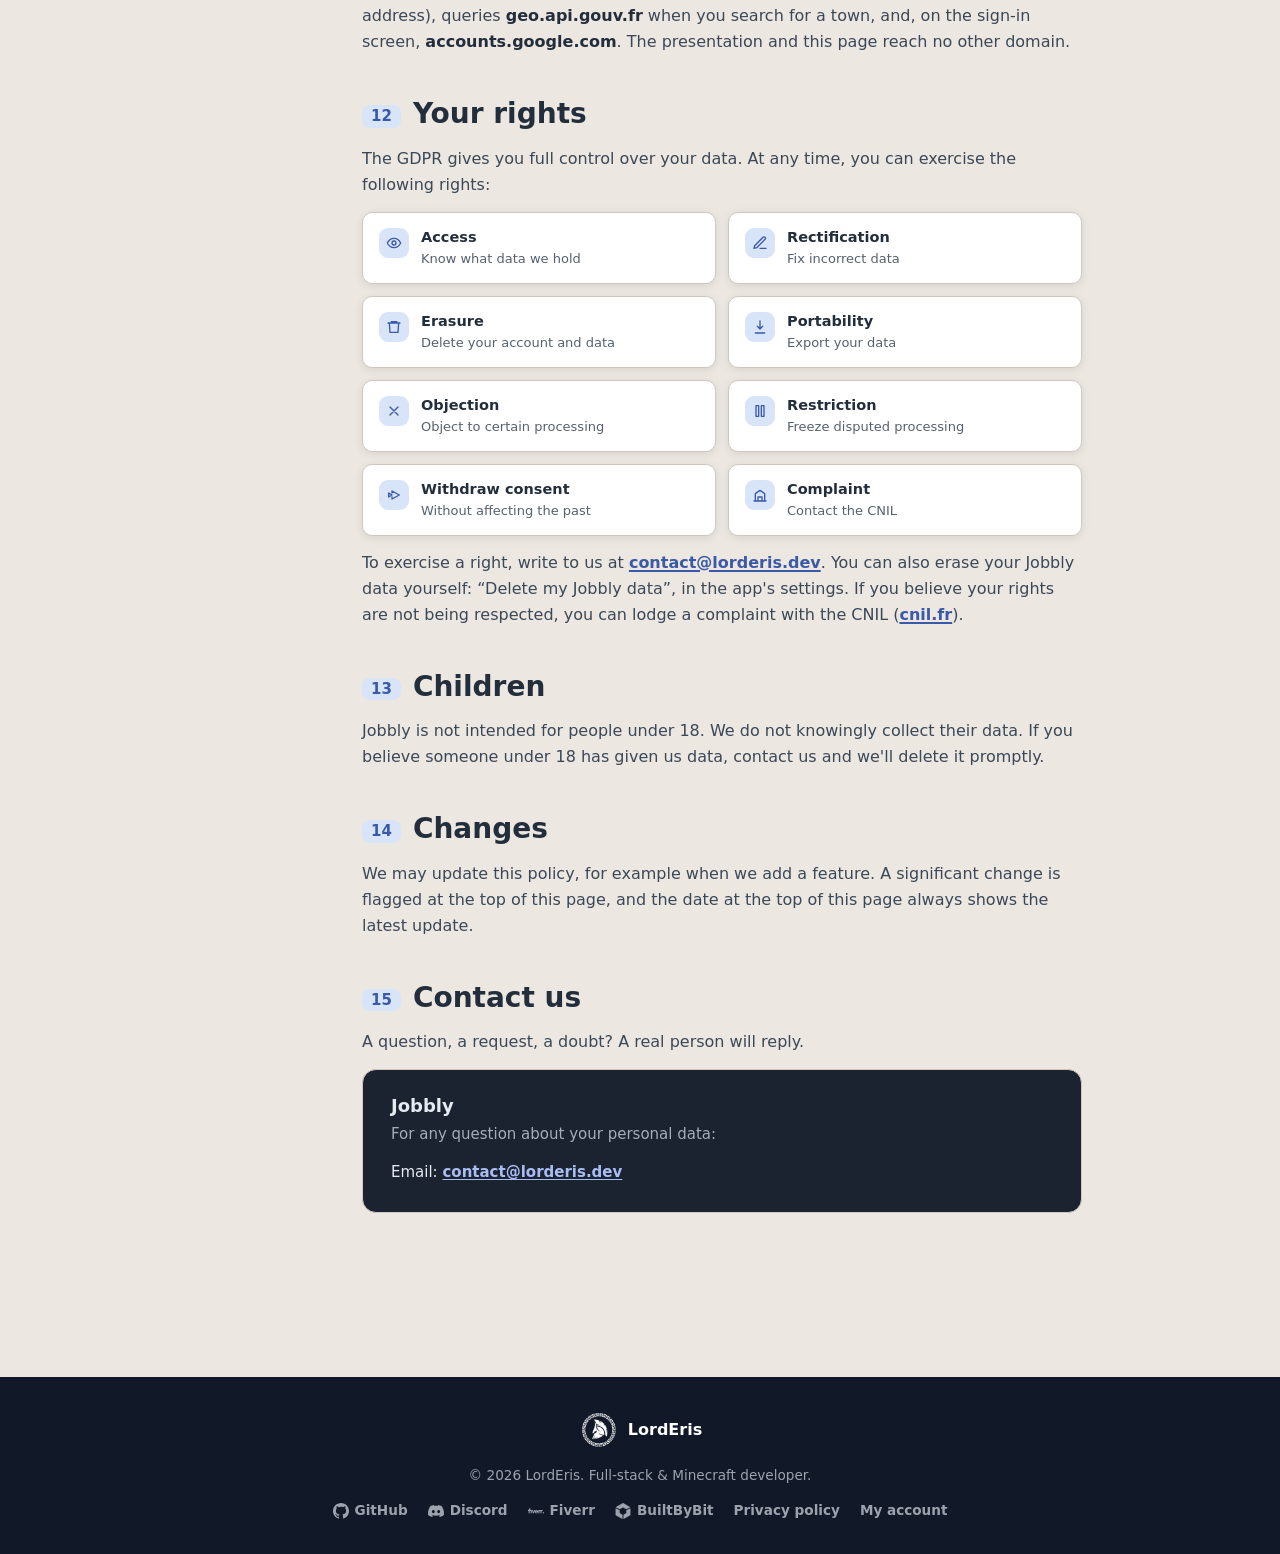
==== commit e2e17578: "Rémunération : lue aux sources, affichée, et un salaire minimum Le propriétaire veut un champ pour l" ====
--- a/confidentialite.html
+++ b/confidentialite.html
@@ -94,11 +94,11 @@
           </div>
           <div class="data-card">
             <div class="dc-h"><span class="dc-i tone-2"><svg width="18" height="18" viewBox="0 0 24 24" fill="none" stroke="currentColor" stroke-width="2" stroke-linecap="round" stroke-linejoin="round" aria-hidden="true"><path d="M12 21c-4-2.5-7-5.5-7-10a7 7 0 0 1 14 0c0 4.5-3 7.5-7 10Z"/><circle cx="12" cy="11" r="2.5"/></svg></span><h3>Réglages</h3></div>
-            <ul><li>Tes mots-clés (dix au plus)</li><li>Tes villes (cinq au plus), avec le rayon de recherche, le code de la commune et la position de son centre</li><li>Les types de contrat que tu choisis</li></ul>
+            <ul><li>Tes mots-clés (dix au plus)</li><li>Tes villes (cinq au plus), avec le rayon de recherche, le code de la commune et la position de son centre</li><li>Les types de contrat que tu choisis</li><li>Ton salaire minimum, si tu en indiques un : il sert seulement à masquer, à l'écran, les offres qui annoncent moins. Il n'est envoyé à aucun site d'emploi</li></ul>
           </div>
           <div class="data-card">
             <div class="dc-h"><span class="dc-i tone-3"><svg width="18" height="18" viewBox="0 0 24 24" fill="none" stroke="currentColor" stroke-width="2" stroke-linecap="round" stroke-linejoin="round" aria-hidden="true"><rect x="4" y="3" width="16" height="18" rx="3"/><path d="M9 8h6M9 12h6M9 16h3"/></svg></span><h3>Offres et candidatures</h3></div>
-            <p>Les offres trouvées pour toi — intitulé, entreprise, lieu, contrat, dates, description, liens et sources, tels que les sites d'emploi les publient —, avec les dates où elles ont été vues, ton statut de candidature et sa date, et la marque « Fausse offre ».</p>
+            <p>Les offres trouvées pour toi — intitulé, entreprise, lieu, contrat, rémunération annoncée, dates, description, liens et sources, tels que les sites d'emploi les publient —, avec les dates où elles ont été vues, ton statut de candidature et sa date, et la marque « Fausse offre ».</p>
           </div>
           <div class="data-card">
             <div class="dc-h"><span class="dc-i tone-4"><svg width="18" height="18" viewBox="0 0 24 24" fill="none" stroke="currentColor" stroke-width="2" stroke-linecap="round" stroke-linejoin="round" aria-hidden="true"><path d="M4 19V5M4 19h16"/><path d="m7 14 3-3 3 2 4-5"/></svg></span><h3>Données techniques</h3></div>
@@ -273,11 +273,11 @@
           </div>
           <div class="data-card">
             <div class="dc-h"><span class="dc-i tone-2"><svg width="18" height="18" viewBox="0 0 24 24" fill="none" stroke="currentColor" stroke-width="2" stroke-linecap="round" stroke-linejoin="round" aria-hidden="true"><path d="M12 21c-4-2.5-7-5.5-7-10a7 7 0 0 1 14 0c0 4.5-3 7.5-7 10Z"/><circle cx="12" cy="11" r="2.5"/></svg></span><h3>Settings</h3></div>
-            <ul><li>Your keywords (ten at most)</li><li>Your cities (five at most), with the search radius, the town's code and the position of its centre</li><li>The contract types you choose</li></ul>
+            <ul><li>Your keywords (ten at most)</li><li>Your cities (five at most), with the search radius, the town's code and the position of its centre</li><li>Your minimum pay, if you set one: it only hides, on screen, the offers that state less. It is sent to no job site</li></ul>
           </div>
           <div class="data-card">
             <div class="dc-h"><span class="dc-i tone-3"><svg width="18" height="18" viewBox="0 0 24 24" fill="none" stroke="currentColor" stroke-width="2" stroke-linecap="round" stroke-linejoin="round" aria-hidden="true"><rect x="4" y="3" width="16" height="18" rx="3"/><path d="M9 8h6M9 12h6M9 16h3"/></svg></span><h3>Offers and applications</h3></div>
-            <p>The offers found for you — title, company, place, contract, dates, description, links and sources, as the job sites publish them —, with the dates they were seen, your application status and its date, and the “Fake offer” mark.</p>
+            <p>The offers found for you — title, company, place, contract, stated pay, dates, description, links and sources, as the job sites publish them —, with the dates they were seen, your application status and its date, and the “Fake offer” mark.</p>
           </div>
           <div class="data-card">
             <div class="dc-h"><span class="dc-i tone-4"><svg width="18" height="18" viewBox="0 0 24 24" fill="none" stroke="currentColor" stroke-width="2" stroke-linecap="round" stroke-linejoin="round" aria-hidden="true"><path d="M4 19V5M4 19h16"/><path d="m7 14 3-3 3 2 4-5"/></svg></span><h3>Technical data</h3></div>
--- a/assets/css/jobbly.css
+++ b/assets/css/jobbly.css
@@ -499,6 +499,8 @@
 .chip-del:hover { background: rgba(127, 127, 127, .18); }
 .add-row { display: flex; gap: 8px; }
 .add-row .field__input { flex: 1; min-width: 0; }
+.salary-row { align-items: center; max-width: 320px; }
+.salary-unit { color: var(--muted); white-space: nowrap; }
 .loc-item {
   display: grid; grid-template-columns: minmax(0, 1fr) auto 44px; align-items: center; gap: 10px;
   padding: 8px 8px 8px 14px; border: 1px solid var(--line); border-radius: 12px;
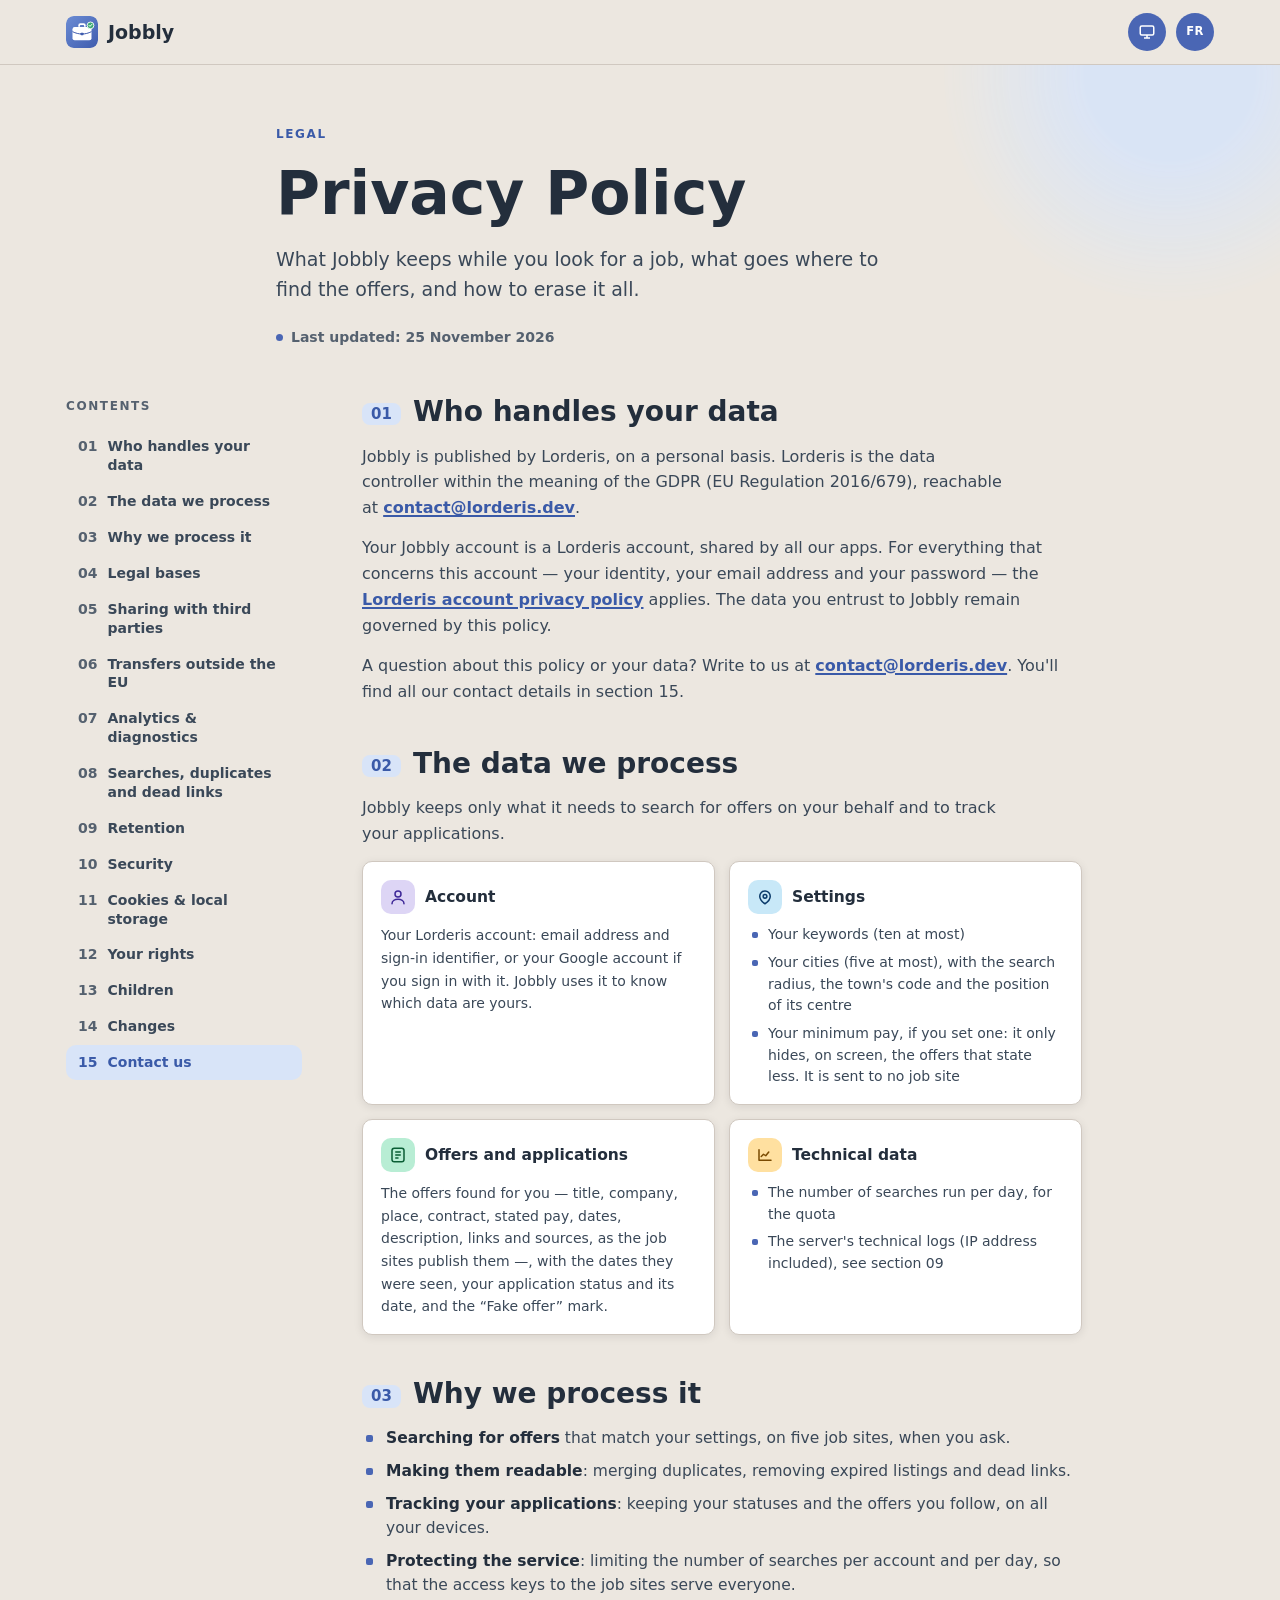
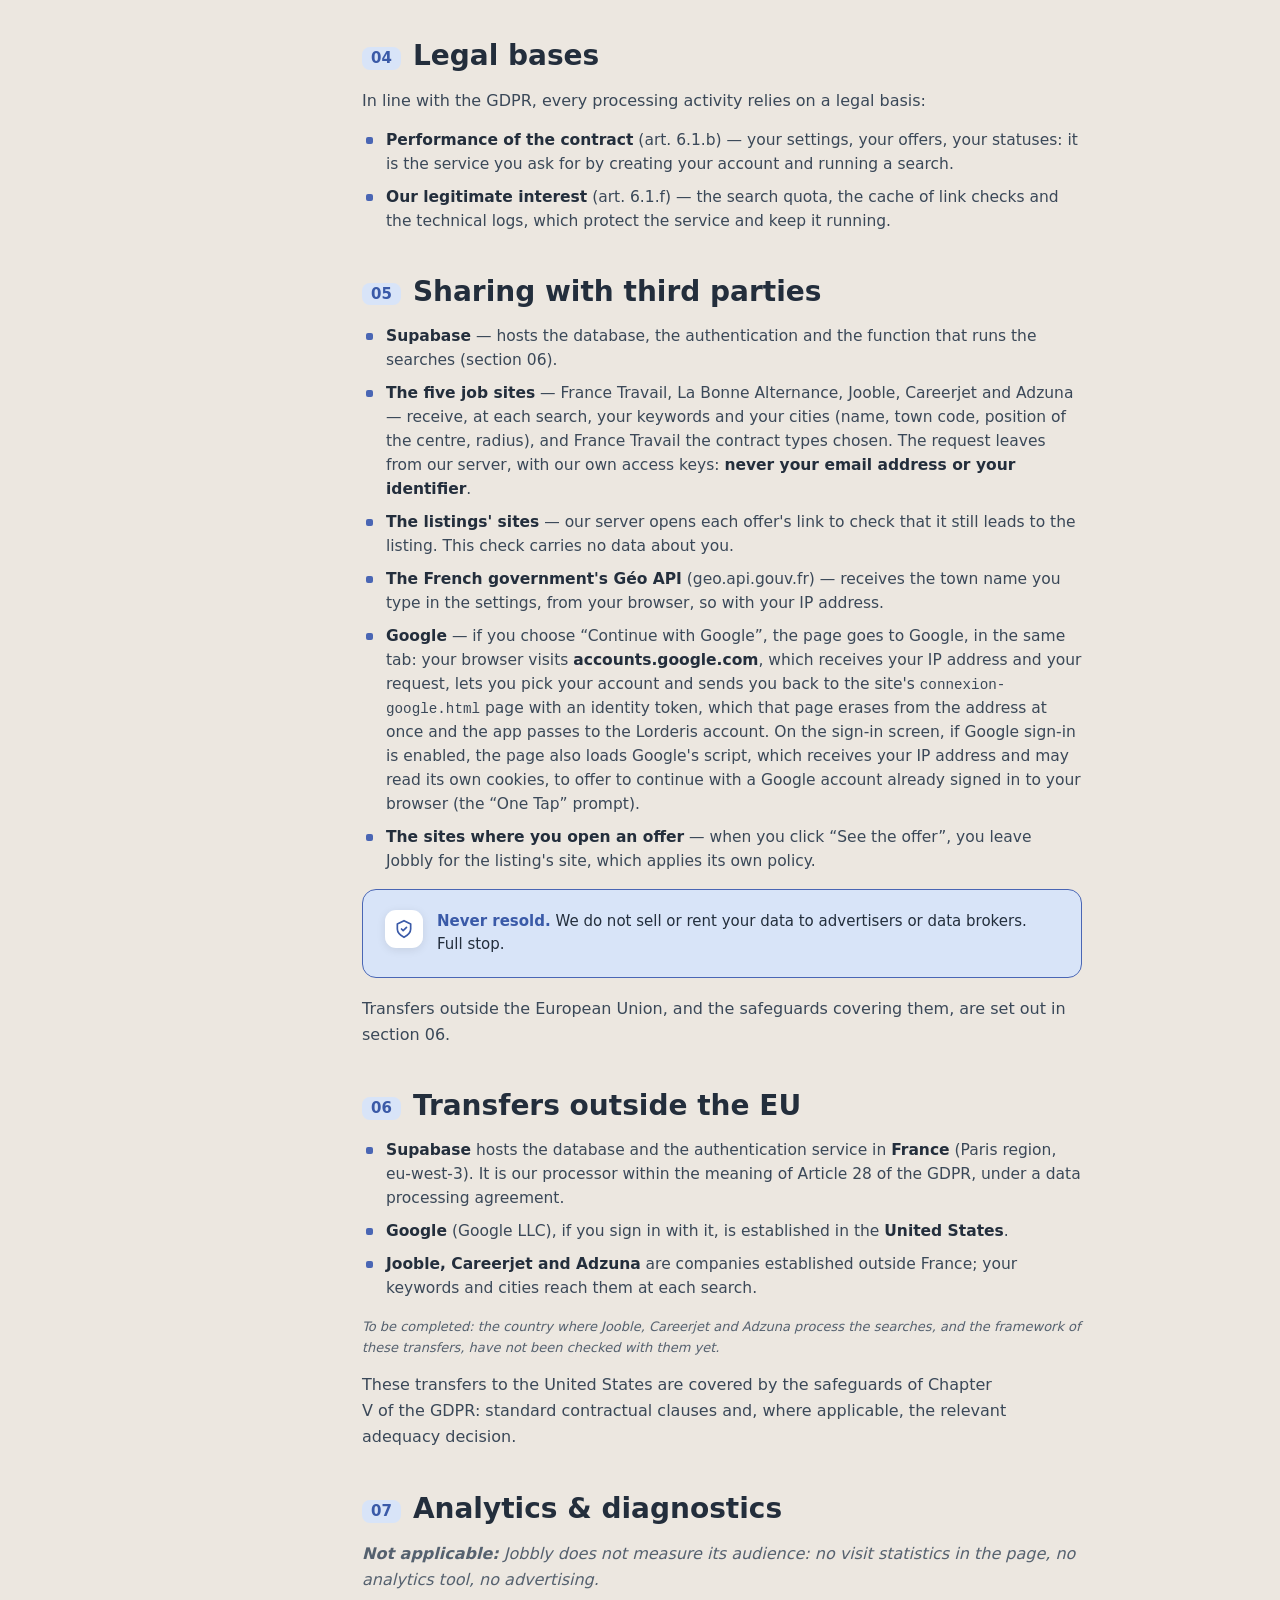
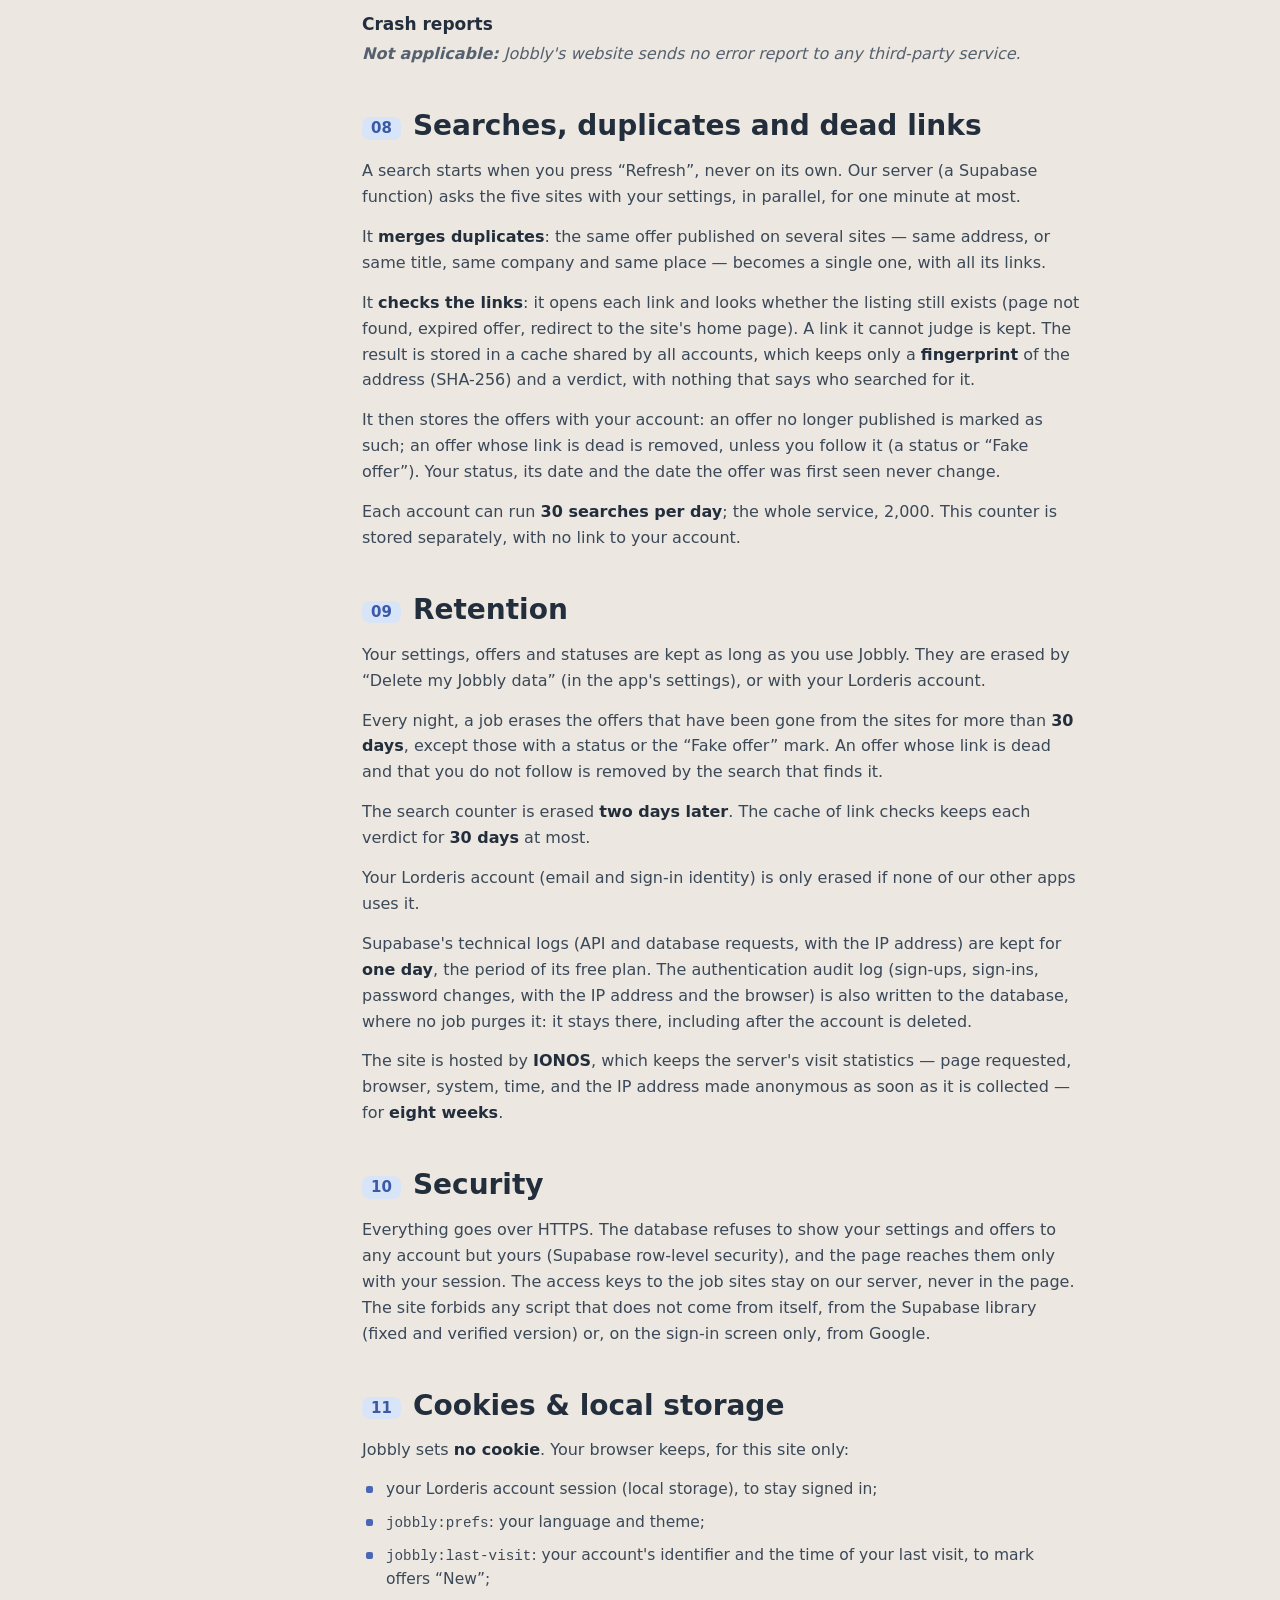
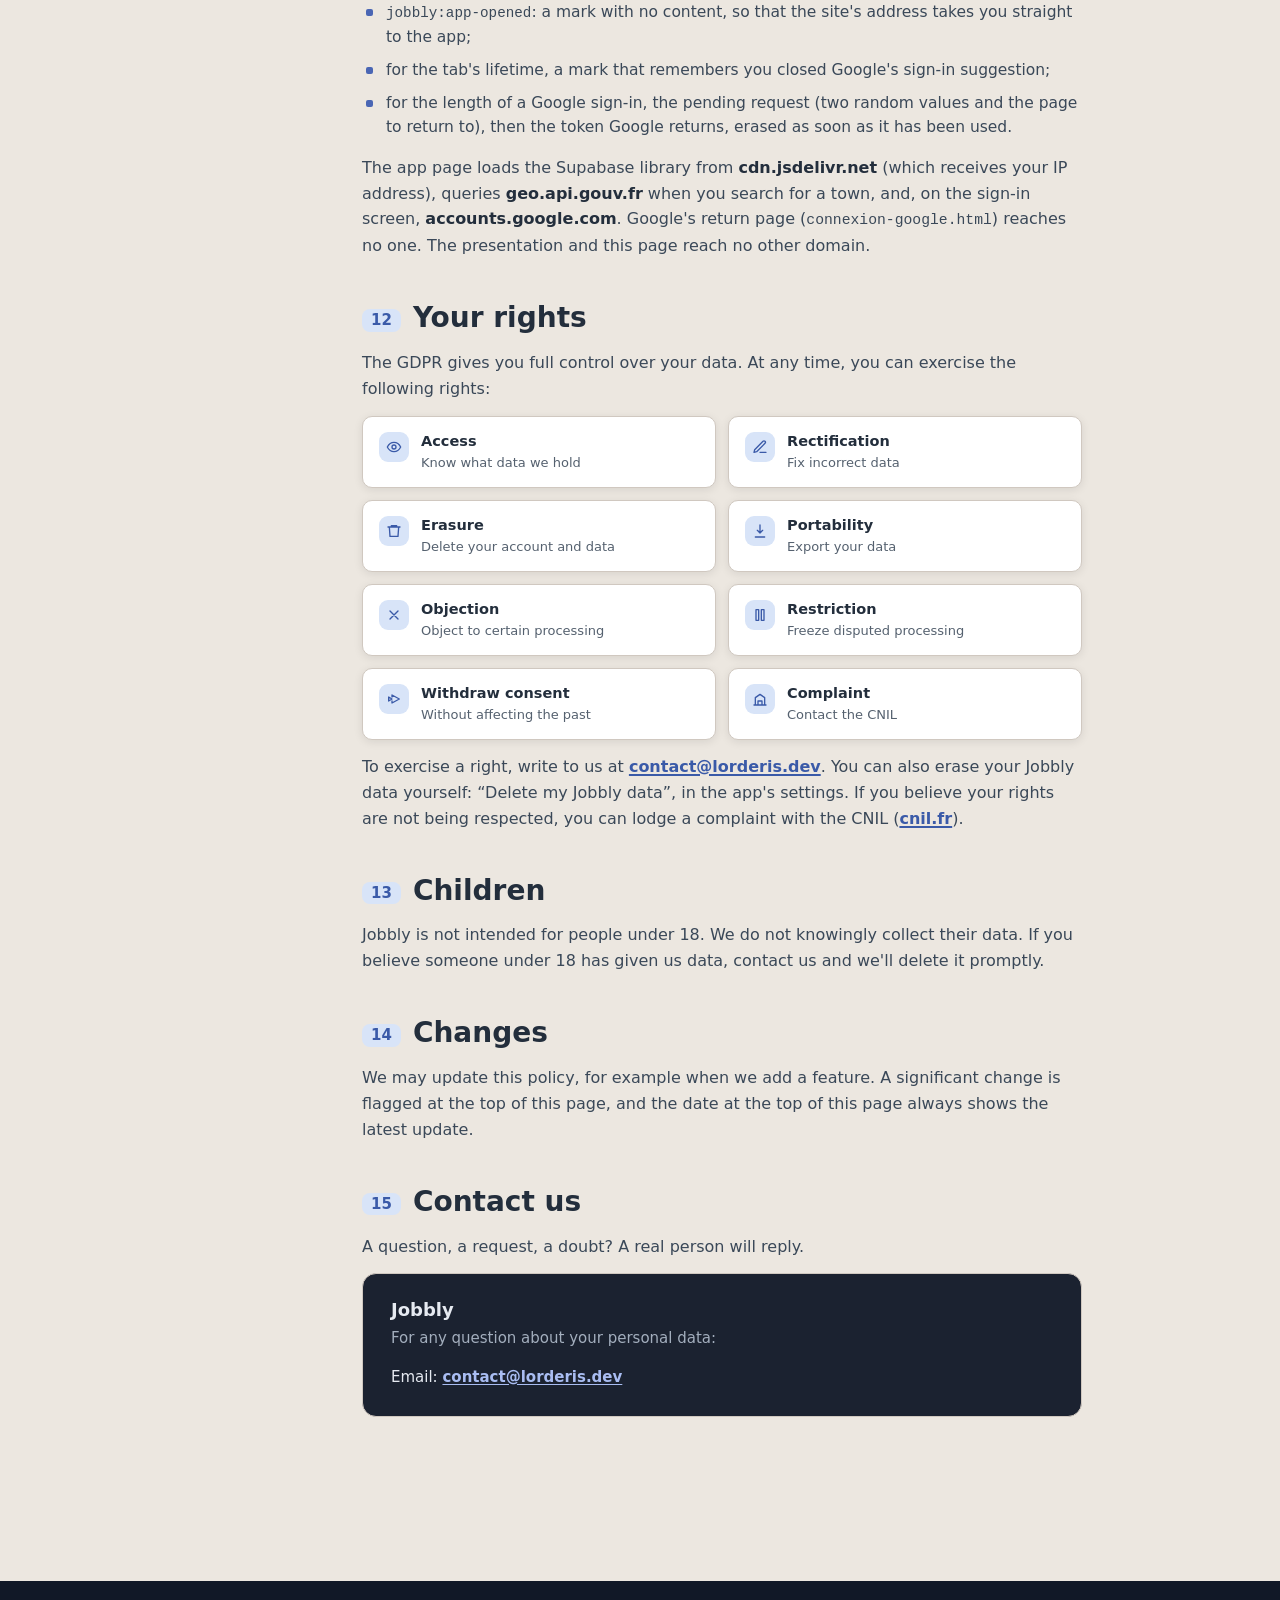
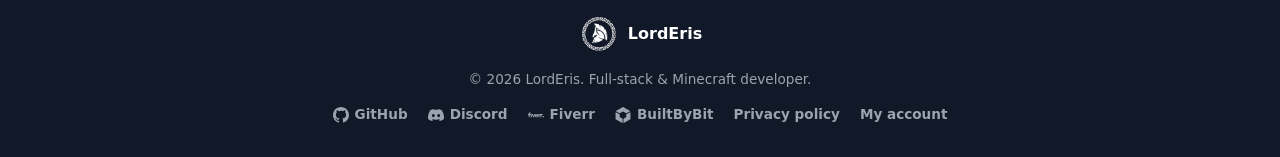
==== commit 4f64f23b: "Google : la page part chez Google, retour par connexion-google.html Décision du propriétaire (25 nov" ====
--- a/confidentialite.html
+++ b/confidentialite.html
@@ -52,7 +52,7 @@
     <span class="eyebrow legal-eyebrow">Légal</span>
     <h1>Politique de confidentialité</h1>
     <p class="lead legal-lead">Ce que Jobbly garde quand tu cherches un emploi, à qui part quoi pour chercher les offres, et comment tout effacer.</p>
-    <span class="updated"><span class="dot"></span>Dernière mise à jour : 22 novembre 2026</span>
+    <span class="updated"><span class="dot"></span>Dernière mise à jour : 25 novembre 2026</span>
   </div>
 </section>
 <section class="legal-section-wrap">
@@ -130,7 +130,7 @@
           <li><strong>Les cinq sites d'emploi</strong> — France Travail, La Bonne Alternance, Jooble, Careerjet et Adzuna — reçoivent, à chaque recherche, tes mots-clés et tes villes (nom, code de commune, position du centre, rayon), et France Travail les types de contrat choisis. La demande part de notre serveur, avec nos propres clés d'accès : <strong>jamais ton adresse e-mail ni ton identifiant</strong>.</li>
           <li><strong>Les sites des annonces</strong> — notre serveur ouvre le lien de chaque offre pour vérifier qu'il mène encore à l'annonce. Cette vérification ne porte aucune donnée te concernant.</li>
           <li><strong>L'API Géo de l'État</strong> (geo.api.gouv.fr) — reçoit le nom de commune que tu tapes dans les réglages, depuis ton navigateur, donc avec ton adresse IP.</li>
-          <li><strong>Google</strong> — sur l'écran de connexion, si la connexion avec Google est activée, la page charge le bouton de Google, qui reçoit ton adresse IP et peut lire ses propres cookies ; si tu choisis « Continuer avec Google », Google confirme ton identité au compte Lorderis.</li>
+          <li><strong>Google</strong> — si tu choisis « Continuer avec Google », la page part chez Google, dans le même onglet : ton navigateur se rend sur <strong>accounts.google.com</strong>, qui reçoit ton adresse IP et ta demande, te laisse choisir ton compte et te renvoie sur la page <code>connexion-google.html</code> du site avec un jeton d'identité, que la page efface aussitôt de l'adresse et que l'appli transmet au compte Lorderis. Sur l'écran de connexion, si la connexion avec Google est activée, la page charge aussi le script de Google, qui reçoit ton adresse IP et peut lire ses propres cookies, pour te proposer de continuer avec un compte Google déjà ouvert dans ton navigateur (l'invite « One Tap »).</li>
           <li><strong>Les sites où tu ouvres une offre</strong> — en cliquant sur « Voir l'offre », tu quittes Jobbly pour le site de l'annonce, qui applique sa propre politique.</li>
         </ul>
         <div class="callout">
@@ -184,9 +184,10 @@
           <li><code>jobbly:prefs</code> : ta langue et ton thème ;</li>
           <li><code>jobbly:last-visit</code> : l'identifiant de ton compte et l'heure de ta dernière visite, pour marquer les offres « Nouveau » ;</li>
           <li><code>jobbly:app-opened</code> : une marque sans contenu, pour que l'adresse du site te mène directement à l'appli ;</li>
-          <li>le temps de l'onglet, une marque qui retient que tu as fermé la proposition de connexion de Google.</li>
-        </ul>
-        <p>La page de l'appli charge la bibliothèque de Supabase depuis <strong>cdn.jsdelivr.net</strong> (qui reçoit ton adresse IP), interroge <strong>geo.api.gouv.fr</strong> quand tu cherches une commune, et, sur l'écran de connexion, <strong>accounts.google.com</strong>. La présentation et cette page ne joignent aucun autre domaine.</p>
+          <li>le temps de l'onglet, une marque qui retient que tu as fermé la proposition de connexion de Google ;</li>
+          <li>le temps d'une connexion avec Google, la demande en cours (deux valeurs aléatoires et la page où revenir), puis le jeton que Google rend, effacé dès qu'il a servi.</li>
+        </ul>
+        <p>La page de l'appli charge la bibliothèque de Supabase depuis <strong>cdn.jsdelivr.net</strong> (qui reçoit ton adresse IP), interroge <strong>geo.api.gouv.fr</strong> quand tu cherches une commune, et, sur l'écran de connexion, <strong>accounts.google.com</strong>. La page de retour de Google (<code>connexion-google.html</code>) ne joint personne. La présentation et cette page ne joignent aucun autre domaine.</p>
       </section>
       <section id="droits">
         <h2><span class="hn">12</span><span>Tes droits</span></h2>
@@ -231,7 +232,7 @@
     <span class="eyebrow legal-eyebrow">Legal</span>
     <h1>Privacy Policy</h1>
     <p class="lead legal-lead">What Jobbly keeps while you look for a job, what goes where to find the offers, and how to erase it all.</p>
-    <span class="updated"><span class="dot"></span>Last updated: 22 November 2026</span>
+    <span class="updated"><span class="dot"></span>Last updated: 25 November 2026</span>
   </div>
 </section>
 <section class="legal-section-wrap">
@@ -309,7 +310,7 @@
           <li><strong>The five job sites</strong> — France Travail, La Bonne Alternance, Jooble, Careerjet and Adzuna — receive, at each search, your keywords and your cities (name, town code, position of the centre, radius), and France Travail the contract types chosen. The request leaves from our server, with our own access keys: <strong>never your email address or your identifier</strong>.</li>
           <li><strong>The listings' sites</strong> — our server opens each offer's link to check that it still leads to the listing. This check carries no data about you.</li>
           <li><strong>The French government's Géo API</strong> (geo.api.gouv.fr) — receives the town name you type in the settings, from your browser, so with your IP address.</li>
-          <li><strong>Google</strong> — on the sign-in screen, if Google sign-in is enabled, the page loads Google's button, which receives your IP address and may read its own cookies; if you choose “Continue with Google”, Google confirms your identity to the Lorderis account.</li>
+          <li><strong>Google</strong> — if you choose “Continue with Google”, the page goes to Google, in the same tab: your browser visits <strong>accounts.google.com</strong>, which receives your IP address and your request, lets you pick your account and sends you back to the site's <code>connexion-google.html</code> page with an identity token, which that page erases from the address at once and the app passes to the Lorderis account. On the sign-in screen, if Google sign-in is enabled, the page also loads Google's script, which receives your IP address and may read its own cookies, to offer to continue with a Google account already signed in to your browser (the “One Tap” prompt).</li>
           <li><strong>The sites where you open an offer</strong> — when you click “See the offer”, you leave Jobbly for the listing's site, which applies its own policy.</li>
         </ul>
         <div class="callout">
@@ -363,9 +364,10 @@
           <li><code>jobbly:prefs</code>: your language and theme;</li>
           <li><code>jobbly:last-visit</code>: your account's identifier and the time of your last visit, to mark offers “New”;</li>
           <li><code>jobbly:app-opened</code>: a mark with no content, so that the site's address takes you straight to the app;</li>
-          <li>for the tab's lifetime, a mark that remembers you closed Google's sign-in suggestion.</li>
-        </ul>
-        <p>The app page loads the Supabase library from <strong>cdn.jsdelivr.net</strong> (which receives your IP address), queries <strong>geo.api.gouv.fr</strong> when you search for a town, and, on the sign-in screen, <strong>accounts.google.com</strong>. The presentation and this page reach no other domain.</p>
+          <li>for the tab's lifetime, a mark that remembers you closed Google's sign-in suggestion;</li>
+          <li>for the length of a Google sign-in, the pending request (two random values and the page to return to), then the token Google returns, erased as soon as it has been used.</li>
+        </ul>
+        <p>The app page loads the Supabase library from <strong>cdn.jsdelivr.net</strong> (which receives your IP address), queries <strong>geo.api.gouv.fr</strong> when you search for a town, and, on the sign-in screen, <strong>accounts.google.com</strong>. Google's return page (<code>connexion-google.html</code>) reaches no one. The presentation and this page reach no other domain.</p>
       </section>
       <section id="en-droits">
         <h2><span class="hn">12</span><span>Your rights</span></h2>
--- a/assets/css/jobbly.css
+++ b/assets/css/jobbly.css
@@ -331,12 +331,29 @@
   color: var(--ink-2); font: 700 15px/1 var(--lp-font-body); cursor: pointer;
 }
 .tabs button[aria-selected="true"] { background: var(--card); color: var(--accent-ink); box-shadow: 0 1px 4px rgba(0, 0, 0, .12); }
-.google-gis { display: flex; justify-content: center; min-height: 44px; }
-.google-gis__button { width: 100%; max-width: 400px; display: flex; justify-content: center; }
-/* Le cadre du bouton de Google garde le schéma clair : avec celui de la page
-   en sombre, le navigateur pose un fond blanc opaque autour du bouton arrondi
-   (même correction qu'account.lorderis.dev). */
-.google-gis iframe { color-scheme: light; }
+/* « Continuer avec Google » : notre bouton, à la marque de Google — logo G en
+   quatre couleurs, libellé du kit, et les couleurs que ses règles fixent
+   (clair : fond blanc, filet #747775, texte #1F1F1F ; sombre : fond #131314,
+   filet #8E918F, texte #E3E3E3). Elles appartiennent à Google : c'est
+   l'exception à la règle des jetons, comme le pied de page LordEris. Les
+   contrastes (≥ 4,5:1) sont ceux de Google. L'état pressé change le fond. */
+.google-signin {
+  display: flex; align-items: center; justify-content: center; gap: 12px; width: 100%;
+  min-height: 44px; padding: 0 18px; border-radius: 999px; cursor: pointer;
+  border: 1px solid #747775; background: #FFFFFF; color: #1F1F1F;
+  font: 700 15px/1.2 var(--lp-font-body);
+}
+.google-signin:hover { background: #F2F2F2; }
+.google-signin:active { background: #E8E8E8; }
+.google-signin:disabled { cursor: progress; }
+.google-signin svg { width: 18px; height: 18px; flex: none; }
+.google-signin[hidden] { display: none; }
+:root[data-theme="dark"] .google-signin { background: #131314; color: #E3E3E3; border-color: #8E918F; }
+:root[data-theme="dark"] .google-signin:hover { background: #26272A; }
+:root[data-theme="dark"] .google-signin:active { background: #303134; }
+@media (prefers-color-scheme: dark) {
+  :root:not([data-theme]) .google-signin { background: #131314; color: #E3E3E3; border-color: #8E918F; }
+}
 
 /* Messages : un mot et une icône, jamais la seule couleur. */
 .status {
